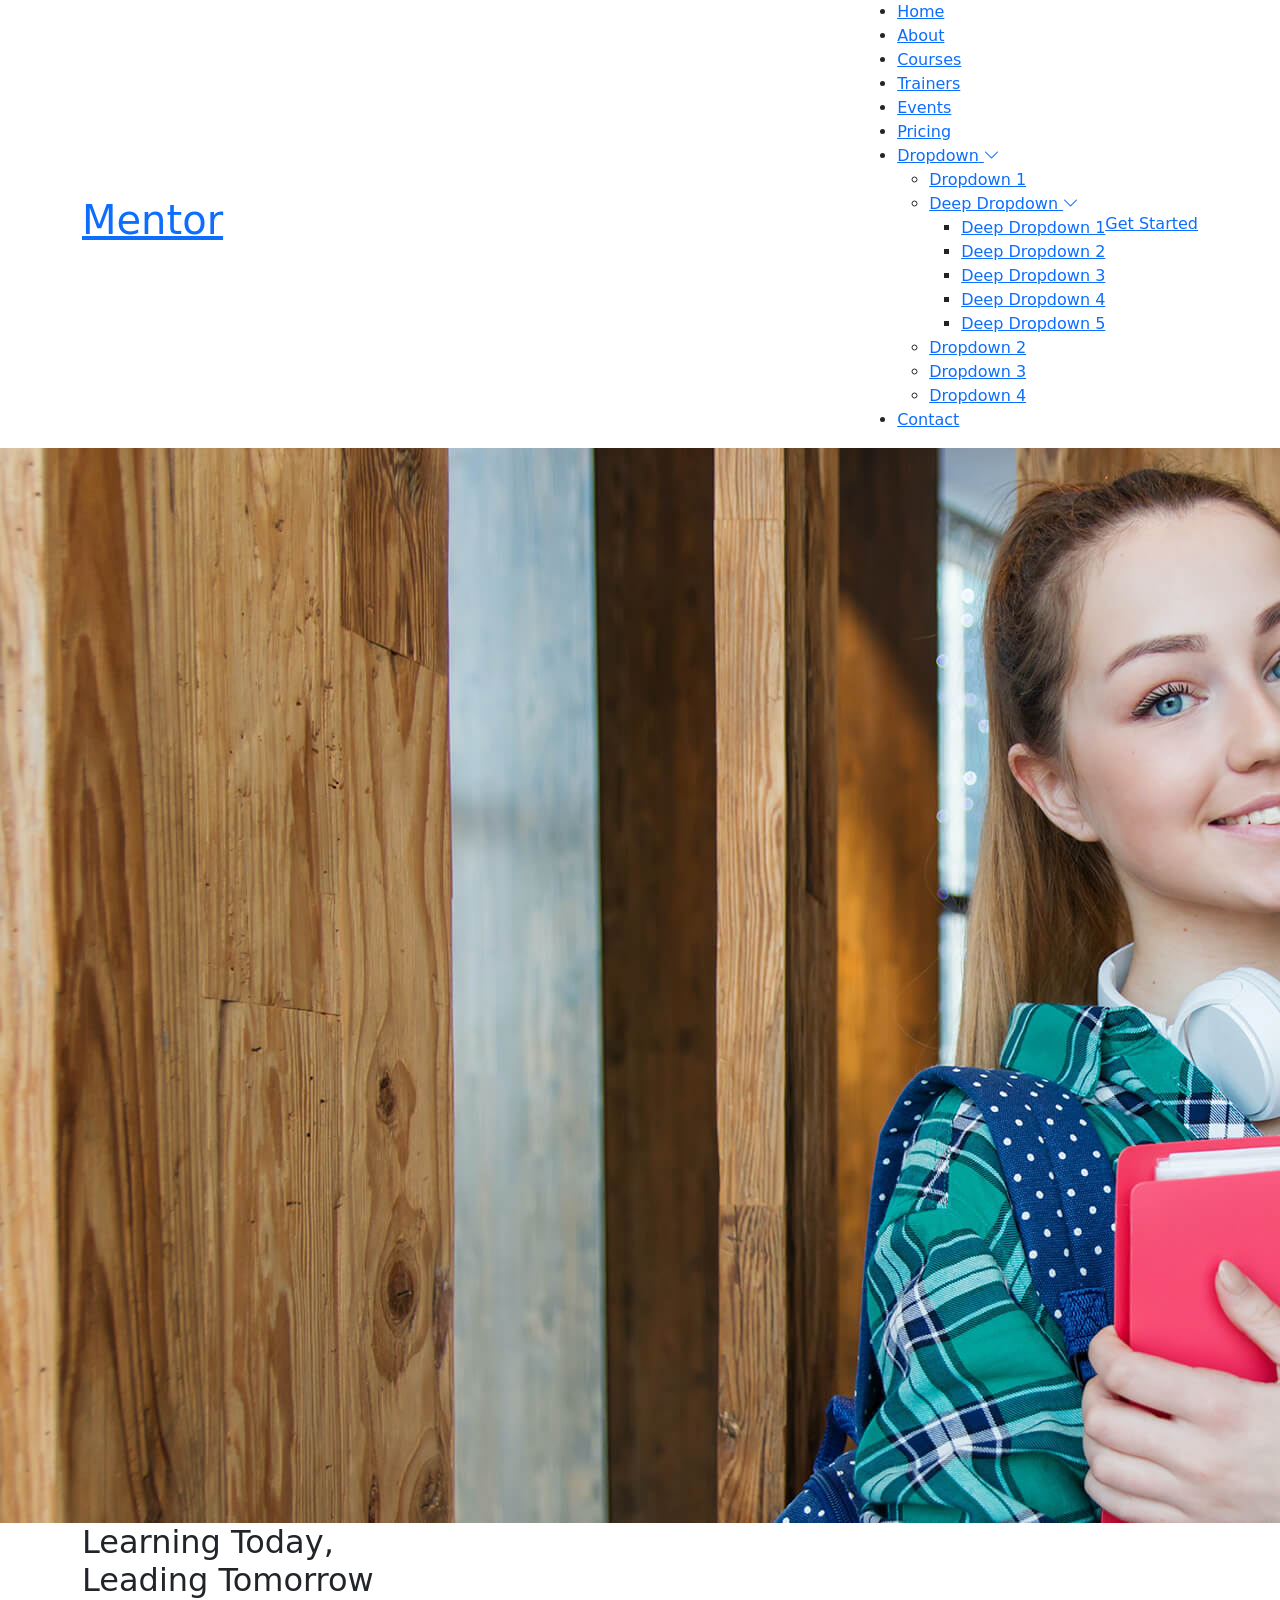
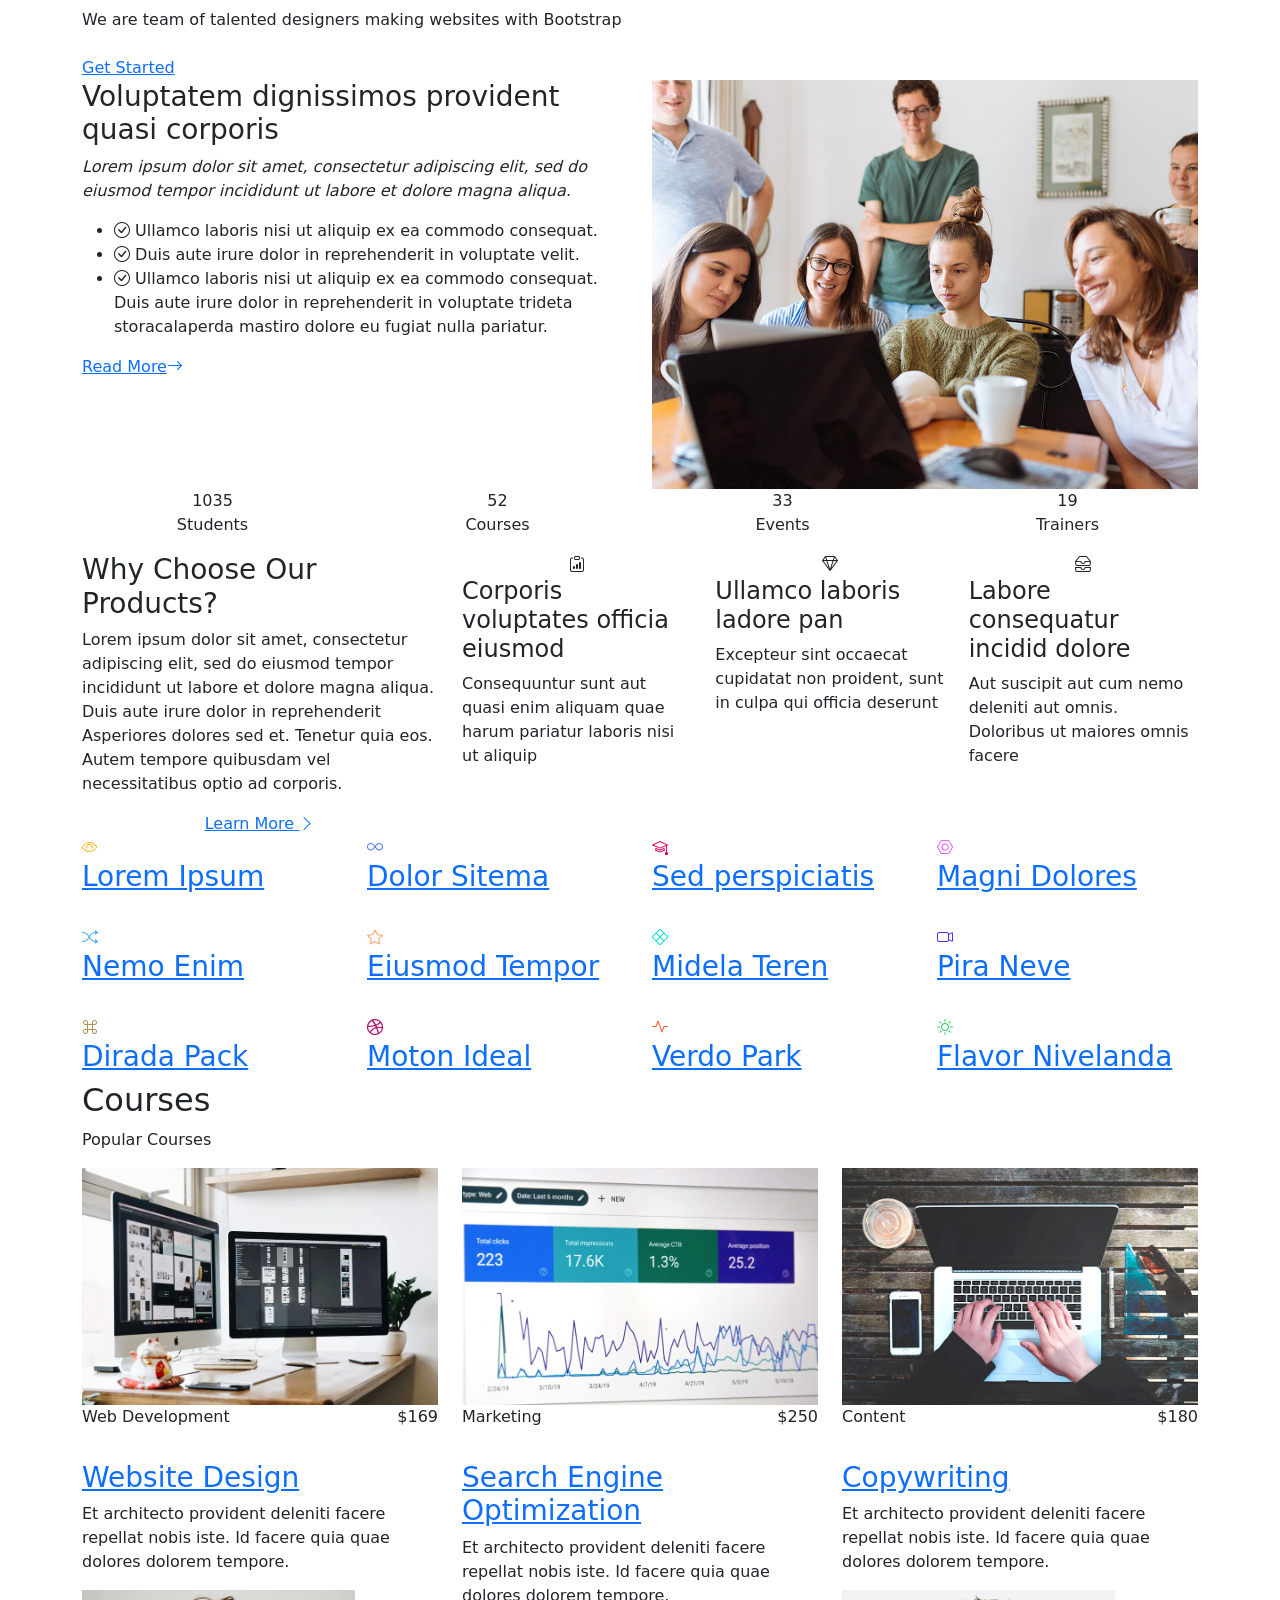
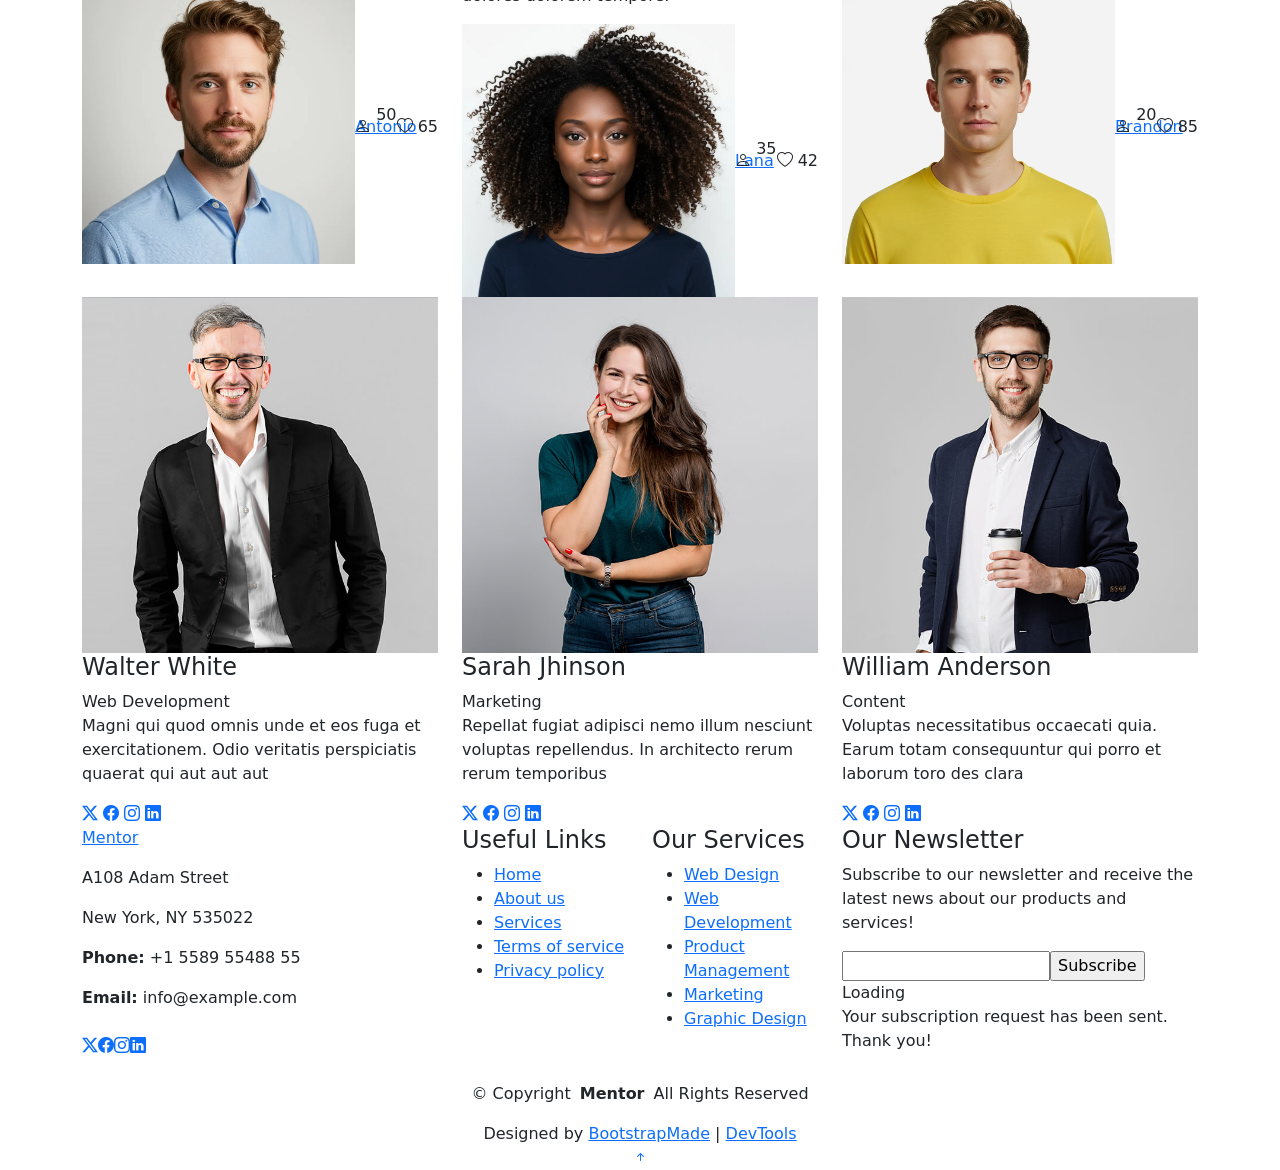
==== index.html @ 552d03ad "push" ====
<!DOCTYPE html>
<html lang="en">

<head>
  <meta charset="utf-8">
  <meta content="width=device-width, initial-scale=1.0" name="viewport">
  <title>Index - Mentor Bootstrap Template</title>
  <meta name="description" content="">
  <meta name="keywords" content="">

  <!-- Favicons -->
  <link href="assets/img/favicon.png" rel="icon">
  <link href="assets/img/apple-touch-icon.png" rel="apple-touch-icon">

  <!-- Fonts -->
  <link href="https://fonts.googleapis.com" rel="preconnect">
  <link href="https://fonts.gstatic.com" rel="preconnect" crossorigin>
  <link href="https://fonts.googleapis.com/css2?family=Open+Sans:ital,wght@0,300;0,400;0,500;0,600;0,700;0,800;1,300;1,400;1,500;1,600;1,700;1,800&family=Poppins:ital,wght@0,100;0,200;0,300;0,400;0,500;0,600;0,700;0,800;0,900;1,100;1,200;1,300;1,400;1,500;1,600;1,700;1,800;1,900&family=Raleway:ital,wght@0,100;0,200;0,300;0,400;0,500;0,600;0,700;0,800;0,900;1,100;1,200;1,300;1,400;1,500;1,600;1,700;1,800;1,900&display=swap" rel="stylesheet">

  <!-- Vendor CSS Files -->
  <link href="assets/vendor/bootstrap/css/bootstrap.min.css" rel="stylesheet">
  <link href="assets/vendor/bootstrap-icons/bootstrap-icons.css" rel="stylesheet">
  <link href="assets/vendor/aos/aos.css" rel="stylesheet">
  <link href="assets/vendor/glightbox/css/glightbox.min.css" rel="stylesheet">
  <link href="assets/vendor/swiper/swiper-bundle.min.css" rel="stylesheet">

  <!-- Main CSS File -->
  <link href="assets/css/main.css" rel="stylesheet">

  <!-- =======================================================
  * Template Name: Mentor
  * Template URL: https://bootstrapmade.com/mentor-free-education-bootstrap-theme/
  * Updated: Jul 07 2025 with Bootstrap v5.3.7
  * Author: BootstrapMade.com
  * License: https://bootstrapmade.com/license/
  ======================================================== -->
</head>

<body class="index-page">

  <header id="header" class="header d-flex align-items-center sticky-top">
    <div class="container-fluid container-xl position-relative d-flex align-items-center">

      <a href="index.html" class="logo d-flex align-items-center me-auto">
        <!-- Uncomment the line below if you also wish to use an image logo -->
        <!-- <img src="assets/img/logo.webp" alt=""> -->
        <h1 class="sitename">Mentor</h1>
      </a>

      <nav id="navmenu" class="navmenu">
        <ul>
          <li><a href="index.html" class="active">Home<br></a></li>
          <li><a href="about.html">About</a></li>
          <li><a href="courses.html">Courses</a></li>
          <li><a href="trainers.html">Trainers</a></li>
          <li><a href="events.html">Events</a></li>
          <li><a href="pricing.html">Pricing</a></li>
          <li class="dropdown"><a href="#"><span>Dropdown</span> <i class="bi bi-chevron-down toggle-dropdown"></i></a>
            <ul>
              <li><a href="#">Dropdown 1</a></li>
              <li class="dropdown"><a href="#"><span>Deep Dropdown</span> <i class="bi bi-chevron-down toggle-dropdown"></i></a>
                <ul>
                  <li><a href="#">Deep Dropdown 1</a></li>
                  <li><a href="#">Deep Dropdown 2</a></li>
                  <li><a href="#">Deep Dropdown 3</a></li>
                  <li><a href="#">Deep Dropdown 4</a></li>
                  <li><a href="#">Deep Dropdown 5</a></li>
                </ul>
              </li>
              <li><a href="#">Dropdown 2</a></li>
              <li><a href="#">Dropdown 3</a></li>
              <li><a href="#">Dropdown 4</a></li>
            </ul>
          </li>
          <li><a href="contact.html">Contact</a></li>
        </ul>
        <i class="mobile-nav-toggle d-xl-none bi bi-list"></i>
      </nav>

      <a class="btn-getstarted" href="courses.html">Get Started</a>

    </div>
  </header>

  <main class="main">

    <!-- Hero Section -->
    <section id="hero" class="hero section dark-background">

      <img src="assets/img/hero-bg.jpg" alt="" data-aos="fade-in">

      <div class="container">
        <h2 data-aos="fade-up" data-aos-delay="100">Learning Today,<br>Leading Tomorrow</h2>
        <p data-aos="fade-up" data-aos-delay="200">We are team of talented designers making websites with Bootstrap</p>
        <div class="d-flex mt-4" data-aos="fade-up" data-aos-delay="300">
          <a href="courses.html" class="btn-get-started">Get Started</a>
        </div>
      </div>

    </section><!-- /Hero Section -->

    <!-- About Section -->
    <section id="about" class="about section">

      <div class="container">

        <div class="row gy-4">

          <div class="col-lg-6 order-1 order-lg-2" data-aos="fade-up" data-aos-delay="100">
            <img src="assets/img/about.jpg" class="img-fluid" alt="">
          </div>

          <div class="col-lg-6 order-2 order-lg-1 content" data-aos="fade-up" data-aos-delay="200">
            <h3>Voluptatem dignissimos provident quasi corporis</h3>
            <p class="fst-italic">
              Lorem ipsum dolor sit amet, consectetur adipiscing elit, sed do eiusmod tempor incididunt ut labore et dolore
              magna aliqua.
            </p>
            <ul>
              <li><i class="bi bi-check-circle"></i> <span>Ullamco laboris nisi ut aliquip ex ea commodo consequat.</span></li>
              <li><i class="bi bi-check-circle"></i> <span>Duis aute irure dolor in reprehenderit in voluptate velit.</span></li>
              <li><i class="bi bi-check-circle"></i> <span>Ullamco laboris nisi ut aliquip ex ea commodo consequat. Duis aute irure dolor in reprehenderit in voluptate trideta storacalaperda mastiro dolore eu fugiat nulla pariatur.</span></li>
            </ul>
            <a href="#" class="read-more"><span>Read More</span><i class="bi bi-arrow-right"></i></a>
          </div>

        </div>

      </div>

    </section><!-- /About Section -->

    <!-- Counts Section -->
    <section id="counts" class="section counts light-background">

      <div class="container" data-aos="fade-up" data-aos-delay="100">

        <div class="row gy-4">

          <div class="col-lg-3 col-md-6">
            <div class="stats-item text-center w-100 h-100">
              <span data-purecounter-start="0" data-purecounter-end="1232" data-purecounter-duration="1" class="purecounter"></span>
              <p>Students</p>
            </div>
          </div><!-- End Stats Item -->

          <div class="col-lg-3 col-md-6">
            <div class="stats-item text-center w-100 h-100">
              <span data-purecounter-start="0" data-purecounter-end="64" data-purecounter-duration="1" class="purecounter"></span>
              <p>Courses</p>
            </div>
          </div><!-- End Stats Item -->

          <div class="col-lg-3 col-md-6">
            <div class="stats-item text-center w-100 h-100">
              <span data-purecounter-start="0" data-purecounter-end="42" data-purecounter-duration="1" class="purecounter"></span>
              <p>Events</p>
            </div>
          </div><!-- End Stats Item -->

          <div class="col-lg-3 col-md-6">
            <div class="stats-item text-center w-100 h-100">
              <span data-purecounter-start="0" data-purecounter-end="24" data-purecounter-duration="1" class="purecounter"></span>
              <p>Trainers</p>
            </div>
          </div><!-- End Stats Item -->

        </div>

      </div>

    </section><!-- /Counts Section -->

    <!-- Why Us Section -->
    <section id="why-us" class="section why-us">

      <div class="container">

        <div class="row gy-4">

          <div class="col-lg-4" data-aos="fade-up" data-aos-delay="100">
            <div class="why-box">
              <h3>Why Choose Our Products?</h3>
              <p>
                Lorem ipsum dolor sit amet, consectetur adipiscing elit, sed do eiusmod tempor incididunt ut labore et dolore magna aliqua. Duis aute irure dolor in reprehenderit
                Asperiores dolores sed et. Tenetur quia eos. Autem tempore quibusdam vel necessitatibus optio ad corporis.
              </p>
              <div class="text-center">
                <a href="#" class="more-btn"><span>Learn More</span> <i class="bi bi-chevron-right"></i></a>
              </div>
            </div>
          </div><!-- End Why Box -->

          <div class="col-lg-8 d-flex align-items-stretch">
            <div class="row gy-4" data-aos="fade-up" data-aos-delay="200">

              <div class="col-xl-4">
                <div class="icon-box d-flex flex-column justify-content-center align-items-center">
                  <i class="bi bi-clipboard-data"></i>
                  <h4>Corporis voluptates officia eiusmod</h4>
                  <p>Consequuntur sunt aut quasi enim aliquam quae harum pariatur laboris nisi ut aliquip</p>
                </div>
              </div><!-- End Icon Box -->

              <div class="col-xl-4" data-aos="fade-up" data-aos-delay="300">
                <div class="icon-box d-flex flex-column justify-content-center align-items-center">
                  <i class="bi bi-gem"></i>
                  <h4>Ullamco laboris ladore pan</h4>
                  <p>Excepteur sint occaecat cupidatat non proident, sunt in culpa qui officia deserunt</p>
                </div>
              </div><!-- End Icon Box -->

              <div class="col-xl-4" data-aos="fade-up" data-aos-delay="400">
                <div class="icon-box d-flex flex-column justify-content-center align-items-center">
                  <i class="bi bi-inboxes"></i>
                  <h4>Labore consequatur incidid dolore</h4>
                  <p>Aut suscipit aut cum nemo deleniti aut omnis. Doloribus ut maiores omnis facere</p>
                </div>
              </div><!-- End Icon Box -->

            </div>
          </div>

        </div>

      </div>

    </section><!-- /Why Us Section -->

    <!-- Features Section -->
    <section id="features" class="features section">

      <div class="container">

        <div class="row gy-4">

          <div class="col-lg-3 col-md-4" data-aos="fade-up" data-aos-delay="100">
            <div class="features-item">
              <i class="bi bi-eye" style="color: #ffbb2c;"></i>
              <h3><a href="" class="stretched-link">Lorem Ipsum</a></h3>
            </div>
          </div><!-- End Feature Item -->

          <div class="col-lg-3 col-md-4" data-aos="fade-up" data-aos-delay="200">
            <div class="features-item">
              <i class="bi bi-infinity" style="color: #5578ff;"></i>
              <h3><a href="" class="stretched-link">Dolor Sitema</a></h3>
            </div>
          </div><!-- End Feature Item -->

          <div class="col-lg-3 col-md-4" data-aos="fade-up" data-aos-delay="300">
            <div class="features-item">
              <i class="bi bi-mortarboard" style="color: #e80368;"></i>
              <h3><a href="" class="stretched-link">Sed perspiciatis</a></h3>
            </div>
          </div><!-- End Feature Item -->

          <div class="col-lg-3 col-md-4" data-aos="fade-up" data-aos-delay="400">
            <div class="features-item">
              <i class="bi bi-nut" style="color: #e361ff;"></i>
              <h3><a href="" class="stretched-link">Magni Dolores</a></h3>
            </div>
          </div><!-- End Feature Item -->

          <div class="col-lg-3 col-md-4" data-aos="fade-up" data-aos-delay="500">
            <div class="features-item">
              <i class="bi bi-shuffle" style="color: #47aeff;"></i>
              <h3><a href="" class="stretched-link">Nemo Enim</a></h3>
            </div>
          </div><!-- End Feature Item -->

          <div class="col-lg-3 col-md-4" data-aos="fade-up" data-aos-delay="600">
            <div class="features-item">
              <i class="bi bi-star" style="color: #ffa76e;"></i>
              <h3><a href="" class="stretched-link">Eiusmod Tempor</a></h3>
            </div>
          </div><!-- End Feature Item -->

          <div class="col-lg-3 col-md-4" data-aos="fade-up" data-aos-delay="700">
            <div class="features-item">
              <i class="bi bi-x-diamond" style="color: #11dbcf;"></i>
              <h3><a href="" class="stretched-link">Midela Teren</a></h3>
            </div>
          </div><!-- End Feature Item -->

          <div class="col-lg-3 col-md-4" data-aos="fade-up" data-aos-delay="800">
            <div class="features-item">
              <i class="bi bi-camera-video" style="color: #4233ff;"></i>
              <h3><a href="" class="stretched-link">Pira Neve</a></h3>
            </div>
          </div><!-- End Feature Item -->

          <div class="col-lg-3 col-md-4" data-aos="fade-up" data-aos-delay="900">
            <div class="features-item">
              <i class="bi bi-command" style="color: #b2904f;"></i>
              <h3><a href="" class="stretched-link">Dirada Pack</a></h3>
            </div>
          </div><!-- End Feature Item -->

          <div class="col-lg-3 col-md-4" data-aos="fade-up" data-aos-delay="1000">
            <div class="features-item">
              <i class="bi bi-dribbble" style="color: #b20969;"></i>
              <h3><a href="" class="stretched-link">Moton Ideal</a></h3>
            </div>
          </div><!-- End Feature Item -->

          <div class="col-lg-3 col-md-4" data-aos="fade-up" data-aos-delay="1100">
            <div class="features-item">
              <i class="bi bi-activity" style="color: #ff5828;"></i>
              <h3><a href="" class="stretched-link">Verdo Park</a></h3>
            </div>
          </div><!-- End Feature Item -->

          <div class="col-lg-3 col-md-4" data-aos="fade-up" data-aos-delay="1200">
            <div class="features-item">
              <i class="bi bi-brightness-high" style="color: #29cc61;"></i>
              <h3><a href="" class="stretched-link">Flavor Nivelanda</a></h3>
            </div>
          </div><!-- End Feature Item -->

        </div>

      </div>

    </section><!-- /Features Section -->

    <!-- Courses Section -->
    <section id="courses" class="courses section">

      <!-- Section Title -->
      <div class="container section-title" data-aos="fade-up">
        <h2>Courses</h2>
        <p>Popular Courses</p>
      </div><!-- End Section Title -->

      <div class="container">

        <div class="row">

          <div class="col-lg-4 col-md-6 d-flex align-items-stretch" data-aos="zoom-in" data-aos-delay="100">
            <div class="course-item">
              <img src="assets/img/course/course-1.webp" class="img-fluid" alt="...">
              <div class="course-content">
                <div class="d-flex justify-content-between align-items-center mb-3">
                  <p class="category">Web Development</p>
                  <p class="price">$169</p>
                </div>

                <h3><a href="course-details.html">Website Design</a></h3>
                <p class="description">Et architecto provident deleniti facere repellat nobis iste. Id facere quia quae dolores dolorem tempore.</p>
                <div class="trainer d-flex justify-content-between align-items-center">
                  <div class="trainer-profile d-flex align-items-center">
                    <img src="assets/img/person/person-m-7.webp" class="img-fluid" alt="">
                    <a href="" class="trainer-link">Antonio</a>
                  </div>
                  <div class="trainer-rank d-flex align-items-center">
                    <i class="bi bi-person user-icon"></i>&nbsp;50
                    &nbsp;&nbsp;
                    <i class="bi bi-heart heart-icon"></i>&nbsp;65
                  </div>
                </div>
              </div>
            </div>
          </div> <!-- End Course Item-->

          <div class="col-lg-4 col-md-6 d-flex align-items-stretch mt-4 mt-md-0" data-aos="zoom-in" data-aos-delay="200">
            <div class="course-item">
              <img src="assets/img/course/course-2.webp" class="img-fluid" alt="...">
              <div class="course-content">
                <div class="d-flex justify-content-between align-items-center mb-3">
                  <p class="category">Marketing</p>
                  <p class="price">$250</p>
                </div>

                <h3><a href="course-details.html">Search Engine Optimization</a></h3>
                <p class="description">Et architecto provident deleniti facere repellat nobis iste. Id facere quia quae dolores dolorem tempore.</p>
                <div class="trainer d-flex justify-content-between align-items-center">
                  <div class="trainer-profile d-flex align-items-center">
                    <img src="assets/img/person/person-f-14.webp" class="img-fluid" alt="">
                    <a href="" class="trainer-link">Lana</a>
                  </div>
                  <div class="trainer-rank d-flex align-items-center">
                    <i class="bi bi-person user-icon"></i>&nbsp;35
                    &nbsp;&nbsp;
                    <i class="bi bi-heart heart-icon"></i>&nbsp;42
                  </div>
                </div>
              </div>
            </div>
          </div> <!-- End Course Item-->

          <div class="col-lg-4 col-md-6 d-flex align-items-stretch mt-4 mt-lg-0" data-aos="zoom-in" data-aos-delay="300">
            <div class="course-item">
              <img src="assets/img/course/course-3.webp" class="img-fluid" alt="...">
              <div class="course-content">
                <div class="d-flex justify-content-between align-items-center mb-3">
                  <p class="category">Content</p>
                  <p class="price">$180</p>
                </div>

                <h3><a href="course-details.html">Copywriting</a></h3>
                <p class="description">Et architecto provident deleniti facere repellat nobis iste. Id facere quia quae dolores dolorem tempore.</p>
                <div class="trainer d-flex justify-content-between align-items-center">
                  <div class="trainer-profile d-flex align-items-center">
                    <img src="assets/img/person/person-m-12.webp" class="img-fluid" alt="">
                    <a href="" class="trainer-link">Brandon</a>
                  </div>
                  <div class="trainer-rank d-flex align-items-center">
                    <i class="bi bi-person user-icon"></i>&nbsp;20
                    &nbsp;&nbsp;
                    <i class="bi bi-heart heart-icon"></i>&nbsp;85
                  </div>
                </div>
              </div>
            </div>
          </div> <!-- End Course Item-->

        </div>

      </div>

    </section><!-- /Courses Section -->

    <!-- Trainers Index Section -->
    <section id="trainers-index" class="section trainers-index">

      <div class="container">

        <div class="row">

          <div class="col-lg-4 col-md-6 d-flex" data-aos="fade-up" data-aos-delay="100">
            <div class="member">
              <img src="assets/img/trainers/trainer-1.jpg" class="img-fluid" alt="">
              <div class="member-content">
                <h4>Walter White</h4>
                <span>Web Development</span>
                <p>
                  Magni qui quod omnis unde et eos fuga et exercitationem. Odio veritatis perspiciatis quaerat qui aut aut aut
                </p>
                <div class="social">
                  <a href=""><i class="bi bi-twitter-x"></i></a>
                  <a href=""><i class="bi bi-facebook"></i></a>
                  <a href=""><i class="bi bi-instagram"></i></a>
                  <a href=""><i class="bi bi-linkedin"></i></a>
                </div>
              </div>
            </div>
          </div><!-- End Team Member -->

          <div class="col-lg-4 col-md-6 d-flex" data-aos="fade-up" data-aos-delay="200">
            <div class="member">
              <img src="assets/img/trainers/trainer-2.jpg" class="img-fluid" alt="">
              <div class="member-content">
                <h4>Sarah Jhinson</h4>
                <span>Marketing</span>
                <p>
                  Repellat fugiat adipisci nemo illum nesciunt voluptas repellendus. In architecto rerum rerum temporibus
                </p>
                <div class="social">
                  <a href=""><i class="bi bi-twitter-x"></i></a>
                  <a href=""><i class="bi bi-facebook"></i></a>
                  <a href=""><i class="bi bi-instagram"></i></a>
                  <a href=""><i class="bi bi-linkedin"></i></a>
                </div>
              </div>
            </div>
          </div><!-- End Team Member -->

          <div class="col-lg-4 col-md-6 d-flex" data-aos="fade-up" data-aos-delay="300">
            <div class="member">
              <img src="assets/img/trainers/trainer-3.jpg" class="img-fluid" alt="">
              <div class="member-content">
                <h4>William Anderson</h4>
                <span>Content</span>
                <p>
                  Voluptas necessitatibus occaecati quia. Earum totam consequuntur qui porro et laborum toro des clara
                </p>
                <div class="social">
                  <a href=""><i class="bi bi-twitter-x"></i></a>
                  <a href=""><i class="bi bi-facebook"></i></a>
                  <a href=""><i class="bi bi-instagram"></i></a>
                  <a href=""><i class="bi bi-linkedin"></i></a>
                </div>
              </div>
            </div>
          </div><!-- End Team Member -->

        </div>

      </div>

    </section><!-- /Trainers Index Section -->

  </main>

  <footer id="footer" class="footer position-relative light-background">

    <div class="container footer-top">
      <div class="row gy-4">
        <div class="col-lg-4 col-md-6 footer-about">
          <a href="index.html" class="logo d-flex align-items-center">
            <span class="sitename">Mentor</span>
          </a>
          <div class="footer-contact pt-3">
            <p>A108 Adam Street</p>
            <p>New York, NY 535022</p>
            <p class="mt-3"><strong>Phone:</strong> <span>+1 5589 55488 55</span></p>
            <p><strong>Email:</strong> <span>info@example.com</span></p>
          </div>
          <div class="social-links d-flex mt-4">
            <a href=""><i class="bi bi-twitter-x"></i></a>
            <a href=""><i class="bi bi-facebook"></i></a>
            <a href=""><i class="bi bi-instagram"></i></a>
            <a href=""><i class="bi bi-linkedin"></i></a>
          </div>
        </div>

        <div class="col-lg-2 col-md-3 footer-links">
          <h4>Useful Links</h4>
          <ul>
            <li><a href="#">Home</a></li>
            <li><a href="#">About us</a></li>
            <li><a href="#">Services</a></li>
            <li><a href="#">Terms of service</a></li>
            <li><a href="#">Privacy policy</a></li>
          </ul>
        </div>

        <div class="col-lg-2 col-md-3 footer-links">
          <h4>Our Services</h4>
          <ul>
            <li><a href="#">Web Design</a></li>
            <li><a href="#">Web Development</a></li>
            <li><a href="#">Product Management</a></li>
            <li><a href="#">Marketing</a></li>
            <li><a href="#">Graphic Design</a></li>
          </ul>
        </div>

        <div class="col-lg-4 col-md-12 footer-newsletter">
          <h4>Our Newsletter</h4>
          <p>Subscribe to our newsletter and receive the latest news about our products and services!</p>
          <form action="#" method="post" class="email-form">
            <div class="newsletter-form"><input type="email" name="email"><input type="submit" value="Subscribe"></div>
            <div class="loading">Loading</div>
            <div class="error-message"></div>
            <div class="sent-message">Your subscription request has been sent. Thank you!</div>
          </form>
        </div>

      </div>
    </div>

    <div class="container copyright text-center mt-4">
      <p>© <span>Copyright</span> <strong class="px-1 sitename">Mentor</strong> <span>All Rights Reserved</span></p>
      <div class="credits">
        <!-- All the links in the footer should remain intact. -->
        <!-- You can delete the links only if you've purchased the pro version. -->
        <!-- Licensing information: https://bootstrapmade.com/license/ -->
        Designed by <a href="https://bootstrapmade.com/">BootstrapMade</a> | <a href="https://bootstrapmade.com/tools/">DevTools</a>
      </div>
    </div>

  </footer>

  <!-- Scroll Top -->
  <a href="#" id="scroll-top" class="scroll-top d-flex align-items-center justify-content-center"><i class="bi bi-arrow-up-short"></i></a>

  <!-- Preloader -->
  <div id="preloader"></div>

  <!-- Vendor JS Files -->
  <script src="assets/vendor/bootstrap/js/bootstrap.bundle.min.js"></script>
  <script src="assets/vendor/aos/aos.js"></script>
  <script src="assets/vendor/glightbox/js/glightbox.min.js"></script>
  <script src="assets/vendor/purecounter/purecounter_vanilla.js"></script>
  <script src="assets/vendor/swiper/swiper-bundle.min.js"></script>

  <!-- Main JS File -->
  <script src="assets/js/main.js"></script>

</body>

</html>
---- assets/css/main.css ----
/**
* Template Name: Mentor
* Template URL: https://bootstrapmade.com/mentor-free-education-bootstrap-theme/
* Updated: Jul 07 2025 with Bootstrap v5.3.7
* Author: BootstrapMade.com
* License: https://bootstrapmade.com/license/
*/

/*--------------------------------------------------------------
# Font & Color Variables
# Help: https://bootstrapmade.com/color-system/
--------------------------------------------------------------*/
/* Fonts */
:root {
  --default-font: "Open Sans",  system-ui, -apple-system, "Segoe UI", Roboto, "Helvetica Neue", Arial, "Noto Sans", "Liberation Sans", sans-serif, "Apple Color Emoji", "Segoe UI Emoji", "Segoe UI Symbol", "Noto Color Emoji";
  --heading-font: "Raleway",  sans-serif;
  --nav-font: "Poppins",  sans-serif;
}

/* Global Colors - The following color variables are used throughout the website. Updating them here will change the color scheme of the entire website */
:root { 
  --background-color: #ffffff; /* Background color for the entire website, including individual sections */
  --default-color: #444444; /* Default color used for the majority of the text content across the entire website */
  --heading-color: #37423b; /* Color for headings, subheadings and title throughout the website */
  --accent-color: #5fcf80; /* Accent color that represents your brand on the website. It's used for buttons, links, and other elements that need to stand out */
  --surface-color: #ffffff; /* The surface color is used as a background of boxed elements within sections, such as cards, icon boxes, or other elements that require a visual separation from the global background. */
  --contrast-color: #ffffff; /* Contrast color for text, ensuring readability against backgrounds of accent, heading, or default colors. */
}

/* Nav Menu Colors - The following color variables are used specifically for the navigation menu. They are separate from the global colors to allow for more customization options */
:root {
  --nav-color: #272828;  /* The default color of the main navmenu links */
  --nav-hover-color: #5fcf80; /* Applied to main navmenu links when they are hovered over or active */
  --nav-mobile-background-color: #ffffff; /* Used as the background color for mobile navigation menu */
  --nav-dropdown-background-color: #ffffff; /* Used as the background color for dropdown items that appear when hovering over primary navigation items */
  --nav-dropdown-color: #272828; /* Used for navigation links of the dropdown items in the navigation menu. */
  --nav-dropdown-hover-color: #5fcf80; /* Similar to --nav-hover-color, this color is applied to dropdown navigation links when they are hovered over. */
}

/* Color Presets - These classes override global colors when applied to any section or element, providing reuse of the sam color scheme. */

.light-background {
  --background-color: #f9f9f9;
  --surface-color: #ffffff;
}

.dark-background {
  --background-color: #060606;
  --default-color: #ffffff;
  --heading-color: #ffffff;
  --surface-color: #252525;
  --contrast-color: #ffffff;
}

/* Smooth scroll */
:root {
  scroll-behavior: smooth;
}

/*--------------------------------------------------------------
# General Styling & Shared Classes
--------------------------------------------------------------*/
body {
  color: var(--default-color);
  background-color: var(--background-color);
  font-family: var(--default-font);
}

a {
  color: var(--accent-color);
  text-decoration: none;
  transition: 0.3s;
}

a:hover {
  color: color-mix(in srgb, var(--accent-color), transparent 25%);
  text-decoration: none;
}

h1,
h2,
h3,
h4,
h5,
h6 {
  color: var(--heading-color);
  font-family: var(--heading-font);
}

/* Email Form Messages
------------------------------*/
.email-form .error-message {
  display: none;
  background: #df1529;
  color: #ffffff;
  text-align: left;
  padding: 15px;
  margin-bottom: 24px;
  font-weight: 600;
}

.email-form .sent-message {
  display: none;
  color: #ffffff;
  background: #059652;
  text-align: center;
  padding: 15px;
  margin-bottom: 24px;
  font-weight: 600;
}

.email-form .loading {
  display: none;
  background: var(--surface-color);
  text-align: center;
  padding: 15px;
  margin-bottom: 24px;
}

.email-form .loading:before {
  content: "";
  display: inline-block;
  border-radius: 50%;
  width: 24px;
  height: 24px;
  margin: 0 10px -6px 0;
  border: 3px solid var(--accent-color);
  border-top-color: var(--surface-color);
  animation: email-form-loading 1s linear infinite;
}

@keyframes email-form-loading {
  0% {
    transform: rotate(0deg);
  }

  100% {
    transform: rotate(360deg);
  }
}

/* Pulsating Play Button
------------------------------*/
.pulsating-play-btn {
  width: 94px;
  height: 94px;
  background: radial-gradient(var(--accent-color) 50%, color-mix(in srgb, var(--accent-color), transparent 75%) 52%);
  border-radius: 50%;
  display: block;
  position: relative;
  overflow: hidden;
}

.pulsating-play-btn:before {
  content: "";
  position: absolute;
  width: 120px;
  height: 120px;
  animation-delay: 0s;
  animation: pulsate-play-btn 2s;
  animation-direction: forwards;
  animation-iteration-count: infinite;
  animation-timing-function: steps;
  opacity: 1;
  border-radius: 50%;
  border: 5px solid color-mix(in srgb, var(--accent-color), transparent 30%);
  top: -15%;
  left: -15%;
  background: rgba(198, 16, 0, 0);
}

.pulsating-play-btn:after {
  content: "";
  position: absolute;
  left: 50%;
  top: 50%;
  transform: translateX(-40%) translateY(-50%);
  width: 0;
  height: 0;
  border-top: 10px solid transparent;
  border-bottom: 10px solid transparent;
  border-left: 15px solid #fff;
  z-index: 100;
  transition: all 400ms cubic-bezier(0.55, 0.055, 0.675, 0.19);
}

.pulsating-play-btn:hover:before {
  content: "";
  position: absolute;
  left: 50%;
  top: 50%;
  transform: translateX(-40%) translateY(-50%);
  width: 0;
  height: 0;
  border: none;
  border-top: 10px solid transparent;
  border-bottom: 10px solid transparent;
  border-left: 15px solid #fff;
  z-index: 200;
  animation: none;
  border-radius: 0;
}

.pulsating-play-btn:hover:after {
  border-left: 15px solid var(--accent-color);
  transform: scale(20);
}

@keyframes pulsate-play-btn {
  0% {
    transform: scale(0.6, 0.6);
    opacity: 1;
  }

  100% {
    transform: scale(1, 1);
    opacity: 0;
  }
}

/*--------------------------------------------------------------
# Global Header
--------------------------------------------------------------*/
.header {
  color: var(--default-color);
  background-color: var(--background-color);
  padding: 15px 0;
  transition: all 0.5s;
  z-index: 997;
}

.header .logo {
  line-height: 1;
}

.header .logo img {
  max-height: 36px;
  margin-right: 8px;
}

.header .logo h1 {
  font-weight: 700;
  font-size: 30px;
  margin: 0;
  letter-spacing: 1px;
  text-transform: uppercase;
  color: var(--accent-color);
}

.header .btn-getstarted,
.header .btn-getstarted:focus {
  color: var(--contrast-color);
  background: var(--accent-color);
  font-size: 14px;
  padding: 8px 25px;
  margin: 0 0 0 30px;
  border-radius: 50px;
  transition: 0.3s;
}

.header .btn-getstarted:hover,
.header .btn-getstarted:focus:hover {
  color: var(--contrast-color);
  background: color-mix(in srgb, var(--accent-color), transparent 15%);
}

@media (max-width: 1200px) {
  .header .logo {
    order: 1;
  }

  .header .btn-getstarted {
    order: 2;
    margin: 0 15px 0 0;
    padding: 6px 15px;
  }

  .header .navmenu {
    order: 3;
  }
}

.scrolled .header {
  box-shadow: 0px 0 18px rgba(0, 0, 0, 0.1);
}

/*--------------------------------------------------------------
# Navigation Menu
--------------------------------------------------------------*/
/* Navmenu - Desktop */
@media (min-width: 1200px) {
  .navmenu {
    padding: 0;
  }

  .navmenu ul {
    margin: 0;
    padding: 0;
    display: flex;
    list-style: none;
    align-items: center;
  }

  .navmenu li {
    position: relative;
  }

  .navmenu a,
  .navmenu a:focus {
    color: var(--nav-color);
    padding: 18px 15px;
    font-size: 16px;
    font-family: var(--nav-font);
    font-weight: 400;
    display: flex;
    align-items: center;
    justify-content: space-between;
    white-space: nowrap;
    transition: 0.3s;
  }

  .navmenu a i,
  .navmenu a:focus i {
    font-size: 12px;
    line-height: 0;
    margin-left: 5px;
    transition: 0.3s;
  }

  .navmenu li:last-child a {
    padding-right: 0;
  }

  .navmenu li:hover>a,
  .navmenu .active,
  .navmenu .active:focus {
    color: var(--nav-hover-color);
  }

  .navmenu .dropdown ul {
    margin: 0;
    padding: 10px 0;
    background: var(--nav-dropdown-background-color);
    display: block;
    position: absolute;
    visibility: hidden;
    left: 14px;
    top: 130%;
    opacity: 0;
    transition: 0.3s;
    border-radius: 4px;
    z-index: 99;
    box-shadow: 0px 0px 30px rgba(0, 0, 0, 0.1);
  }

  .navmenu .dropdown ul li {
    min-width: 200px;
  }

  .navmenu .dropdown ul a {
    padding: 10px 20px;
    font-size: 15px;
    text-transform: none;
    color: var(--nav-dropdown-color);
  }

  .navmenu .dropdown ul a i {
    font-size: 12px;
  }

  .navmenu .dropdown ul a:hover,
  .navmenu .dropdown ul .active:hover,
  .navmenu .dropdown ul li:hover>a {
    color: var(--nav-dropdown-hover-color);
  }

  .navmenu .dropdown:hover>ul {
    opacity: 1;
    top: 100%;
    visibility: visible;
  }

  .navmenu .dropdown .dropdown ul {
    top: 0;
    left: -90%;
    visibility: hidden;
  }

  .navmenu .dropdown .dropdown:hover>ul {
    opacity: 1;
    top: 0;
    left: -100%;
    visibility: visible;
  }
}

/* Navmenu - Mobile */
@media (max-width: 1199px) {
  .mobile-nav-toggle {
    color: var(--nav-color);
    font-size: 28px;
    line-height: 0;
    margin-right: 10px;
    cursor: pointer;
    transition: color 0.3s;
  }

  .navmenu {
    padding: 0;
    z-index: 9997;
  }

  .navmenu ul {
    display: none;
    list-style: none;
    position: absolute;
    inset: 60px 20px 20px 20px;
    padding: 10px 0;
    margin: 0;
    border-radius: 6px;
    background-color: var(--nav-mobile-background-color);
    border: 1px solid color-mix(in srgb, var(--default-color), transparent 90%);
    box-shadow: none;
    overflow-y: auto;
    transition: 0.3s;
    z-index: 9998;
  }

  .navmenu a,
  .navmenu a:focus {
    color: var(--nav-dropdown-color);
    padding: 10px 20px;
    font-family: var(--nav-font);
    font-size: 17px;
    font-weight: 500;
    display: flex;
    align-items: center;
    justify-content: space-between;
    white-space: nowrap;
    transition: 0.3s;
  }

  .navmenu a i,
  .navmenu a:focus i {
    font-size: 12px;
    line-height: 0;
    margin-left: 5px;
    width: 30px;
    height: 30px;
    display: flex;
    align-items: center;
    justify-content: center;
    border-radius: 50%;
    transition: 0.3s;
    background-color: color-mix(in srgb, var(--accent-color), transparent 90%);
  }

  .navmenu a i:hover,
  .navmenu a:focus i:hover {
    background-color: var(--accent-color);
    color: var(--contrast-color);
  }

  .navmenu a:hover,
  .navmenu .active,
  .navmenu .active:focus {
    color: var(--nav-dropdown-hover-color);
  }

  .navmenu .active i,
  .navmenu .active:focus i {
    background-color: var(--accent-color);
    color: var(--contrast-color);
    transform: rotate(180deg);
  }

  .navmenu .dropdown ul {
    position: static;
    display: none;
    z-index: 99;
    padding: 10px 0;
    margin: 10px 20px;
    background-color: var(--nav-dropdown-background-color);
    transition: all 0.5s ease-in-out;
  }

  .navmenu .dropdown ul ul {
    background-color: rgba(33, 37, 41, 0.1);
  }

  .navmenu .dropdown>.dropdown-active {
    display: block;
    background-color: rgba(33, 37, 41, 0.03);
  }

  .mobile-nav-active {
    overflow: hidden;
  }

  .mobile-nav-active .mobile-nav-toggle {
    color: #fff;
    position: absolute;
    font-size: 32px;
    top: 15px;
    right: 15px;
    margin-right: 0;
    z-index: 9999;
  }

  .mobile-nav-active .navmenu {
    position: fixed;
    overflow: hidden;
    inset: 0;
    background: rgba(33, 37, 41, 0.8);
    transition: 0.3s;
  }

  .mobile-nav-active .navmenu>ul {
    display: block;
  }
}

/*--------------------------------------------------------------
# Global Footer
--------------------------------------------------------------*/
.footer {
  color: var(--default-color);
  background-color: var(--background-color);
  font-size: 14px;
  padding-bottom: 50px;
  position: relative;
}

.footer .footer-top {
  padding-top: 50px;
}

.footer .footer-about .logo {
  margin-bottom: 0;
}

.footer .footer-about .logo img {
  max-height: 40px;
  margin-right: 6px;
}

.footer .footer-about .logo span {
  font-size: 26px;
  font-weight: 700;
  letter-spacing: 1px;
  font-family: var(--heading-font);
  color: var(--heading-color);
}

.footer .footer-about p {
  font-size: 14px;
  font-family: var(--heading-font);
}

.footer .social-links a {
  display: flex;
  align-items: center;
  justify-content: center;
  width: 40px;
  height: 40px;
  border-radius: 50%;
  border: 1px solid color-mix(in srgb, var(--default-color), transparent 50%);
  font-size: 16px;
  color: color-mix(in srgb, var(--default-color), transparent 30%);
  margin-right: 10px;
  transition: 0.3s;
}

.footer .social-links a:hover {
  color: var(--accent-color);
  border-color: var(--accent-color);
}

.footer h4 {
  font-size: 16px;
  font-weight: bold;
  position: relative;
  padding-bottom: 12px;
}

.footer .footer-links {
  margin-bottom: 30px;
}

.footer .footer-links ul {
  list-style: none;
  padding: 0;
  margin: 0;
}

.footer .footer-links ul i {
  padding-right: 2px;
  font-size: 12px;
  line-height: 0;
}

.footer .footer-links ul li {
  padding: 10px 0;
  display: flex;
  align-items: center;
}

.footer .footer-links ul li:first-child {
  padding-top: 0;
}

.footer .footer-links ul a {
  color: color-mix(in srgb, var(--default-color), transparent 30%);
  display: inline-block;
  line-height: 1;
}

.footer .footer-links ul a:hover {
  color: var(--accent-color);
}

.footer .footer-contact p {
  margin-bottom: 5px;
}

.footer .footer-newsletter .newsletter-form {
  margin-top: 30px;
  margin-bottom: 15px;
  padding: 6px 8px;
  position: relative;
  border-radius: 50px;
  border: 1px solid color-mix(in srgb, var(--default-color), transparent 80%);
  display: flex;
  background-color: var(--surface-color);
  transition: 0.3s;
}

.footer .footer-newsletter .newsletter-form:focus-within {
  border-color: var(--accent-color);
}

.footer .footer-newsletter .newsletter-form input[type=email] {
  border: 0;
  padding: 4px 8px;
  width: 100%;
  background-color: var(--surface-color);
  color: var(--default-color);
}

.footer .footer-newsletter .newsletter-form input[type=email]:focus-visible {
  outline: none;
}

.footer .footer-newsletter .newsletter-form input[type=submit] {
  border: 0;
  font-size: 16px;
  padding: 0 20px 2px 20px;
  margin: -7px -8px -7px 0;
  background: var(--accent-color);
  color: var(--contrast-color);
  transition: 0.3s;
  border-radius: 50px;
}

.footer .footer-newsletter .newsletter-form input[type=submit]:hover {
  background: color-mix(in srgb, var(--accent-color), transparent 20%);
}

.footer .copyright {
  padding-top: 25px;
  padding-bottom: 25px;
  background-color: color-mix(in srgb, var(--default-color), transparent 95%);
}

.footer .copyright p {
  margin-bottom: 0;
}

.footer .credits {
  margin-top: 6px;
  font-size: 13px;
}

/*--------------------------------------------------------------
# Preloader
--------------------------------------------------------------*/
#preloader {
  position: fixed;
  inset: 0;
  z-index: 999999;
  overflow: hidden;
  background: var(--background-color);
  transition: all 0.6s ease-out;
}

#preloader:before {
  content: "";
  position: fixed;
  top: calc(50% - 30px);
  left: calc(50% - 30px);
  border: 6px solid #ffffff;
  border-color: var(--accent-color) transparent var(--accent-color) transparent;
  border-radius: 50%;
  width: 60px;
  height: 60px;
  animation: animate-preloader 1.5s linear infinite;
}

@keyframes animate-preloader {
  0% {
    transform: rotate(0deg);
  }

  100% {
    transform: rotate(360deg);
  }
}

/*--------------------------------------------------------------
# Scroll Top Button
--------------------------------------------------------------*/
.scroll-top {
  position: fixed;
  visibility: hidden;
  opacity: 0;
  right: 15px;
  bottom: -15px;
  z-index: 99999;
  background-color: var(--accent-color);
  width: 44px;
  height: 44px;
  border-radius: 50px;
  transition: all 0.4s;
}

.scroll-top i {
  font-size: 24px;
  color: var(--contrast-color);
  line-height: 0;
}

.scroll-top:hover {
  background-color: color-mix(in srgb, var(--accent-color), transparent 20%);
  color: var(--contrast-color);
}

.scroll-top.active {
  visibility: visible;
  opacity: 1;
  bottom: 15px;
}

/*--------------------------------------------------------------
# Disable aos animation delay on mobile devices
--------------------------------------------------------------*/
@media screen and (max-width: 768px) {
  [data-aos-delay] {
    transition-delay: 0 !important;
  }
}

/*--------------------------------------------------------------
# Global Page Titles & Breadcrumbs
--------------------------------------------------------------*/
.page-title {
  --default-color: var(--contrast-color);
  --background-color: var(--accent-color);
  --heading-color: var(--contrast-color);
  color: var(--default-color);
  background-color: var(--background-color);
  position: relative;
}

.page-title .heading {
  padding: 80px 0;
  border-top: 1px solid color-mix(in srgb, var(--default-color), transparent 90%);
}

.page-title .heading h1 {
  font-size: 38px;
  font-weight: 700;
}

.page-title nav {
  background-color: color-mix(in srgb, var(--accent-color) 90%, black 5%);
  padding: 20px 0;
}

.page-title nav a {
  color: var(--default-color);
}

.page-title nav ol {
  display: flex;
  flex-wrap: wrap;
  list-style: none;
  margin: 0;
  font-size: 16px;
  font-weight: 600;
}

.page-title nav ol li+li {
  padding-left: 10px;
}

.page-title nav ol li+li::before {
  content: "/";
  display: inline-block;
  padding-right: 10px;
  color: color-mix(in srgb, var(--default-color), transparent 70%);
}

/*--------------------------------------------------------------
# Global Sections
--------------------------------------------------------------*/
section,
.section {
  color: var(--default-color);
  background-color: var(--background-color);
  padding: 60px 0;
  scroll-margin-top: 900px;
  overflow: clip;
}

@media (max-width: 1199px) {

  section,
  .section {
    scroll-margin-top: 66px;
  }
}

/*--------------------------------------------------------------
# Global Section Titles
--------------------------------------------------------------*/
.section-title {
  padding-bottom: 60px;
  position: relative;
}

.section-title h2 {
  font-size: 14px;
  font-weight: 500;
  padding: 0;
  line-height: 1px;
  margin: 0;
  letter-spacing: 1.5px;
  text-transform: uppercase;
  color: color-mix(in srgb, var(--default-color), transparent 50%);
  position: relative;
}

.section-title h2::after {
  content: "";
  width: 120px;
  height: 1px;
  display: inline-block;
  background: var(--accent-color);
  margin: 4px 10px;
}

.section-title p {
  color: var(--heading-color);
  margin: 0;
  font-size: 36px;
  font-weight: 700;
  font-family: var(--nav-font);
  text-transform: uppercase;
}

/*--------------------------------------------------------------
# Hero Section
--------------------------------------------------------------*/
.hero {
  width: 100%;
  min-height: 80vh;
  position: relative;
  padding: 80px 0;
  display: flex;
  align-items: center;
  justify-content: center;
  color: var(--default-color);
}

.hero img {
  position: absolute;
  inset: 0;
  display: block;
  width: 100%;
  height: 100%;
  object-fit: cover;
  z-index: 1;
}

.hero:before {
  content: "";
  background: color-mix(in srgb, var(--background-color), transparent 60%);
  position: absolute;
  inset: 0;
  z-index: 2;
}

.hero .container {
  position: relative;
  z-index: 3;
}

.hero h2 {
  margin: 0;
  font-size: 48px;
  font-weight: 700;
}

.hero p {
  color: color-mix(in srgb, var(--default-color), transparent 20%);
  margin: 10px 0 0 0;
  font-size: 24px;
}

.hero .btn-get-started {
  font-weight: 500;
  font-size: 15px;
  letter-spacing: 1px;
  display: inline-block;
  padding: 8px 35px 10px 35px;
  border-radius: 50px;
  transition: 0.4s;
  margin-top: 30px;
  border: 2px solid var(--default-color);
  color: var(--default-color);
}

.hero .btn-get-started:hover {
  background: var(--accent-color);
  border: 2px solid var(--accent-color);
}

@media (max-width: 768px) {
  .hero h2 {
    font-size: 32px;
  }

  .hero p {
    font-size: 18px;
  }
}

/*--------------------------------------------------------------
# About Section
--------------------------------------------------------------*/
.about .content h3 {
  font-size: 2rem;
  font-weight: 700;
}

.about .content ul {
  list-style: none;
  padding: 0;
}

.about .content ul li {
  padding-bottom: 10px;
}

.about .content ul i {
  font-size: 1.25rem;
  margin-right: 4px;
  color: var(--accent-color);
}

.about .content p:last-child {
  margin-bottom: 0;
}

.about .content .read-more {
  background: var(--accent-color);
  color: var(--contrast-color);
  font-family: var(--heading-font);
  font-weight: 500;
  font-size: 15px;
  letter-spacing: 1px;
  padding: 10px 24px 12px 24px;
  border-radius: 50px;
  transition: 0.3s;
  display: inline-flex;
  align-items: center;
  justify-content: center;
}

.about .content .read-more i {
  font-size: 18px;
  margin-left: 5px;
  line-height: 0;
  transition: 0.3s;
}

.about .content .read-more:hover {
  background: color-mix(in srgb, var(--accent-color), transparent 20%);
  padding-right: 19px;
}

.about .content .read-more:hover i {
  margin-left: 10px;
}

/*--------------------------------------------------------------
# Counts Section
--------------------------------------------------------------*/
.counts {
  padding: 25px 0;
}

.counts .stats-item {
  padding: 30px;
  width: 100%;
}

.counts .stats-item span {
  font-size: 48px;
  display: block;
  color: var(--accent-color);
  font-weight: 700;
}

.counts .stats-item p {
  color: color-mix(in srgb, var(--default-color), transparent 40%);
  padding: 0;
  margin: 0;
  font-family: var(--heading-font);
  font-size: 15px;
  font-weight: 600;
}

/*--------------------------------------------------------------
# Why Us Section
--------------------------------------------------------------*/
.why-us .why-box {
  color: var(--contrast-color);
  background: var(--accent-color);
  padding: 30px;
}

.why-us .why-box h3 {
  color: var(--contrast-color);
  font-weight: 700;
  font-size: 34px;
  margin-bottom: 30px;
}

.why-us .why-box p {
  margin-bottom: 30px;
}

.why-us .why-box .more-btn {
  display: inline-block;
  background: color-mix(in srgb, var(--contrast-color), transparent 85%);
  padding: 8px 40px 10px 40px;
  color: var(--contrast-color);
  transition: all ease-in-out 0.4s;
  border-radius: 50px;
}

.why-us .why-box .more-btn i {
  font-size: 14px;
}

.why-us .why-box .more-btn:hover {
  color: var(--accent-color);
  background: var(--surface-color);
}

.why-us .icon-box {
  background-color: var(--surface-color);
  text-align: center;
  padding: 40px 30px;
  width: 100%;
  height: 100%;
  border: 1px solid color-mix(in srgb, var(--default-color), transparent 90%);
}

.why-us .icon-box i {
  color: var(--accent-color);
  font-size: 32px;
  margin-bottom: 30px;
  background: color-mix(in srgb, var(--accent-color), transparent 95%);
  border-radius: 50px;
  display: flex;
  align-items: center;
  justify-content: center;
  width: 72px;
  height: 72px;
  transition: 0.3s;
}

.why-us .icon-box h4 {
  font-size: 20px;
  font-weight: 700;
  margin: 0 0 30px 0;
}

.why-us .icon-box p {
  font-size: 15px;
  color: color-mix(in srgb, var(--default-color), transparent 30%);
}

.why-us .icon-box:hover i {
  color: var(--contrast-color);
  background: var(--accent-color);
}

/*--------------------------------------------------------------
# Features Section
--------------------------------------------------------------*/
.features {
  padding: 10px 0;
}

.features .features-item {
  background-color: var(--surface-color);
  display: flex;
  align-items: center;
  padding: 20px;
  transition: 0.3s;
  border: 1px solid color-mix(in srgb, var(--default-color), transparent 90%);
  position: relative;
}

.features .features-item i {
  font-size: 32px;
  padding-right: 10px;
  line-height: 0;
}

.features .features-item h3 {
  font-weight: 700;
  margin: 0;
  padding: 0;
  line-height: 1;
  font-size: 16px;
}

.features .features-item h3 a {
  color: var(--heading-color);
  transition: 0.3s;
}

.features .features-item:hover {
  border-color: var(--accent-color);
}

.features .features-item:hover h3 a {
  color: var(--accent-color);
}

/*--------------------------------------------------------------
# Courses Section
--------------------------------------------------------------*/
.courses .course-item {
  background-color: var(--surface-color);
  border: 1px solid color-mix(in srgb, var(--default-color), transparent 90%);
  border-radius: 5px;
}

.courses .course-content {
  padding: 15px;
}

.courses .course-content h3 {
  font-weight: 700;
  font-size: 20px;
}

.courses .course-content h3 a {
  color: var(--heading-color);
  transition: 0.3s;
}

.courses .course-content h3 a:hover {
  color: var(--accent-color);
}

.courses .course-content .category {
  background: var(--accent-color);
  color: var(--contrast-color);
  font-size: 14px;
  padding: 6px 14px;
  margin: 0;
  border-radius: 5px;
}

.courses .course-content .price {
  margin: 0;
  font-weight: 700;
  font-size: 18px;
  color: color-mix(in srgb, var(--default-color), transparent 20%);
}

.courses .course-content .description {
  font-size: 14px;
  color: color-mix(in srgb, var(--default-color), transparent 20%);
}

.courses .trainer {
  padding-top: 15px;
  border-top: 1px solid color-mix(in srgb, var(--default-color), transparent 90%);
}

.courses .trainer .trainer-profile img {
  max-width: 50px;
  border-radius: 50px;
}

.courses .trainer .trainer-profile .trainer-link {
  padding-left: 10px;
  font-weight: 600;
  font-size: 16px;
  color: color-mix(in srgb, var(--default-color), transparent 20%);
  transition: 0.3s;
}

.courses .trainer .trainer-profile .trainer-link:hover {
  color: var(--accent-color);
}

.courses .trainer .trainer-rank {
  font-size: 18px;
  color: color-mix(in srgb, var(--default-color), transparent 60%);
}

.courses .trainer .trainer-rank .user-icon {
  font-size: 22px;
}

/*--------------------------------------------------------------
# Trainers Index Section
--------------------------------------------------------------*/
.trainers-index .member {
  background-color: var(--surface-color);
  border: 1px solid color-mix(in srgb, var(--default-color), transparent 90%);
  text-align: center;
  margin-bottom: 20px;
}

.trainers-index .member img {
  margin: -1px -1px 30px -1px;
}

.trainers-index .member .member-content {
  padding: 0 20px 30px 20px;
}

.trainers-index .member h4 {
  font-weight: 700;
  margin-bottom: 2px;
  font-size: 18px;
}

.trainers-index .member span {
  font-style: italic;
  display: block;
  font-size: 13px;
  color: color-mix(in srgb, var(--default-color), transparent 20%);
}

.trainers-index .member p {
  padding-top: 10px;
  font-size: 14px;
  font-style: italic;
  color: color-mix(in srgb, var(--default-color), transparent 40%);
}

.trainers-index .member .social {
  margin-top: 15px;
}

.trainers-index .member .social a {
  color: color-mix(in srgb, var(--default-color), transparent 60%);
  transition: 0.3s;
}

.trainers-index .member .social a:hover {
  color: var(--accent-color);
}

.trainers-index .member .social i {
  font-size: 18px;
  margin: 0 2px;
}

/*--------------------------------------------------------------
# About Us Section
--------------------------------------------------------------*/
.about-us .content h3 {
  font-size: 2rem;
  font-weight: 700;
}

.about-us .content ul {
  list-style: none;
  padding: 0;
}

.about-us .content ul li {
  padding-bottom: 10px;
}

.about-us .content ul i {
  font-size: 1.25rem;
  margin-right: 4px;
  color: var(--accent-color);
}

.about-us .content p:last-child {
  margin-bottom: 0;
}

/*--------------------------------------------------------------
# Testimonials Section
--------------------------------------------------------------*/
.testimonials .testimonial-wrap {
  padding-left: 50px;
}

.testimonials .testimonials-carousel,
.testimonials .testimonials-slider {
  overflow: hidden;
}

.testimonials .testimonial-item {
  background-color: var(--surface-color);
  border: 1px solid color-mix(in srgb, var(--default-color), transparent 90%);
  box-sizing: content-box;
  padding: 30px 30px 30px 60px;
  margin: 30px 15px;
  min-height: 200px;
  position: relative;
}

.testimonials .testimonial-item .testimonial-img {
  width: 90px;
  border-radius: 10px;
  border: 6px solid var(--background-color);
  position: absolute;
  left: -45px;
}

.testimonials .testimonial-item h3 {
  font-size: 18px;
  font-weight: bold;
  margin: 10px 0 5px 0;
}

.testimonials .testimonial-item h4 {
  color: color-mix(in srgb, var(--default-color), transparent 50%);
  font-size: 14px;
  margin: 0;
}

.testimonials .testimonial-item .stars {
  margin: 10px 0;
}

.testimonials .testimonial-item .stars i {
  color: #ffc107;
  margin: 0 1px;
}

.testimonials .testimonial-item .quote-icon-left,
.testimonials .testimonial-item .quote-icon-right {
  color: color-mix(in srgb, var(--accent-color), transparent 60%);
  font-size: 26px;
  line-height: 0;
}

.testimonials .testimonial-item .quote-icon-left {
  display: inline-block;
  left: -5px;
  position: relative;
}

.testimonials .testimonial-item .quote-icon-right {
  display: inline-block;
  right: -5px;
  position: relative;
  top: 10px;
  transform: scale(-1, -1);
}

.testimonials .testimonial-item p {
  font-style: italic;
  margin: 15px auto 15px auto;
}

.testimonials .swiper-wrapper {
  height: auto;
}

.testimonials .swiper-pagination {
  margin-top: 20px;
  position: relative;
}

.testimonials .swiper-pagination .swiper-pagination-bullet {
  width: 12px;
  height: 12px;
  background-color: var(--background-color);
  opacity: 1;
  border: 1px solid var(--accent-color);
}

.testimonials .swiper-pagination .swiper-pagination-bullet-active {
  background-color: var(--accent-color);
}

@media (max-width: 767px) {
  .testimonials .testimonial-wrap {
    padding-left: 0;
  }

  .testimonials .testimonials-carousel,
  .testimonials .testimonials-slider {
    overflow: hidden;
  }

  .testimonials .testimonial-item {
    padding: 30px;
    margin: 15px;
  }

  .testimonials .testimonial-item .testimonial-img {
    position: static;
    left: auto;
  }
}

/*--------------------------------------------------------------
# Course Details Section
--------------------------------------------------------------*/
.course-details .course-header {
  margin-bottom: 40px;
}

.course-details .course-header .course-image {
  margin-bottom: 20px;
  border-radius: 12px;
  overflow: hidden;
}

.course-details .course-header .course-image img {
  width: 100%;
  height: 400px;
  object-fit: cover;
}

.course-details .course-header .course-meta {
  display: flex;
  justify-content: space-between;
  align-items: center;
  flex-wrap: wrap;
  gap: 20px;
}

@media (max-width: 768px) {
  .course-details .course-header .course-meta {
    flex-direction: column;
    align-items: flex-start;
  }
}

.course-details .course-header .instructor {
  display: flex;
  align-items: center;
  gap: 15px;
}

.course-details .course-header .instructor .instructor-avatar {
  width: 60px;
  height: 60px;
  border-radius: 50%;
  object-fit: cover;
}

.course-details .course-header .instructor .instructor-info h6 {
  margin: 0;
  font-size: 16px;
  font-weight: 600;
  color: var(--heading-color);
}

.course-details .course-header .instructor .instructor-info span {
  font-size: 14px;
  color: color-mix(in srgb, var(--default-color), transparent 30%);
}

.course-details .course-header .course-stats {
  display: flex;
  gap: 25px;
}

@media (max-width: 576px) {
  .course-details .course-header .course-stats {
    flex-wrap: wrap;
    gap: 15px;
  }
}

.course-details .course-header .course-stats .stat-item {
  display: flex;
  align-items: center;
  gap: 8px;
  font-size: 14px;
  color: var(--default-color);
}

.course-details .course-header .course-stats .stat-item i {
  color: var(--accent-color);
}

.course-details .course-content {
  margin-bottom: 50px;
}

.course-details .course-content h2 {
  font-size: 32px;
  margin-bottom: 25px;
  color: var(--heading-color);
}

@media (max-width: 768px) {
  .course-details .course-content h2 {
    font-size: 26px;
  }
}

.course-details .course-content .course-description {
  margin-bottom: 40px;
}

.course-details .course-content .course-description p {
  font-size: 16px;
  line-height: 1.7;
  margin-bottom: 15px;
  color: var(--default-color);
}

.course-details .course-content .what-you-learn {
  background-color: var(--surface-color);
  padding: 30px;
  border-radius: 12px;
  border: 1px solid color-mix(in srgb, var(--default-color), transparent 90%);
}

.course-details .course-content .what-you-learn h3 {
  font-size: 24px;
  margin-bottom: 25px;
  color: var(--heading-color);
}

.course-details .course-content .what-you-learn .learn-list {
  list-style: none;
  padding: 0;
  margin: 0;
}

.course-details .course-content .what-you-learn .learn-list li {
  display: flex;
  align-items: flex-start;
  gap: 12px;
  margin-bottom: 15px;
  font-size: 15px;
  line-height: 1.6;
  color: var(--default-color);
}

.course-details .course-content .what-you-learn .learn-list li i {
  color: var(--accent-color);
  font-size: 18px;
  margin-top: 2px;
  flex-shrink: 0;
}

.course-details .course-curriculum {
  margin-bottom: 50px;
}

.course-details .course-curriculum h3 {
  font-size: 24px;
  margin-bottom: 30px;
  color: var(--heading-color);
}

.course-details .course-curriculum .curriculum-section {
  margin-bottom: 25px;
  border: 1px solid color-mix(in srgb, var(--default-color), transparent 90%);
  border-radius: 8px;
  overflow: hidden;
}

.course-details .course-curriculum .curriculum-section .section-header {
  background-color: var(--surface-color);
  padding: 20px;
  display: flex;
  justify-content: space-between;
  align-items: center;
  border-bottom: 1px solid color-mix(in srgb, var(--default-color), transparent 90%);
}

@media (max-width: 576px) {
  .course-details .course-curriculum .curriculum-section .section-header {
    flex-direction: column;
    align-items: flex-start;
    gap: 10px;
  }
}

.course-details .course-curriculum .curriculum-section .section-header h4 {
  font-size: 18px;
  margin: 0;
  color: var(--heading-color);
}

.course-details .course-curriculum .curriculum-section .section-header .lessons-count {
  font-size: 14px;
  color: color-mix(in srgb, var(--default-color), transparent 30%);
}

.course-details .course-curriculum .curriculum-section .lessons {
  padding: 0;
}

.course-details .course-curriculum .curriculum-section .lessons .lesson-item {
  padding: 15px 20px;
  display: flex;
  justify-content: space-between;
  align-items: center;
  border-bottom: 1px solid color-mix(in srgb, var(--default-color), transparent 95%);
  transition: background-color 0.3s;
}

.course-details .course-curriculum .curriculum-section .lessons .lesson-item:hover {
  background-color: color-mix(in srgb, var(--accent-color), transparent 95%);
}

.course-details .course-curriculum .curriculum-section .lessons .lesson-item:last-child {
  border-bottom: none;
}

.course-details .course-curriculum .curriculum-section .lessons .lesson-item .lesson-info {
  display: flex;
  align-items: center;
  gap: 12px;
}

.course-details .course-curriculum .curriculum-section .lessons .lesson-item .lesson-info i {
  color: var(--accent-color);
  font-size: 18px;
}

.course-details .course-curriculum .curriculum-section .lessons .lesson-item .lesson-info span {
  font-size: 15px;
  color: var(--default-color);
}

.course-details .course-curriculum .curriculum-section .lessons .lesson-item .lesson-duration {
  font-size: 14px;
  color: color-mix(in srgb, var(--default-color), transparent 40%);
  font-weight: 500;
}

.course-details .course-sidebar {
  position: sticky;
  top: 100px;
}

.course-details .course-sidebar .pricing-card {
  background-color: var(--surface-color);
  border: 1px solid color-mix(in srgb, var(--default-color), transparent 90%);
  border-radius: 12px;
  padding: 30px;
  text-align: center;
  margin-bottom: 30px;
  box-shadow: 0 5px 20px color-mix(in srgb, var(--default-color), transparent 90%);
}

.course-details .course-sidebar .pricing-card .price {
  margin-bottom: 10px;
}

.course-details .course-sidebar .pricing-card .price .currency {
  font-size: 24px;
  font-weight: 600;
  color: var(--accent-color);
  vertical-align: top;
}

.course-details .course-sidebar .pricing-card .price .amount {
  font-size: 48px;
  font-weight: 700;
  color: var(--accent-color);
}

.course-details .course-sidebar .pricing-card .price .period {
  font-size: 16px;
  color: color-mix(in srgb, var(--default-color), transparent 40%);
}

.course-details .course-sidebar .pricing-card .original-price {
  font-size: 18px;
  color: color-mix(in srgb, var(--default-color), transparent 50%);
  text-decoration: line-through;
  margin-bottom: 25px;
}

.course-details .course-sidebar .pricing-card .course-features {
  margin-bottom: 30px;
}

.course-details .course-sidebar .pricing-card .course-features .feature {
  display: flex;
  align-items: center;
  gap: 12px;
  margin-bottom: 12px;
  text-align: left;
}

.course-details .course-sidebar .pricing-card .course-features .feature i {
  color: var(--accent-color);
  font-size: 16px;
  width: 16px;
}

.course-details .course-sidebar .pricing-card .course-features .feature span {
  font-size: 14px;
  color: var(--default-color);
}

.course-details .course-sidebar .pricing-card .btn-enroll {
  width: 100%;
  padding: 15px;
  background-color: var(--accent-color);
  color: var(--contrast-color);
  border: none;
  border-radius: 8px;
  font-size: 16px;
  font-weight: 600;
  margin-bottom: 15px;
  transition: all 0.3s;
}

.course-details .course-sidebar .pricing-card .btn-enroll:hover {
  background-color: color-mix(in srgb, var(--accent-color), black 10%);
  transform: translateY(-2px);
}

.course-details .course-sidebar .pricing-card .btn-preview {
  width: 100%;
  padding: 15px;
  background-color: transparent;
  color: var(--accent-color);
  border: 2px solid var(--accent-color);
  border-radius: 8px;
  font-size: 16px;
  font-weight: 600;
  transition: all 0.3s;
}

.course-details .course-sidebar .pricing-card .btn-preview:hover {
  background-color: var(--accent-color);
  color: var(--contrast-color);
}

.course-details .course-sidebar .course-info-card {
  background-color: var(--surface-color);
  border: 1px solid color-mix(in srgb, var(--default-color), transparent 90%);
  border-radius: 12px;
  padding: 25px;
  margin-bottom: 30px;
}

.course-details .course-sidebar .course-info-card h4 {
  font-size: 18px;
  margin-bottom: 20px;
  color: var(--heading-color);
}

.course-details .course-sidebar .course-info-card .info-item {
  display: flex;
  justify-content: space-between;
  margin-bottom: 12px;
  padding-bottom: 12px;
  border-bottom: 1px solid color-mix(in srgb, var(--default-color), transparent 95%);
}

.course-details .course-sidebar .course-info-card .info-item:last-child {
  margin-bottom: 0;
  padding-bottom: 0;
  border-bottom: none;
}

.course-details .course-sidebar .course-info-card .info-item .label {
  font-size: 14px;
  font-weight: 600;
  color: var(--default-color);
}

.course-details .course-sidebar .course-info-card .info-item .value {
  font-size: 14px;
  color: color-mix(in srgb, var(--default-color), transparent 20%);
}

.course-details .course-sidebar .course-tags {
  background-color: var(--surface-color);
  border: 1px solid color-mix(in srgb, var(--default-color), transparent 90%);
  border-radius: 12px;
  padding: 25px;
}

.course-details .course-sidebar .course-tags h4 {
  font-size: 18px;
  margin-bottom: 20px;
  color: var(--heading-color);
}

.course-details .course-sidebar .course-tags .tags-list {
  display: flex;
  flex-wrap: wrap;
  gap: 10px;
}

.course-details .course-sidebar .course-tags .tags-list .tag {
  padding: 6px 12px;
  background-color: color-mix(in srgb, var(--accent-color), transparent 90%);
  color: var(--accent-color);
  border-radius: 20px;
  font-size: 12px;
  font-weight: 500;
  transition: all 0.3s;
}

.course-details .course-sidebar .course-tags .tags-list .tag:hover {
  background-color: var(--accent-color);
  color: var(--contrast-color);
}

@media (max-width: 768px) {
  .course-details .course-sidebar {
    position: static;
    margin-top: 40px;
  }
}

/*--------------------------------------------------------------
# Tabs Section
--------------------------------------------------------------*/
.tabs {
  padding-top: 30;
}

.tabs .nav-tabs {
  border: 0;
}

.tabs .nav-link {
  background-color: var(--background-color);
  border: 0;
  padding: 12px 15px;
  transition: 0.3s;
  color: var(--default-color);
  border-radius: 0;
  border-right: 2px solid color-mix(in srgb, var(--default-color), transparent 90%);
  font-weight: 600;
  font-size: 15px;
}

.tabs .nav-link:hover {
  color: var(--accent-color);
}

.tabs .nav-link.active {
  background-color: var(--surface-color);
  color: var(--accent-color);
  border-color: var(--accent-color);
}

.tabs .tab-pane.active {
  animation: fadeIn 0.5s ease-out;
}

.tabs .details h3 {
  font-size: 26px;
  font-weight: 600;
  margin-bottom: 20px;
}

.tabs .details p {
  color: color-mix(in srgb, var(--default-color), transparent 20%);
}

.tabs .details p:last-child {
  margin-bottom: 0;
}

@media (max-width: 992px) {
  .tabs .nav-link {
    border: 0;
    padding: 15px;
  }

  .tabs .nav-link.active {
    color: var(--accent-color);
    background: var(--accent-color);
  }
}

/*--------------------------------------------------------------
# Trainers Section
--------------------------------------------------------------*/
.trainers .member {
  position: relative;
}

.trainers .member .member-img {
  margin: 0 80px;
  border-radius: 50%;
  overflow: hidden;
  position: relative;
}

@media (max-width: 1024px) {
  .trainers .member .member-img {
    margin: 0 60px;
  }
}

.trainers .member .member-img img {
  position: relative;
  z-index: 1;
}

.trainers .member .member-img .social {
  position: absolute;
  inset: 0;
  background-color: rgba(0, 0, 0, 0.6);
  display: flex;
  justify-content: center;
  align-items: center;
  z-index: 2;
  padding-bottom: 20px;
  transition: 0.3s;
  visibility: hidden;
  opacity: 0;
}

.trainers .member .member-img .social a {
  transition: 0.3s;
  color: var(--contrast-color);
  font-size: 20px;
  margin: 0 8px;
}

.trainers .member .member-img .social a:hover {
  color: var(--accent-color);
}

.trainers .member .member-info {
  margin-top: 30px;
}

.trainers .member .member-info h4 {
  font-weight: 700;
  margin-bottom: 6px;
  font-size: 18px;
}

.trainers .member .member-info span {
  font-style: italic;
  display: block;
  font-size: 15px;
  color: color-mix(in srgb, var(--default-color), transparent 40%);
  margin-bottom: 10px;
}

.trainers .member .member-info p {
  margin-bottom: 0;
  font-size: 14px;
}

.trainers .member:hover .member-img .social {
  padding-bottom: 0;
  visibility: visible;
  opacity: 1;
}

/*--------------------------------------------------------------
# Events Section
--------------------------------------------------------------*/
.events .card {
  background-color: var(--background-color);
  border: 0;
  padding: 0 30px;
  margin-bottom: 60px;
  position: relative;
}

.events .card-img {
  width: calc(100% + 60px);
  margin-left: -30px;
  overflow: hidden;
  z-index: 9;
  border-radius: 0;
}

.events .card-img img {
  max-width: 100%;
  transition: all 0.3s ease-in-out;
}

.events .card-body {
  z-index: 10;
  background: var(--surface-color);
  border-top: 4px solid var(--surface-color);
  padding: 30px;
  box-shadow: 0px 2px 15px rgba(0, 0, 0, 0.1);
  margin-top: -60px;
  transition: 0.3s;
}

.events .card-title {
  font-weight: 700;
  text-align: center;
  margin-bottom: 20px;
}

.events .card-title a {
  color: var(--default-color);
  transition: 0.3s;
}

.events .card-text {
  color: color-mix(in srgb, var(--default-color), transparent 30%);
}

.events .card:hover img {
  transform: scale(1.1);
}

.events .card:hover .card-body {
  border-color: var(--accent-color);
}

.events .card:hover .card-body .card-title a {
  color: var(--accent-color);
}

/*--------------------------------------------------------------
# Pricing Section
--------------------------------------------------------------*/
.pricing .pricing-item {
  background-color: var(--surface-color);
  box-shadow: 0px 0px 4px rgba(0, 0, 0, 0.1);
  padding: 20px;
  text-align: center;
  border-radius: 5px;
  position: relative;
  overflow: hidden;
}

.pricing .pricing-item h3 {
  margin: -20px -20px 20px -20px;
  padding: 20px 15px;
  font-size: 16px;
  font-weight: 600;
  color: color-mix(in srgb, var(--default-color), transparent 20%);
  background: color-mix(in srgb, var(--default-color), transparent 95%);
}

.pricing .pricing-item h4 {
  font-size: 36px;
  font-weight: 600;
  font-family: var(--heading-font);
}

.pricing .pricing-item h4 sup {
  font-size: 20px;
  top: -15px;
  left: -3px;
}

.pricing .pricing-item h4 span {
  color: color-mix(in srgb, var(--default-color), transparent 40%);
  font-size: 16px;
  font-weight: 300;
}

.pricing .pricing-item ul {
  padding: 15px 0;
  list-style: none;
  text-align: center;
  line-height: 20px;
  font-size: 14px;
}

.pricing .pricing-item ul li {
  padding-bottom: 16px;
}

.pricing .pricing-item ul i {
  color: var(--accent-color);
  font-size: 18px;
  padding-right: 4px;
}

.pricing .pricing-item ul .na {
  color: color-mix(in srgb, var(--default-color), transparent 40%);
  text-decoration: line-through;
}

.pricing .btn-wrap {
  background: color-mix(in srgb, var(--default-color), transparent 95%);
  margin: 0 -20px -20px -20px;
  padding: 20px 15px;
  text-align: center;
}

.pricing .btn-buy {
  background: var(--accent-color);
  color: var(--contrast-color);
  display: inline-block;
  padding: 8px 35px 10px 35px;
  border-radius: 4px;
  transition: none;
  font-size: 14px;
  font-weight: 400;
  font-family: var(--heading-font);
  font-weight: 600;
  transition: 0.3s;
}

.pricing .btn-buy:hover {
  background: color-mix(in srgb, var(--accent-color), transparent 20%);
}

.pricing .featured h3 {
  background: var(--accent-color);
  color: var(--contrast-color);
}

.pricing .advanced {
  background: var(--accent-color);
  color: var(--contrast-color);
  width: 200px;
  position: absolute;
  top: 18px;
  right: -68px;
  transform: rotate(45deg);
  z-index: 1;
  font-size: 14px;
  padding: 1px 0 3px 0;
}

/*--------------------------------------------------------------
# Contact Section
--------------------------------------------------------------*/
.contact {
  padding-top: 8px;
  padding-bottom: 40px;
}

.contact .info-item+.info-item {
  margin-top: 40px;
}

.contact .info-item i {
  color: var(--contrast-color);
  background: var(--accent-color);
  font-size: 20px;
  width: 48px;
  height: 48px;
  display: flex;
  justify-content: center;
  align-items: center;
  border-radius: 50px;
  transition: all 0.3s ease-in-out;
  margin-right: 15px;
}

.contact .info-item h3 {
  padding: 0;
  font-size: 18px;
  font-weight: 700;
  margin-bottom: 5px;
}

.contact .info-item p {
  padding: 0;
  margin-bottom: 0;
  font-size: 14px;
}

.contact .email-form {
  height: 100%;
}

.contact .email-form input[type=text],
.contact .email-form input[type=email],
.contact .email-form textarea {
  font-size: 14px;
  padding: 10px 15px;
  box-shadow: none;
  border-radius: 0;
  color: var(--default-color);
  background-color: color-mix(in srgb, var(--background-color), transparent 50%);
  border-color: color-mix(in srgb, var(--default-color), transparent 80%);
}

.contact .email-form input[type=text]:focus,
.contact .email-form input[type=email]:focus,
.contact .email-form textarea:focus {
  border-color: var(--accent-color);
}

.contact .email-form input[type=text]::placeholder,
.contact .email-form input[type=email]::placeholder,
.contact .email-form textarea::placeholder {
  color: color-mix(in srgb, var(--default-color), transparent 70%);
}

.contact .email-form button[type=submit] {
  color: var(--contrast-color);
  background: var(--accent-color);
  border: 0;
  padding: 10px 30px 12px 30px;
  transition: 0.4s;
  border-radius: 50px;
}

.contact .email-form button[type=submit]:hover {
  background: color-mix(in srgb, var(--accent-color), transparent 20%);
}

/*--------------------------------------------------------------
# Starter Section Section
--------------------------------------------------------------*/
.starter-section {
  /* Add your styles here */
}
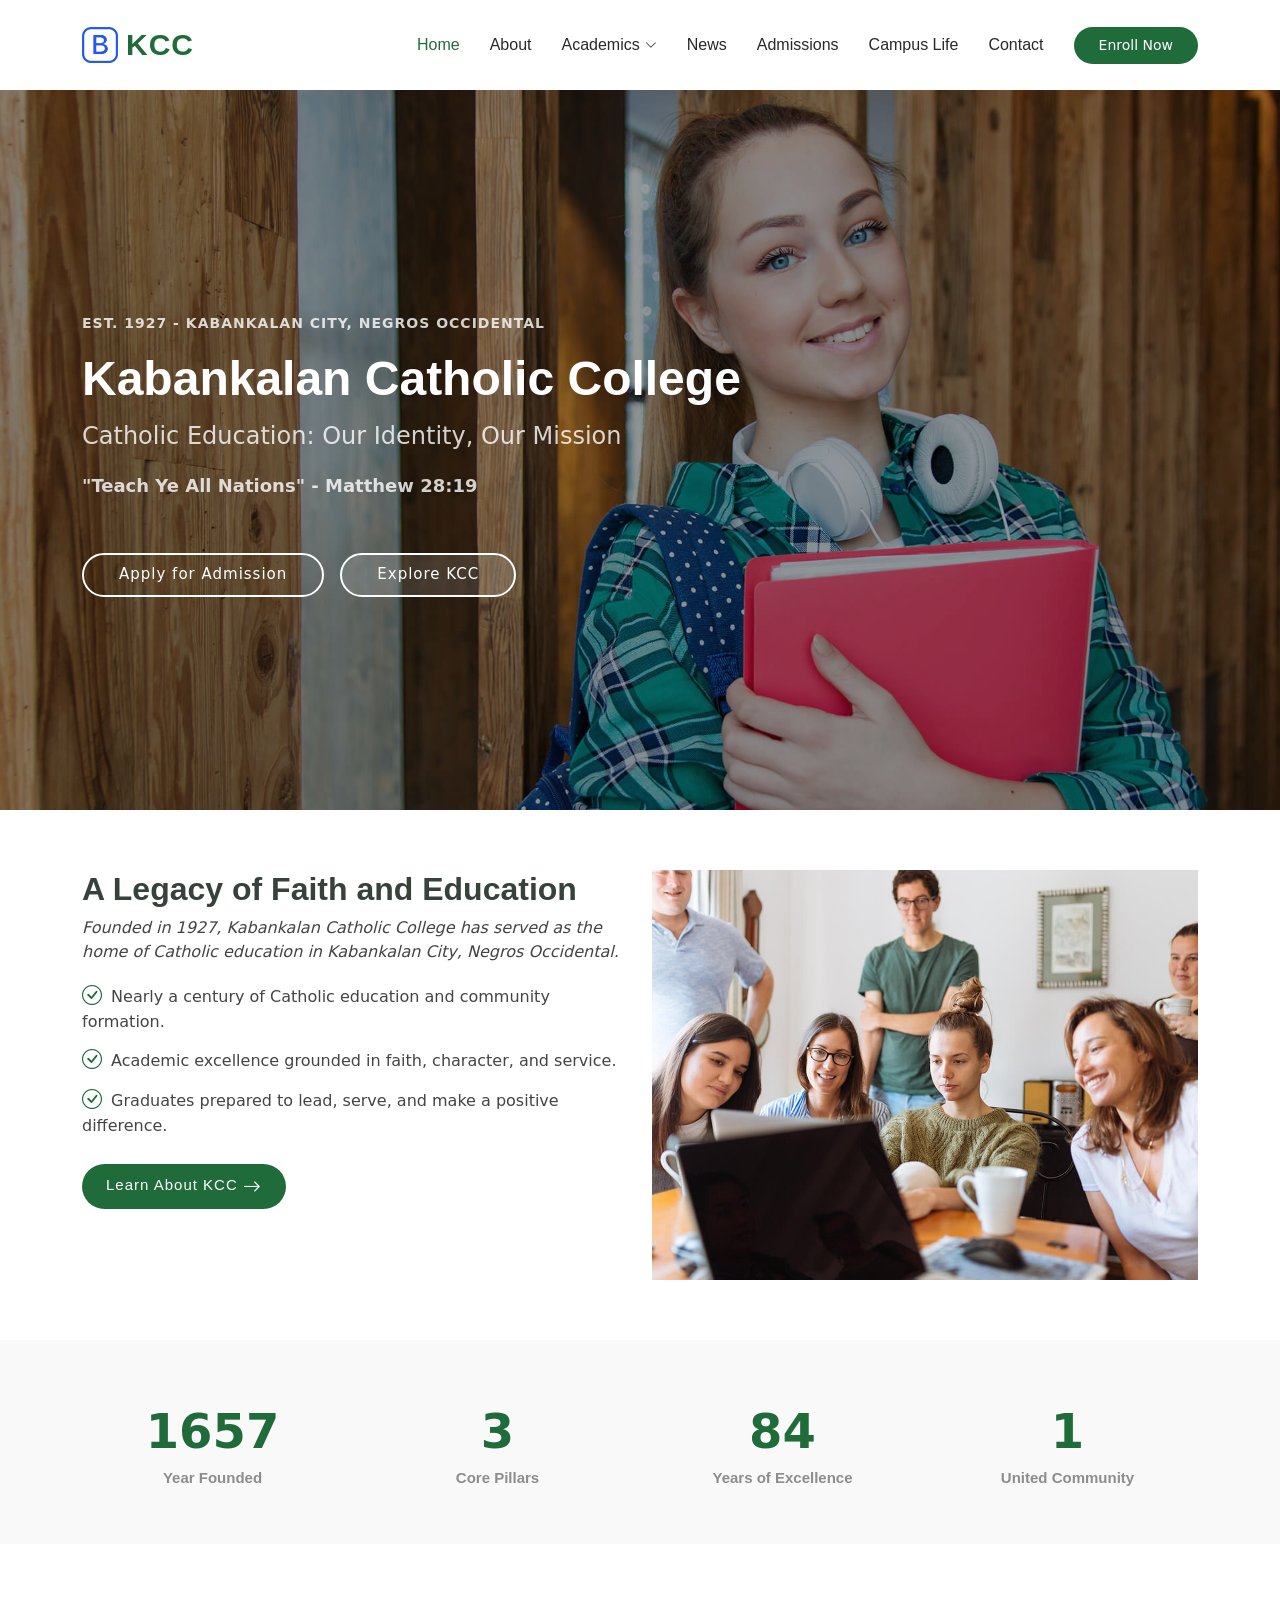
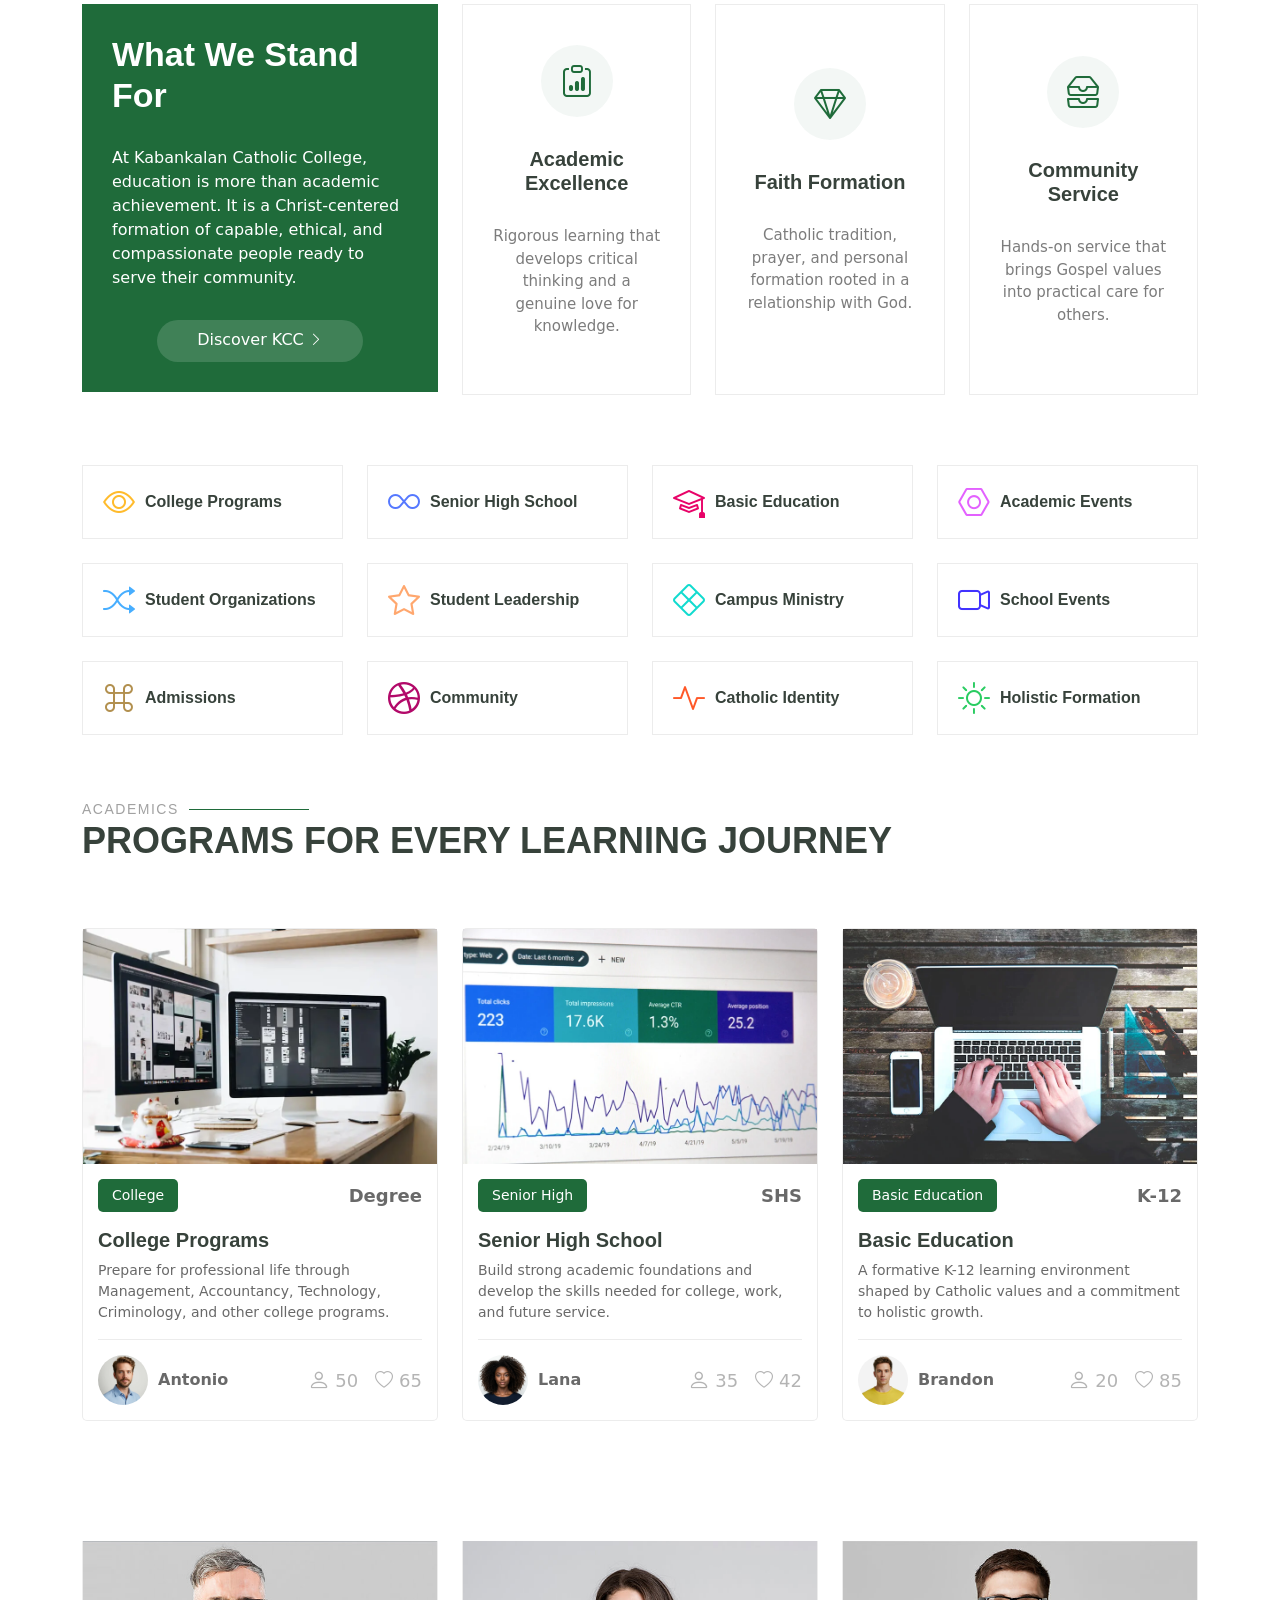
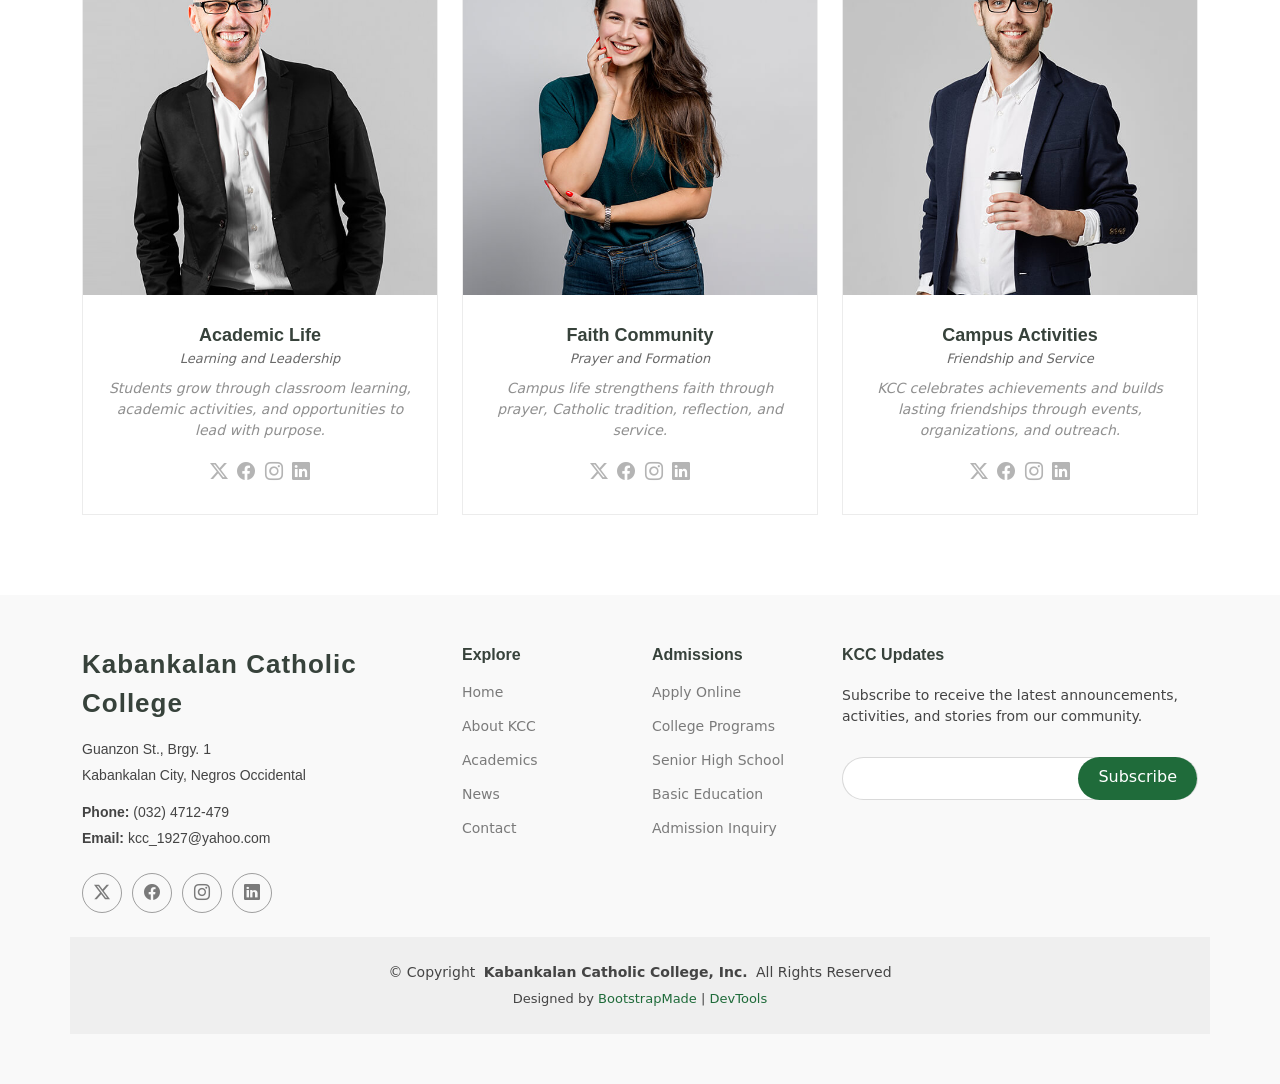
==== commit 3e5e070f: "changing info in index.html" ====
--- a/index.html
+++ b/index.html
@@ -4,9 +4,9 @@
 <head>
   <meta charset="utf-8">
   <meta content="width=device-width, initial-scale=1.0" name="viewport">
-  <title>Index - Mentor Bootstrap Template</title>
-  <meta name="description" content="">
-  <meta name="keywords" content="">
+  <title>Kabankalan Catholic College, Inc. | Kabankalan City</title>
+  <meta name="description" content="Kabankalan Catholic College, Inc. - Catholic education grounded in faith, academic excellence, and service.">
+  <meta name="keywords" content="Kabankalan Catholic College, KCC, Catholic education, Kabankalan City, Negros Occidental">
 
   <!-- Favicons -->
   <link href="assets/img/favicon.png" rel="icon">
@@ -42,42 +42,30 @@
     <div class="container-fluid container-xl position-relative d-flex align-items-center">
 
       <a href="index.html" class="logo d-flex align-items-center me-auto">
-        <!-- Uncomment the line below if you also wish to use an image logo -->
-        <!-- <img src="assets/img/logo.webp" alt=""> -->
-        <h1 class="sitename">Mentor</h1>
+        <img src="assets/img/logo.webp" alt="Kabankalan Catholic College logo">
+        <h1 class="sitename">KCC</h1>
       </a>
 
       <nav id="navmenu" class="navmenu">
         <ul>
-          <li><a href="index.html" class="active">Home<br></a></li>
+          <li><a href="index.html" class="active">Home</a></li>
           <li><a href="about.html">About</a></li>
-          <li><a href="courses.html">Courses</a></li>
-          <li><a href="trainers.html">Trainers</a></li>
-          <li><a href="events.html">Events</a></li>
-          <li><a href="pricing.html">Pricing</a></li>
-          <li class="dropdown"><a href="#"><span>Dropdown</span> <i class="bi bi-chevron-down toggle-dropdown"></i></a>
+          <li class="dropdown"><a href="#"><span>Academics</span> <i class="bi bi-chevron-down toggle-dropdown"></i></a>
             <ul>
-              <li><a href="#">Dropdown 1</a></li>
-              <li class="dropdown"><a href="#"><span>Deep Dropdown</span> <i class="bi bi-chevron-down toggle-dropdown"></i></a>
-                <ul>
-                  <li><a href="#">Deep Dropdown 1</a></li>
-                  <li><a href="#">Deep Dropdown 2</a></li>
-                  <li><a href="#">Deep Dropdown 3</a></li>
-                  <li><a href="#">Deep Dropdown 4</a></li>
-                  <li><a href="#">Deep Dropdown 5</a></li>
-                </ul>
-              </li>
-              <li><a href="#">Dropdown 2</a></li>
-              <li><a href="#">Dropdown 3</a></li>
-              <li><a href="#">Dropdown 4</a></li>
+              <li><a href="courses.html">College Programs</a></li>
+              <li><a href="courses.html">Senior High School</a></li>
+              <li><a href="courses.html">Basic Education</a></li>
             </ul>
           </li>
+          <li><a href="events.html">News</a></li>
+          <li><a href="pricing.html">Admissions</a></li>
+          <li><a href="trainers.html">Campus Life</a></li>
           <li><a href="contact.html">Contact</a></li>
         </ul>
         <i class="mobile-nav-toggle d-xl-none bi bi-list"></i>
       </nav>
 
-      <a class="btn-getstarted" href="courses.html">Get Started</a>
+      <a class="btn-getstarted" href="https://kcc.wela.ph" target="_blank" rel="noopener">Enroll Now</a>
 
     </div>
   </header>
@@ -90,10 +78,13 @@
       <img src="assets/img/hero-bg.jpg" alt="" data-aos="fade-in">
 
       <div class="container">
-        <h2 data-aos="fade-up" data-aos-delay="100">Learning Today,<br>Leading Tomorrow</h2>
-        <p data-aos="fade-up" data-aos-delay="200">We are team of talented designers making websites with Bootstrap</p>
-        <div class="d-flex mt-4" data-aos="fade-up" data-aos-delay="300">
-          <a href="courses.html" class="btn-get-started">Get Started</a>
+        <p class="hero-eyebrow" data-aos="fade-up" data-aos-delay="50">Est. 1927 - Kabankalan City, Negros Occidental</p>
+        <h2 data-aos="fade-up" data-aos-delay="100">Kabankalan Catholic College</h2>
+        <p data-aos="fade-up" data-aos-delay="200">Catholic Education: Our Identity, Our Mission</p>
+        <p class="hero-scripture" data-aos="fade-up" data-aos-delay="250">"Teach Ye All Nations" - Matthew 28:19</p>
+        <div class="d-flex gap-3 mt-4" data-aos="fade-up" data-aos-delay="300">
+          <a href="https://kcc.wela.ph" target="_blank" rel="noopener" class="btn-get-started">Apply for Admission</a>
+          <a href="#about" class="btn-get-started btn-outline-light">Explore KCC</a>
         </div>
       </div>
 
@@ -111,17 +102,16 @@
           </div>
 
           <div class="col-lg-6 order-2 order-lg-1 content" data-aos="fade-up" data-aos-delay="200">
-            <h3>Voluptatem dignissimos provident quasi corporis</h3>
+            <h3>A Legacy of Faith and Education</h3>
             <p class="fst-italic">
-              Lorem ipsum dolor sit amet, consectetur adipiscing elit, sed do eiusmod tempor incididunt ut labore et dolore
-              magna aliqua.
+              Founded in 1927, Kabankalan Catholic College has served as the home of Catholic education in Kabankalan City, Negros Occidental.
             </p>
             <ul>
-              <li><i class="bi bi-check-circle"></i> <span>Ullamco laboris nisi ut aliquip ex ea commodo consequat.</span></li>
-              <li><i class="bi bi-check-circle"></i> <span>Duis aute irure dolor in reprehenderit in voluptate velit.</span></li>
-              <li><i class="bi bi-check-circle"></i> <span>Ullamco laboris nisi ut aliquip ex ea commodo consequat. Duis aute irure dolor in reprehenderit in voluptate trideta storacalaperda mastiro dolore eu fugiat nulla pariatur.</span></li>
+              <li><i class="bi bi-check-circle"></i> <span>Nearly a century of Catholic education and community formation.</span></li>
+              <li><i class="bi bi-check-circle"></i> <span>Academic excellence grounded in faith, character, and service.</span></li>
+              <li><i class="bi bi-check-circle"></i> <span>Graduates prepared to lead, serve, and make a positive difference.</span></li>
             </ul>
-            <a href="#" class="read-more"><span>Read More</span><i class="bi bi-arrow-right"></i></a>
+            <a href="about.html" class="read-more"><span>Learn About KCC</span><i class="bi bi-arrow-right"></i></a>
           </div>
 
         </div>
@@ -139,29 +129,29 @@
 
           <div class="col-lg-3 col-md-6">
             <div class="stats-item text-center w-100 h-100">
-              <span data-purecounter-start="0" data-purecounter-end="1232" data-purecounter-duration="1" class="purecounter"></span>
-              <p>Students</p>
+              <span data-purecounter-start="0" data-purecounter-end="1927" data-purecounter-duration="1" class="purecounter"></span>
+              <p>Year Founded</p>
             </div>
           </div><!-- End Stats Item -->
 
           <div class="col-lg-3 col-md-6">
             <div class="stats-item text-center w-100 h-100">
-              <span data-purecounter-start="0" data-purecounter-end="64" data-purecounter-duration="1" class="purecounter"></span>
-              <p>Courses</p>
+              <span data-purecounter-start="0" data-purecounter-end="4" data-purecounter-duration="1" class="purecounter"></span>
+              <p>Core Pillars</p>
             </div>
           </div><!-- End Stats Item -->
 
           <div class="col-lg-3 col-md-6">
             <div class="stats-item text-center w-100 h-100">
-              <span data-purecounter-start="0" data-purecounter-end="42" data-purecounter-duration="1" class="purecounter"></span>
-              <p>Events</p>
+              <span data-purecounter-start="0" data-purecounter-end="99" data-purecounter-duration="1" class="purecounter"></span>
+              <p>Years of Excellence</p>
             </div>
           </div><!-- End Stats Item -->
 
           <div class="col-lg-3 col-md-6">
             <div class="stats-item text-center w-100 h-100">
-              <span data-purecounter-start="0" data-purecounter-end="24" data-purecounter-duration="1" class="purecounter"></span>
-              <p>Trainers</p>
+              <span data-purecounter-start="0" data-purecounter-end="1" data-purecounter-duration="1" class="purecounter"></span>
+              <p>United Community</p>
             </div>
           </div><!-- End Stats Item -->
 
@@ -180,13 +170,12 @@
 
           <div class="col-lg-4" data-aos="fade-up" data-aos-delay="100">
             <div class="why-box">
-              <h3>Why Choose Our Products?</h3>
+              <h3>What We Stand For</h3>
               <p>
-                Lorem ipsum dolor sit amet, consectetur adipiscing elit, sed do eiusmod tempor incididunt ut labore et dolore magna aliqua. Duis aute irure dolor in reprehenderit
-                Asperiores dolores sed et. Tenetur quia eos. Autem tempore quibusdam vel necessitatibus optio ad corporis.
+                At Kabankalan Catholic College, education is more than academic achievement. It is a Christ-centered formation of capable, ethical, and compassionate people ready to serve their community.
               </p>
               <div class="text-center">
-                <a href="#" class="more-btn"><span>Learn More</span> <i class="bi bi-chevron-right"></i></a>
+                <a href="about.html" class="more-btn"><span>Discover KCC</span> <i class="bi bi-chevron-right"></i></a>
               </div>
             </div>
           </div><!-- End Why Box -->
@@ -197,24 +186,24 @@
               <div class="col-xl-4">
                 <div class="icon-box d-flex flex-column justify-content-center align-items-center">
                   <i class="bi bi-clipboard-data"></i>
-                  <h4>Corporis voluptates officia eiusmod</h4>
-                  <p>Consequuntur sunt aut quasi enim aliquam quae harum pariatur laboris nisi ut aliquip</p>
+                  <h4>Academic Excellence</h4>
+                  <p>Rigorous learning that develops critical thinking and a genuine love for knowledge.</p>
                 </div>
               </div><!-- End Icon Box -->
 
               <div class="col-xl-4" data-aos="fade-up" data-aos-delay="300">
                 <div class="icon-box d-flex flex-column justify-content-center align-items-center">
                   <i class="bi bi-gem"></i>
-                  <h4>Ullamco laboris ladore pan</h4>
-                  <p>Excepteur sint occaecat cupidatat non proident, sunt in culpa qui officia deserunt</p>
+                  <h4>Faith Formation</h4>
+                  <p>Catholic tradition, prayer, and personal formation rooted in a relationship with God.</p>
                 </div>
               </div><!-- End Icon Box -->
 
               <div class="col-xl-4" data-aos="fade-up" data-aos-delay="400">
                 <div class="icon-box d-flex flex-column justify-content-center align-items-center">
                   <i class="bi bi-inboxes"></i>
-                  <h4>Labore consequatur incidid dolore</h4>
-                  <p>Aut suscipit aut cum nemo deleniti aut omnis. Doloribus ut maiores omnis facere</p>
+                  <h4>Community Service</h4>
+                  <p>Hands-on service that brings Gospel values into practical care for others.</p>
                 </div>
               </div><!-- End Icon Box -->
 
@@ -237,84 +226,84 @@
           <div class="col-lg-3 col-md-4" data-aos="fade-up" data-aos-delay="100">
             <div class="features-item">
               <i class="bi bi-eye" style="color: #ffbb2c;"></i>
-              <h3><a href="" class="stretched-link">Lorem Ipsum</a></h3>
+              <h3><a href="courses.html" class="stretched-link">College Programs</a></h3>
             </div>
           </div><!-- End Feature Item -->
 
           <div class="col-lg-3 col-md-4" data-aos="fade-up" data-aos-delay="200">
             <div class="features-item">
               <i class="bi bi-infinity" style="color: #5578ff;"></i>
-              <h3><a href="" class="stretched-link">Dolor Sitema</a></h3>
+              <h3><a href="courses.html" class="stretched-link">Senior High School</a></h3>
             </div>
           </div><!-- End Feature Item -->
 
           <div class="col-lg-3 col-md-4" data-aos="fade-up" data-aos-delay="300">
             <div class="features-item">
               <i class="bi bi-mortarboard" style="color: #e80368;"></i>
-              <h3><a href="" class="stretched-link">Sed perspiciatis</a></h3>
+              <h3><a href="courses.html" class="stretched-link">Basic Education</a></h3>
             </div>
           </div><!-- End Feature Item -->
 
           <div class="col-lg-3 col-md-4" data-aos="fade-up" data-aos-delay="400">
             <div class="features-item">
               <i class="bi bi-nut" style="color: #e361ff;"></i>
-              <h3><a href="" class="stretched-link">Magni Dolores</a></h3>
+              <h3><a href="events.html" class="stretched-link">Academic Events</a></h3>
             </div>
           </div><!-- End Feature Item -->
 
           <div class="col-lg-3 col-md-4" data-aos="fade-up" data-aos-delay="500">
             <div class="features-item">
               <i class="bi bi-shuffle" style="color: #47aeff;"></i>
-              <h3><a href="" class="stretched-link">Nemo Enim</a></h3>
+              <h3><a href="trainers.html" class="stretched-link">Student Organizations</a></h3>
             </div>
           </div><!-- End Feature Item -->
 
           <div class="col-lg-3 col-md-4" data-aos="fade-up" data-aos-delay="600">
             <div class="features-item">
               <i class="bi bi-star" style="color: #ffa76e;"></i>
-              <h3><a href="" class="stretched-link">Eiusmod Tempor</a></h3>
+              <h3><a href="trainers.html" class="stretched-link">Student Leadership</a></h3>
             </div>
           </div><!-- End Feature Item -->
 
           <div class="col-lg-3 col-md-4" data-aos="fade-up" data-aos-delay="700">
             <div class="features-item">
               <i class="bi bi-x-diamond" style="color: #11dbcf;"></i>
-              <h3><a href="" class="stretched-link">Midela Teren</a></h3>
+              <h3><a href="trainers.html" class="stretched-link">Campus Ministry</a></h3>
             </div>
           </div><!-- End Feature Item -->
 
           <div class="col-lg-3 col-md-4" data-aos="fade-up" data-aos-delay="800">
             <div class="features-item">
               <i class="bi bi-camera-video" style="color: #4233ff;"></i>
-              <h3><a href="" class="stretched-link">Pira Neve</a></h3>
+              <h3><a href="events.html" class="stretched-link">School Events</a></h3>
             </div>
           </div><!-- End Feature Item -->
 
           <div class="col-lg-3 col-md-4" data-aos="fade-up" data-aos-delay="900">
             <div class="features-item">
               <i class="bi bi-command" style="color: #b2904f;"></i>
-              <h3><a href="" class="stretched-link">Dirada Pack</a></h3>
+              <h3><a href="contact.html" class="stretched-link">Admissions</a></h3>
             </div>
           </div><!-- End Feature Item -->
 
           <div class="col-lg-3 col-md-4" data-aos="fade-up" data-aos-delay="1000">
             <div class="features-item">
               <i class="bi bi-dribbble" style="color: #b20969;"></i>
-              <h3><a href="" class="stretched-link">Moton Ideal</a></h3>
+              <h3><a href="contact.html" class="stretched-link">Community</a></h3>
             </div>
           </div><!-- End Feature Item -->
 
           <div class="col-lg-3 col-md-4" data-aos="fade-up" data-aos-delay="1100">
             <div class="features-item">
               <i class="bi bi-activity" style="color: #ff5828;"></i>
-              <h3><a href="" class="stretched-link">Verdo Park</a></h3>
+              <h3><a href="about.html" class="stretched-link">Catholic Identity</a></h3>
             </div>
           </div><!-- End Feature Item -->
 
           <div class="col-lg-3 col-md-4" data-aos="fade-up" data-aos-delay="1200">
             <div class="features-item">
               <i class="bi bi-brightness-high" style="color: #29cc61;"></i>
-              <h3><a href="" class="stretched-link">Flavor Nivelanda</a></h3>
+              <h3><a href="about.html" class="stretched-link">Holistic Formation</a></h3>
             </div>
           </div><!-- End Feature Item -->
 
@@ -329,8 +318,8 @@
 
       <!-- Section Title -->
       <div class="container section-title" data-aos="fade-up">
-        <h2>Courses</h2>
-        <p>Popular Courses</p>
+        <h2>Academics</h2>
+        <p>Programs for Every Learning Journey</p>
       </div><!-- End Section Title -->
 
       <div class="container">
@@ -342,12 +331,12 @@
               <img src="assets/img/course/course-1.webp" class="img-fluid" alt="...">
               <div class="course-content">
                 <div class="d-flex justify-content-between align-items-center mb-3">
-                  <p class="category">Web Development</p>
-                  <p class="price">$169</p>
-                </div>
-
-                <h3><a href="course-details.html">Website Design</a></h3>
-                <p class="description">Et architecto provident deleniti facere repellat nobis iste. Id facere quia quae dolores dolorem tempore.</p>
+                  <p class="category">College</p>
+                  <p class="price">Degree</p>
+                </div>
+
+                <h3><a href="course-details.html">College Programs</a></h3>
+                <p class="description">Prepare for professional life through Management, Accountancy, Technology, Criminology, and other college programs.</p>
                 <div class="trainer d-flex justify-content-between align-items-center">
                   <div class="trainer-profile d-flex align-items-center">
                     <img src="assets/img/person/person-m-7.webp" class="img-fluid" alt="">
@@ -368,12 +357,12 @@
               <img src="assets/img/course/course-2.webp" class="img-fluid" alt="...">
               <div class="course-content">
                 <div class="d-flex justify-content-between align-items-center mb-3">
-                  <p class="category">Marketing</p>
-                  <p class="price">$250</p>
-                </div>
-
-                <h3><a href="course-details.html">Search Engine Optimization</a></h3>
-                <p class="description">Et architecto provident deleniti facere repellat nobis iste. Id facere quia quae dolores dolorem tempore.</p>
+                  <p class="category">Senior High</p>
+                  <p class="price">SHS</p>
+                </div>
+
+                <h3><a href="course-details.html">Senior High School</a></h3>
+                <p class="description">Build strong academic foundations and develop the skills needed for college, work, and future service.</p>
                 <div class="trainer d-flex justify-content-between align-items-center">
                   <div class="trainer-profile d-flex align-items-center">
                     <img src="assets/img/person/person-f-14.webp" class="img-fluid" alt="">
@@ -394,12 +383,12 @@
               <img src="assets/img/course/course-3.webp" class="img-fluid" alt="...">
               <div class="course-content">
                 <div class="d-flex justify-content-between align-items-center mb-3">
-                  <p class="category">Content</p>
-                  <p class="price">$180</p>
-                </div>
-
-                <h3><a href="course-details.html">Copywriting</a></h3>
-                <p class="description">Et architecto provident deleniti facere repellat nobis iste. Id facere quia quae dolores dolorem tempore.</p>
+                  <p class="category">Basic Education</p>
+                  <p class="price">K-12</p>
+                </div>
+
+                <h3><a href="course-details.html">Basic Education</a></h3>
+                <p class="description">A formative K-12 learning environment shaped by Catholic values and a commitment to holistic growth.</p>
                 <div class="trainer d-flex justify-content-between align-items-center">
                   <div class="trainer-profile d-flex align-items-center">
                     <img src="assets/img/person/person-m-12.webp" class="img-fluid" alt="">
@@ -432,10 +421,10 @@
             <div class="member">
               <img src="assets/img/trainers/trainer-1.jpg" class="img-fluid" alt="">
               <div class="member-content">
-                <h4>Walter White</h4>
-                <span>Web Development</span>
+                <h4>Academic Life</h4>
+                <span>Learning and Leadership</span>
                 <p>
-                  Magni qui quod omnis unde et eos fuga et exercitationem. Odio veritatis perspiciatis quaerat qui aut aut aut
+                  Students grow through classroom learning, academic activities, and opportunities to lead with purpose.
                 </p>
                 <div class="social">
                   <a href=""><i class="bi bi-twitter-x"></i></a>
@@ -451,10 +440,10 @@
             <div class="member">
               <img src="assets/img/trainers/trainer-2.jpg" class="img-fluid" alt="">
               <div class="member-content">
-                <h4>Sarah Jhinson</h4>
-                <span>Marketing</span>
+                <h4>Faith Community</h4>
+                <span>Prayer and Formation</span>
                 <p>
-                  Repellat fugiat adipisci nemo illum nesciunt voluptas repellendus. In architecto rerum rerum temporibus
+                  Campus life strengthens faith through prayer, Catholic tradition, reflection, and service.
                 </p>
                 <div class="social">
                   <a href=""><i class="bi bi-twitter-x"></i></a>
@@ -470,10 +459,10 @@
             <div class="member">
               <img src="assets/img/trainers/trainer-3.jpg" class="img-fluid" alt="">
               <div class="member-content">
-                <h4>William Anderson</h4>
-                <span>Content</span>
+                <h4>Campus Activities</h4>
+                <span>Friendship and Service</span>
                 <p>
-                  Voluptas necessitatibus occaecati quia. Earum totam consequuntur qui porro et laborum toro des clara
+                  KCC celebrates achievements and builds lasting friendships through events, organizations, and outreach.
                 </p>
                 <div class="social">
                   <a href=""><i class="bi bi-twitter-x"></i></a>
@@ -499,13 +488,13 @@
       <div class="row gy-4">
         <div class="col-lg-4 col-md-6 footer-about">
           <a href="index.html" class="logo d-flex align-items-center">
-            <span class="sitename">Mentor</span>
+            <span class="sitename">Kabankalan Catholic College</span>
           </a>
           <div class="footer-contact pt-3">
-            <p>A108 Adam Street</p>
-            <p>New York, NY 535022</p>
-            <p class="mt-3"><strong>Phone:</strong> <span>+1 5589 55488 55</span></p>
-            <p><strong>Email:</strong> <span>info@example.com</span></p>
+            <p>Guanzon St., Brgy. 1</p>
+            <p>Kabankalan City, Negros Occidental</p>
+            <p class="mt-3"><strong>Phone:</strong> <span>(032) 4712-479</span></p>
+            <p><strong>Email:</strong> <span>kcc_1927@yahoo.com</span></p>
           </div>
           <div class="social-links d-flex mt-4">
             <a href=""><i class="bi bi-twitter-x"></i></a>
@@ -516,30 +505,30 @@
         </div>
 
         <div class="col-lg-2 col-md-3 footer-links">
-          <h4>Useful Links</h4>
+          <h4>Explore</h4>
           <ul>
-            <li><a href="#">Home</a></li>
-            <li><a href="#">About us</a></li>
-            <li><a href="#">Services</a></li>
-            <li><a href="#">Terms of service</a></li>
-            <li><a href="#">Privacy policy</a></li>
+            <li><a href="index.html">Home</a></li>
+            <li><a href="about.html">About KCC</a></li>
+            <li><a href="courses.html">Academics</a></li>
+            <li><a href="events.html">News</a></li>
+            <li><a href="contact.html">Contact</a></li>
           </ul>
         </div>
 
         <div class="col-lg-2 col-md-3 footer-links">
-          <h4>Our Services</h4>
+          <h4>Admissions</h4>
           <ul>
-            <li><a href="#">Web Design</a></li>
-            <li><a href="#">Web Development</a></li>
-            <li><a href="#">Product Management</a></li>
-            <li><a href="#">Marketing</a></li>
-            <li><a href="#">Graphic Design</a></li>
+            <li><a href="https://kcc.wela.ph" target="_blank" rel="noopener">Apply Online</a></li>
+            <li><a href="courses.html">College Programs</a></li>
+            <li><a href="courses.html">Senior High School</a></li>
+            <li><a href="courses.html">Basic Education</a></li>
+            <li><a href="contact.html">Admission Inquiry</a></li>
           </ul>
         </div>
 
         <div class="col-lg-4 col-md-12 footer-newsletter">
-          <h4>Our Newsletter</h4>
-          <p>Subscribe to our newsletter and receive the latest news about our products and services!</p>
+          <h4>KCC Updates</h4>
+          <p>Subscribe to receive the latest announcements, activities, and stories from our community.</p>
           <form action="#" method="post" class="email-form">
             <div class="newsletter-form"><input type="email" name="email"><input type="submit" value="Subscribe"></div>
             <div class="loading">Loading</div>
@@ -552,7 +541,7 @@
     </div>
 
     <div class="container copyright text-center mt-4">
-      <p>© <span>Copyright</span> <strong class="px-1 sitename">Mentor</strong> <span>All Rights Reserved</span></p>
+      <p>© <span>Copyright</span> <strong class="px-1 sitename">Kabankalan Catholic College, Inc.</strong> <span>All Rights Reserved</span></p>
       <div class="credits">
         <!-- All the links in the footer should remain intact. -->
         <!-- You can delete the links only if you've purchased the pro version. -->
--- a/assets/css/main.css
+++ b/assets/css/main.css
@@ -22,7 +22,7 @@
   --background-color: #ffffff; /* Background color for the entire website, including individual sections */
   --default-color: #444444; /* Default color used for the majority of the text content across the entire website */
   --heading-color: #37423b; /* Color for headings, subheadings and title throughout the website */
-  --accent-color: #5fcf80; /* Accent color that represents your brand on the website. It's used for buttons, links, and other elements that need to stand out */
+  --accent-color: #1f6b3a; /* KCC-inspired Catholic green */
   --surface-color: #ffffff; /* The surface color is used as a background of boxed elements within sections, such as cards, icon boxes, or other elements that require a visual separation from the global background. */
   --contrast-color: #ffffff; /* Contrast color for text, ensuring readability against backgrounds of accent, heading, or default colors. */
 }
@@ -30,11 +30,11 @@
 /* Nav Menu Colors - The following color variables are used specifically for the navigation menu. They are separate from the global colors to allow for more customization options */
 :root {
   --nav-color: #272828;  /* The default color of the main navmenu links */
-  --nav-hover-color: #5fcf80; /* Applied to main navmenu links when they are hovered over or active */
+  --nav-hover-color: #1f6b3a; /* Applied to main navmenu links when they are hovered over or active */
   --nav-mobile-background-color: #ffffff; /* Used as the background color for mobile navigation menu */
   --nav-dropdown-background-color: #ffffff; /* Used as the background color for dropdown items that appear when hovering over primary navigation items */
   --nav-dropdown-color: #272828; /* Used for navigation links of the dropdown items in the navigation menu. */
-  --nav-dropdown-hover-color: #5fcf80; /* Similar to --nav-hover-color, this color is applied to dropdown navigation links when they are hovered over. */
+  --nav-dropdown-hover-color: #1f6b3a; /* Similar to --nav-hover-color, this color is applied to dropdown navigation links when they are hovered over. */
 }
 
 /* Color Presets - These classes override global colors when applied to any section or element, providing reuse of the sam color scheme. */
@@ -273,6 +273,15 @@
     order: 2;
     margin: 0 15px 0 0;
     padding: 6px 15px;
+    white-space: nowrap;
+  }
+
+  .header .logo h1 {
+    font-size: 24px;
+  }
+
+  .header .logo img {
+    max-height: 32px;
   }
 
   .header .navmenu {
@@ -917,6 +926,24 @@
   font-size: 24px;
 }
 
+.hero .hero-eyebrow {
+  text-transform: uppercase;
+  font-size: 14px;
+  font-weight: 700;
+  letter-spacing: 1px;
+  margin-bottom: 16px;
+}
+
+.hero .hero-scripture {
+  font-size: 18px;
+  font-weight: 600;
+  margin-top: 18px;
+}
+
+.hero .btn-outline-light {
+  background: rgba(255, 255, 255, 0.12);
+}
+
 .hero .btn-get-started {
   font-weight: 500;
   font-size: 15px;
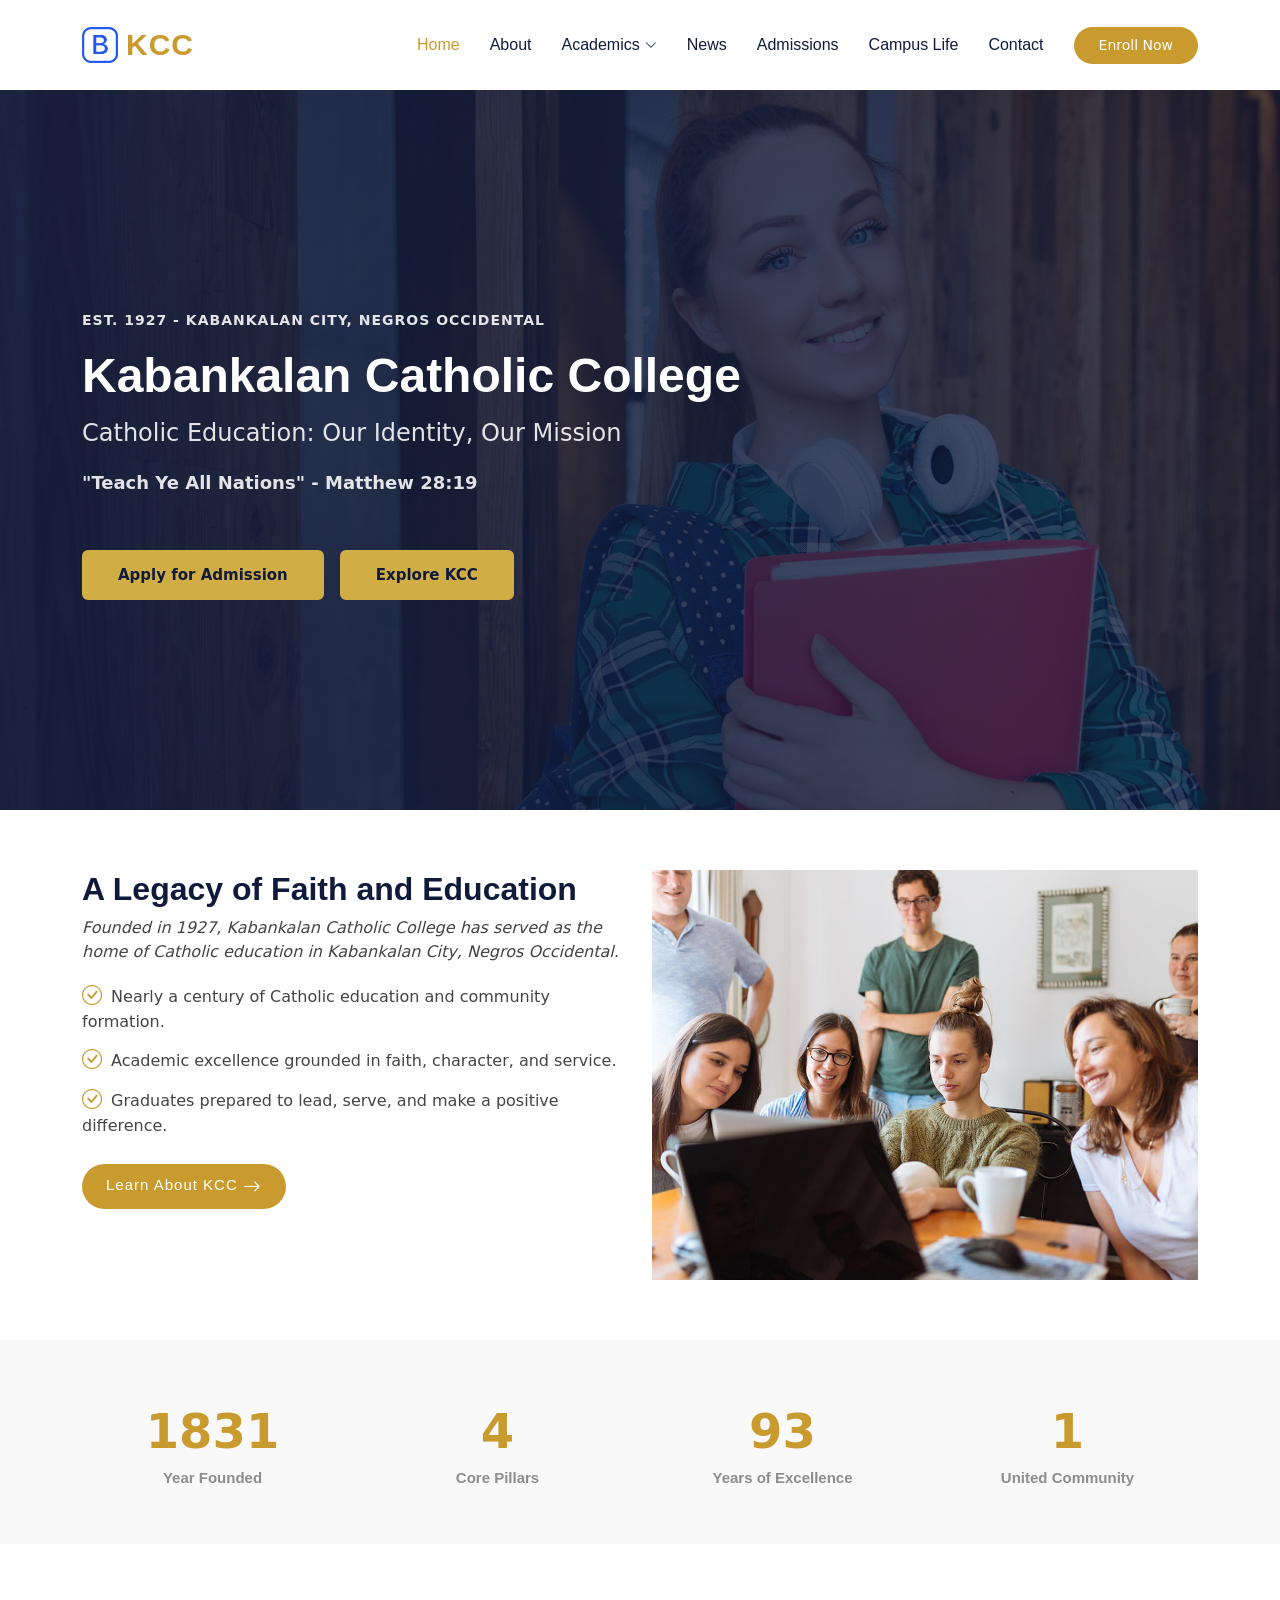
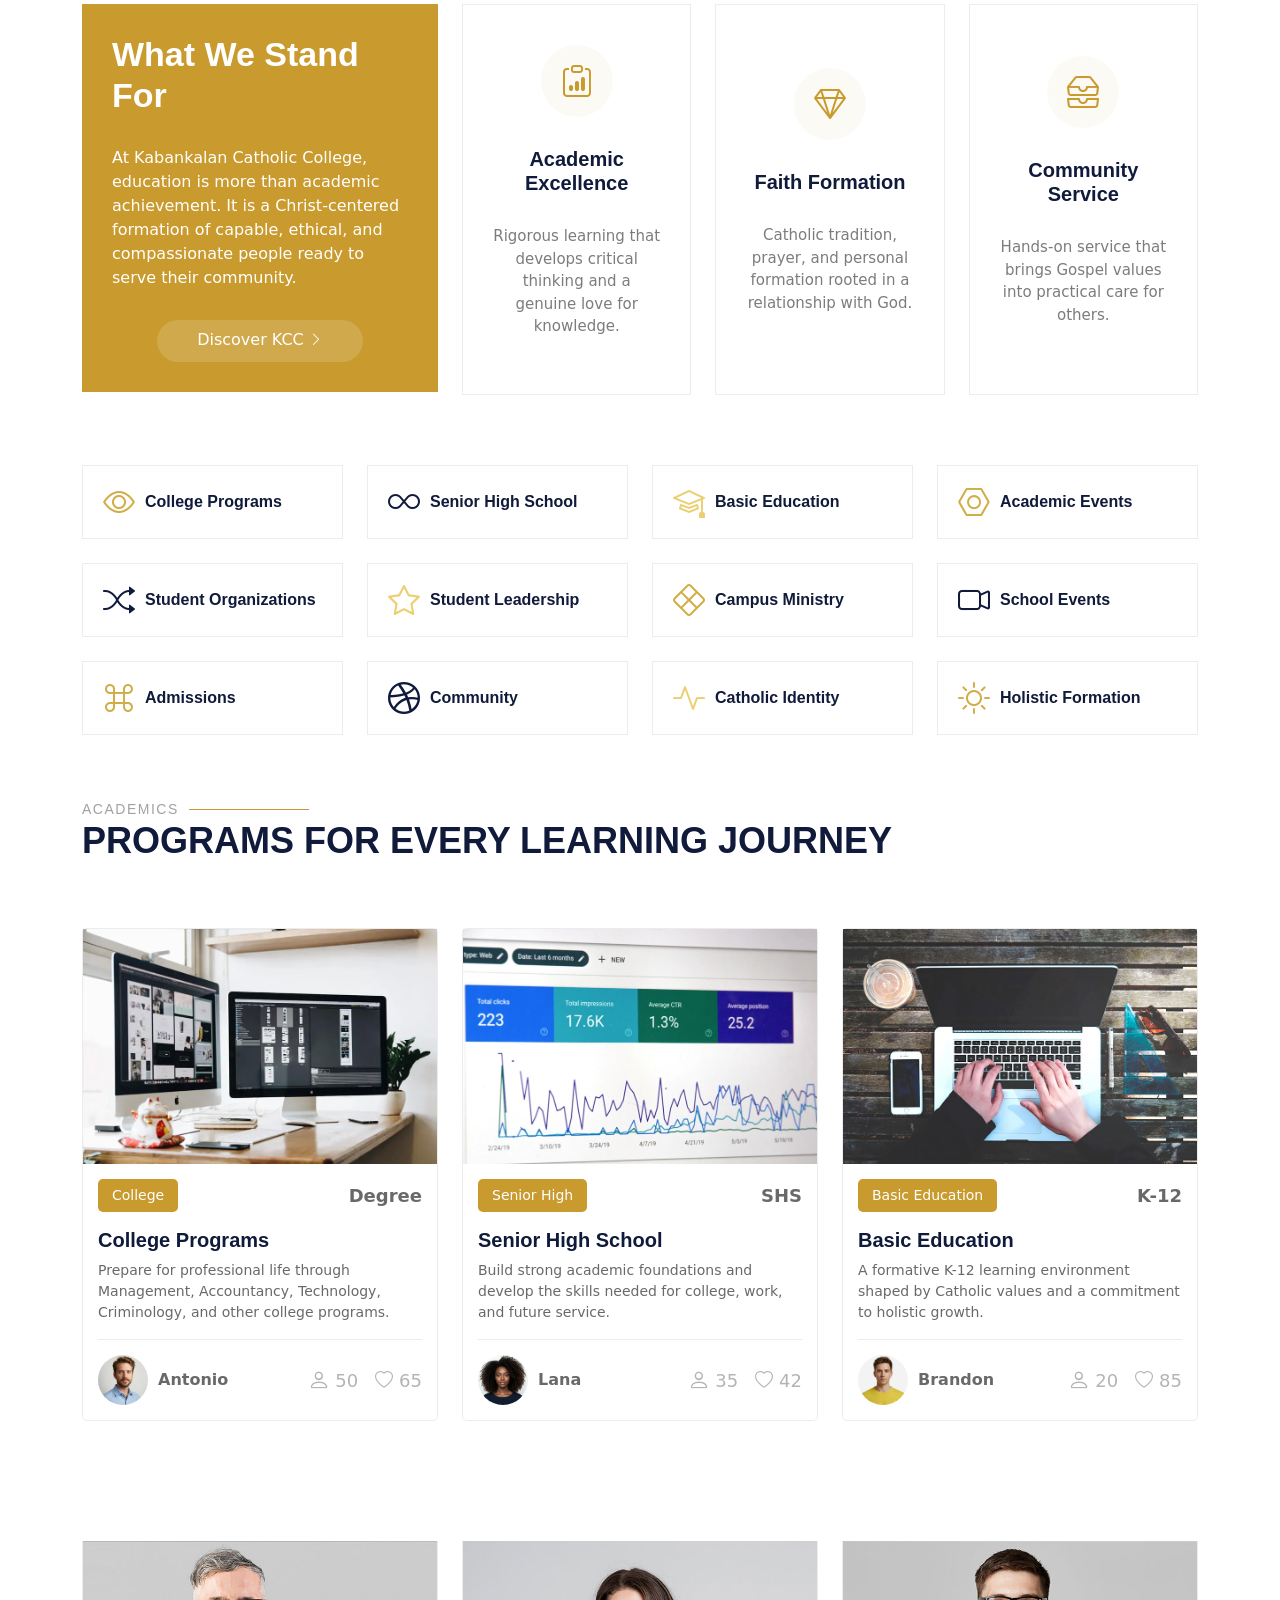
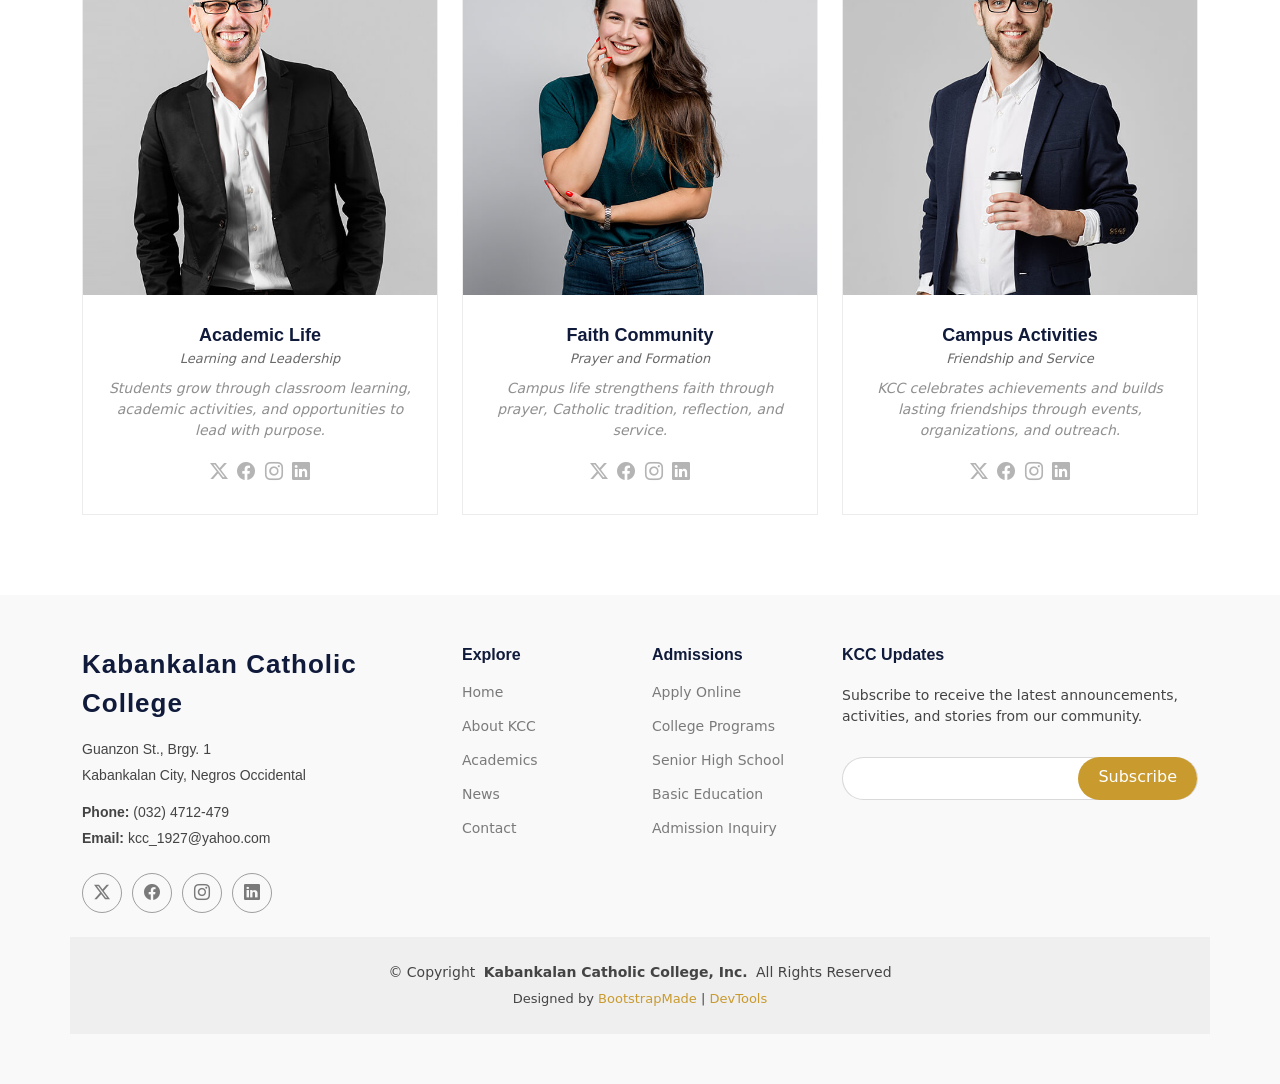
==== commit 08ffc470: "changing info in events and changing the color of the site" ====
--- a/index.html
+++ b/index.html
@@ -225,84 +225,84 @@
 
           <div class="col-lg-3 col-md-4" data-aos="fade-up" data-aos-delay="100">
             <div class="features-item">
-              <i class="bi bi-eye" style="color: #ffbb2c;"></i>
+              <i class="bi bi-eye" style="color: var(--kcc-gold);"></i>
               <h3><a href="courses.html" class="stretched-link">College Programs</a></h3>
             </div>
           </div><!-- End Feature Item -->
 
           <div class="col-lg-3 col-md-4" data-aos="fade-up" data-aos-delay="200">
             <div class="features-item">
-              <i class="bi bi-infinity" style="color: #5578ff;"></i>
+              <i class="bi bi-infinity" style="color: var(--kcc-navy);"></i>
               <h3><a href="courses.html" class="stretched-link">Senior High School</a></h3>
             </div>
           </div><!-- End Feature Item -->
 
           <div class="col-lg-3 col-md-4" data-aos="fade-up" data-aos-delay="300">
             <div class="features-item">
-              <i class="bi bi-mortarboard" style="color: #e80368;"></i>
+              <i class="bi bi-mortarboard" style="color: var(--kcc-gold-light);"></i>
               <h3><a href="courses.html" class="stretched-link">Basic Education</a></h3>
             </div>
           </div><!-- End Feature Item -->
 
           <div class="col-lg-3 col-md-4" data-aos="fade-up" data-aos-delay="400">
             <div class="features-item">
-              <i class="bi bi-nut" style="color: #e361ff;"></i>
+              <i class="bi bi-nut" style="color: var(--kcc-gold);"></i>
               <h3><a href="events.html" class="stretched-link">Academic Events</a></h3>
             </div>
           </div><!-- End Feature Item -->
 
           <div class="col-lg-3 col-md-4" data-aos="fade-up" data-aos-delay="500">
             <div class="features-item">
-              <i class="bi bi-shuffle" style="color: #47aeff;"></i>
+              <i class="bi bi-shuffle" style="color: var(--kcc-navy);"></i>
               <h3><a href="trainers.html" class="stretched-link">Student Organizations</a></h3>
             </div>
           </div><!-- End Feature Item -->
 
           <div class="col-lg-3 col-md-4" data-aos="fade-up" data-aos-delay="600">
             <div class="features-item">
-              <i class="bi bi-star" style="color: #ffa76e;"></i>
+              <i class="bi bi-star" style="color: var(--kcc-gold-light);"></i>
               <h3><a href="trainers.html" class="stretched-link">Student Leadership</a></h3>
             </div>
           </div><!-- End Feature Item -->
 
           <div class="col-lg-3 col-md-4" data-aos="fade-up" data-aos-delay="700">
             <div class="features-item">
-              <i class="bi bi-x-diamond" style="color: #11dbcf;"></i>
+              <i class="bi bi-x-diamond" style="color: var(--kcc-gold);"></i>
               <h3><a href="trainers.html" class="stretched-link">Campus Ministry</a></h3>
             </div>
           </div><!-- End Feature Item -->
 
           <div class="col-lg-3 col-md-4" data-aos="fade-up" data-aos-delay="800">
             <div class="features-item">
-              <i class="bi bi-camera-video" style="color: #4233ff;"></i>
+              <i class="bi bi-camera-video" style="color: var(--kcc-navy);"></i>
               <h3><a href="events.html" class="stretched-link">School Events</a></h3>
             </div>
           </div><!-- End Feature Item -->
 
           <div class="col-lg-3 col-md-4" data-aos="fade-up" data-aos-delay="900">
             <div class="features-item">
-              <i class="bi bi-command" style="color: #b2904f;"></i>
+              <i class="bi bi-command" style="color: var(--kcc-gold);"></i>
               <h3><a href="contact.html" class="stretched-link">Admissions</a></h3>
             </div>
           </div><!-- End Feature Item -->
 
           <div class="col-lg-3 col-md-4" data-aos="fade-up" data-aos-delay="1000">
             <div class="features-item">
-              <i class="bi bi-dribbble" style="color: #b20969;"></i>
+              <i class="bi bi-dribbble" style="color: var(--kcc-navy);"></i>
               <h3><a href="contact.html" class="stretched-link">Community</a></h3>
             </div>
           </div><!-- End Feature Item -->
 
           <div class="col-lg-3 col-md-4" data-aos="fade-up" data-aos-delay="1100">
             <div class="features-item">
-              <i class="bi bi-activity" style="color: #ff5828;"></i>
+              <i class="bi bi-activity" style="color: var(--kcc-gold-light);"></i>
               <h3><a href="about.html" class="stretched-link">Catholic Identity</a></h3>
             </div>
           </div><!-- End Feature Item -->
 
           <div class="col-lg-3 col-md-4" data-aos="fade-up" data-aos-delay="1200">
             <div class="features-item">
-              <i class="bi bi-brightness-high" style="color: #29cc61;"></i>
+              <i class="bi bi-brightness-high" style="color: var(--kcc-gold);"></i>
               <h3><a href="about.html" class="stretched-link">Holistic Formation</a></h3>
             </div>
           </div><!-- End Feature Item -->
--- a/assets/css/main.css
+++ b/assets/css/main.css
@@ -21,20 +21,23 @@
 :root { 
   --background-color: #ffffff; /* Background color for the entire website, including individual sections */
   --default-color: #444444; /* Default color used for the majority of the text content across the entire website */
-  --heading-color: #37423b; /* Color for headings, subheadings and title throughout the website */
-  --accent-color: #1f6b3a; /* KCC-inspired Catholic green */
+  --kcc-navy: #101a3a;
+  --kcc-gold: #d1ad45;
+  --kcc-gold-light: #eccf73;
+  --heading-color: #101a3a; /* KCC deep navy */
+  --accent-color: #c99a2e; /* KCC gold */
   --surface-color: #ffffff; /* The surface color is used as a background of boxed elements within sections, such as cards, icon boxes, or other elements that require a visual separation from the global background. */
   --contrast-color: #ffffff; /* Contrast color for text, ensuring readability against backgrounds of accent, heading, or default colors. */
 }
 
 /* Nav Menu Colors - The following color variables are used specifically for the navigation menu. They are separate from the global colors to allow for more customization options */
 :root {
-  --nav-color: #272828;  /* The default color of the main navmenu links */
-  --nav-hover-color: #1f6b3a; /* Applied to main navmenu links when they are hovered over or active */
+  --nav-color: #101a3a;  /* The default color of the main navmenu links */
+  --nav-hover-color: #c99a2e; /* Applied to main navmenu links when they are hovered over or active */
   --nav-mobile-background-color: #ffffff; /* Used as the background color for mobile navigation menu */
   --nav-dropdown-background-color: #ffffff; /* Used as the background color for dropdown items that appear when hovering over primary navigation items */
-  --nav-dropdown-color: #272828; /* Used for navigation links of the dropdown items in the navigation menu. */
-  --nav-dropdown-hover-color: #1f6b3a; /* Similar to --nav-hover-color, this color is applied to dropdown navigation links when they are hovered over. */
+  --nav-dropdown-color: #101a3a; /* Used for navigation links of the dropdown items in the navigation menu. */
+  --nav-dropdown-hover-color: #c99a2e; /* Similar to --nav-hover-color, this color is applied to dropdown navigation links when they are hovered over. */
 }
 
 /* Color Presets - These classes override global colors when applied to any section or element, providing reuse of the sam color scheme. */
@@ -45,10 +48,10 @@
 }
 
 .dark-background {
-  --background-color: #060606;
+  --background-color: #101a3a;
   --default-color: #ffffff;
   --heading-color: #ffffff;
-  --surface-color: #252525;
+  --surface-color: #17244d;
   --contrast-color: #ffffff;
 }
 
@@ -274,6 +277,8 @@
     margin: 0 15px 0 0;
     padding: 6px 15px;
     white-space: nowrap;
+    background: var(--kcc-gold);
+    color: var(--kcc-navy);
   }
 
   .header .logo h1 {
@@ -903,7 +908,7 @@
 
 .hero:before {
   content: "";
-  background: color-mix(in srgb, var(--background-color), transparent 60%);
+  background: linear-gradient(90deg, rgba(16, 26, 58, 0.94), rgba(16, 26, 58, 0.72));
   position: absolute;
   inset: 0;
   z-index: 2;
@@ -918,10 +923,11 @@
   margin: 0;
   font-size: 48px;
   font-weight: 700;
+  color: #ffffff;
 }
 
 .hero p {
-  color: color-mix(in srgb, var(--default-color), transparent 20%);
+  color: rgba(255, 255, 255, 0.88);
   margin: 10px 0 0 0;
   font-size: 24px;
 }
@@ -945,21 +951,23 @@
 }
 
 .hero .btn-get-started {
-  font-weight: 500;
+  font-weight: 700;
   font-size: 15px;
-  letter-spacing: 1px;
+  letter-spacing: 0;
   display: inline-block;
-  padding: 8px 35px 10px 35px;
-  border-radius: 50px;
+  padding: 12px 34px;
+  border-radius: 6px;
   transition: 0.4s;
   margin-top: 30px;
-  border: 2px solid var(--default-color);
-  color: var(--default-color);
+  border: 2px solid var(--kcc-gold);
+  color: var(--kcc-navy);
+  background: var(--kcc-gold);
 }
 
 .hero .btn-get-started:hover {
-  background: var(--accent-color);
-  border: 2px solid var(--accent-color);
+  background: var(--kcc-gold-light);
+  border: 2px solid var(--kcc-gold-light);
+  color: var(--kcc-navy);
 }
 
 @media (max-width: 768px) {
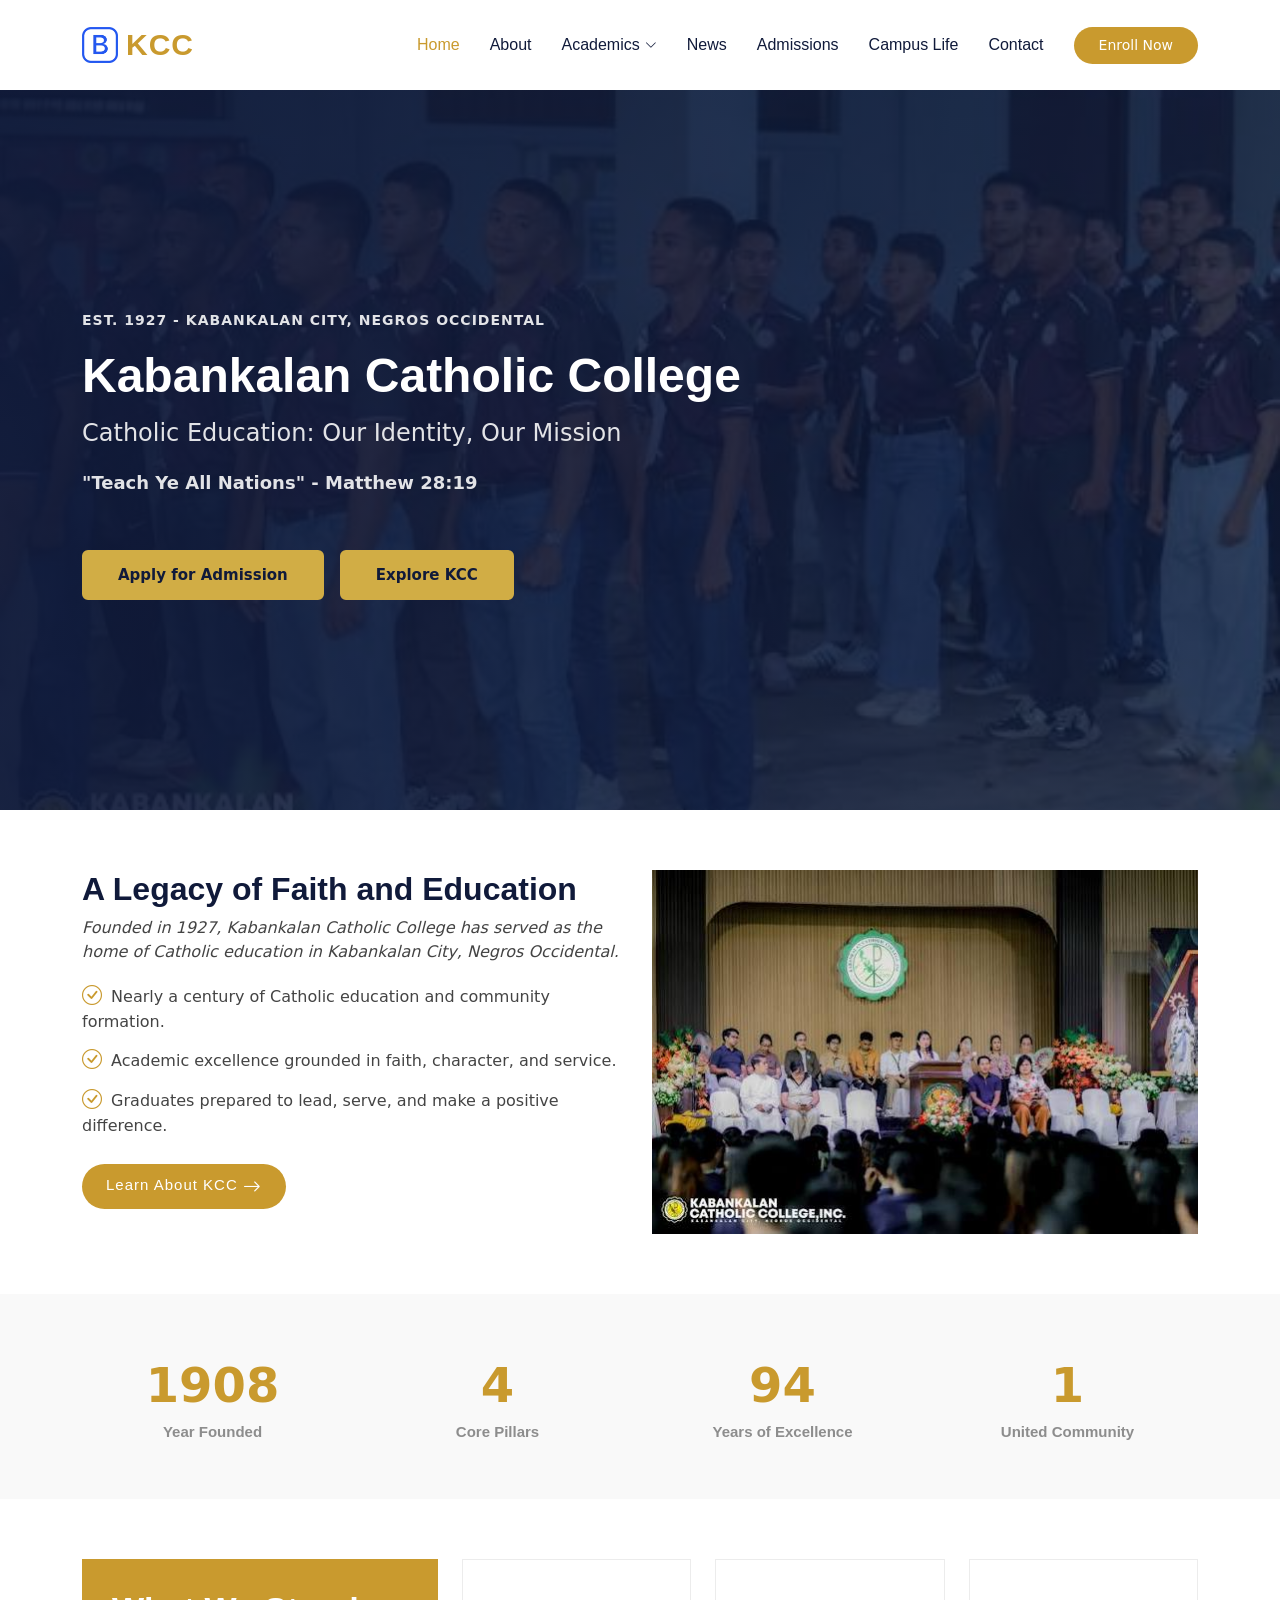
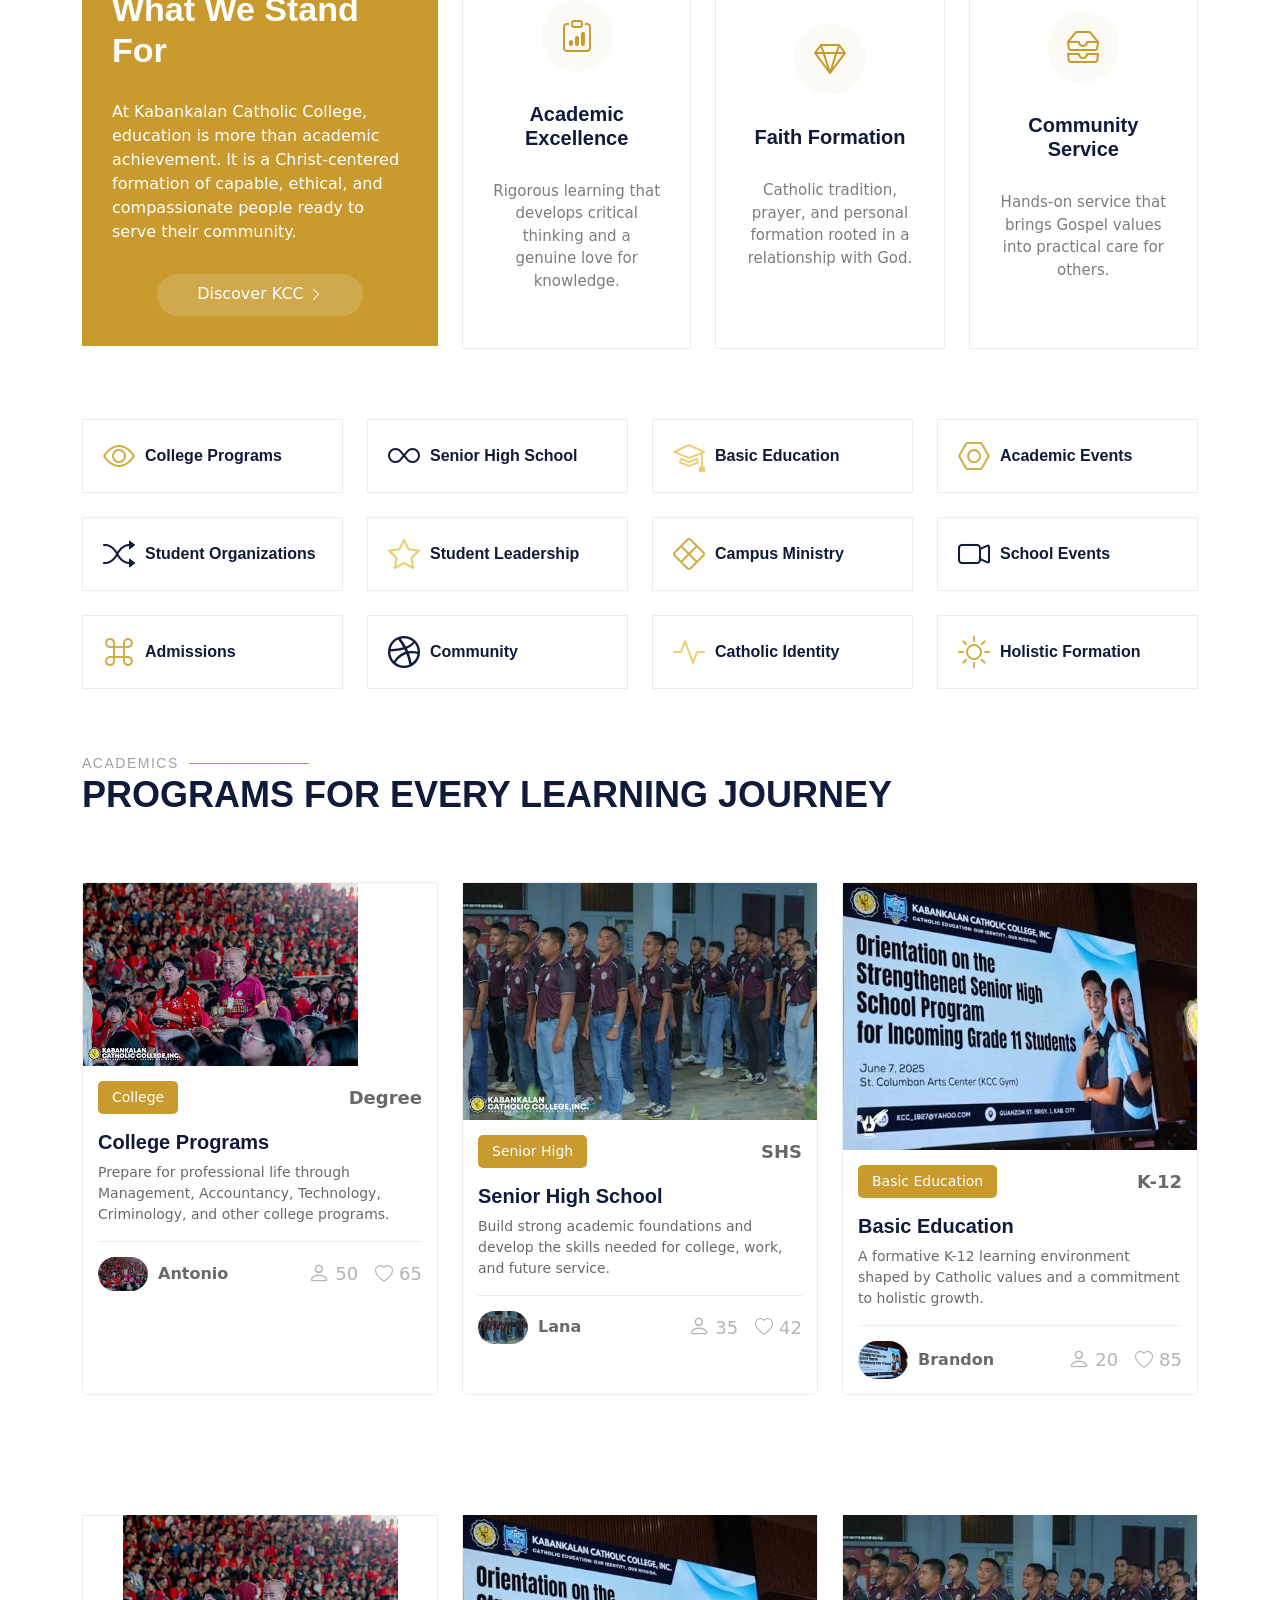
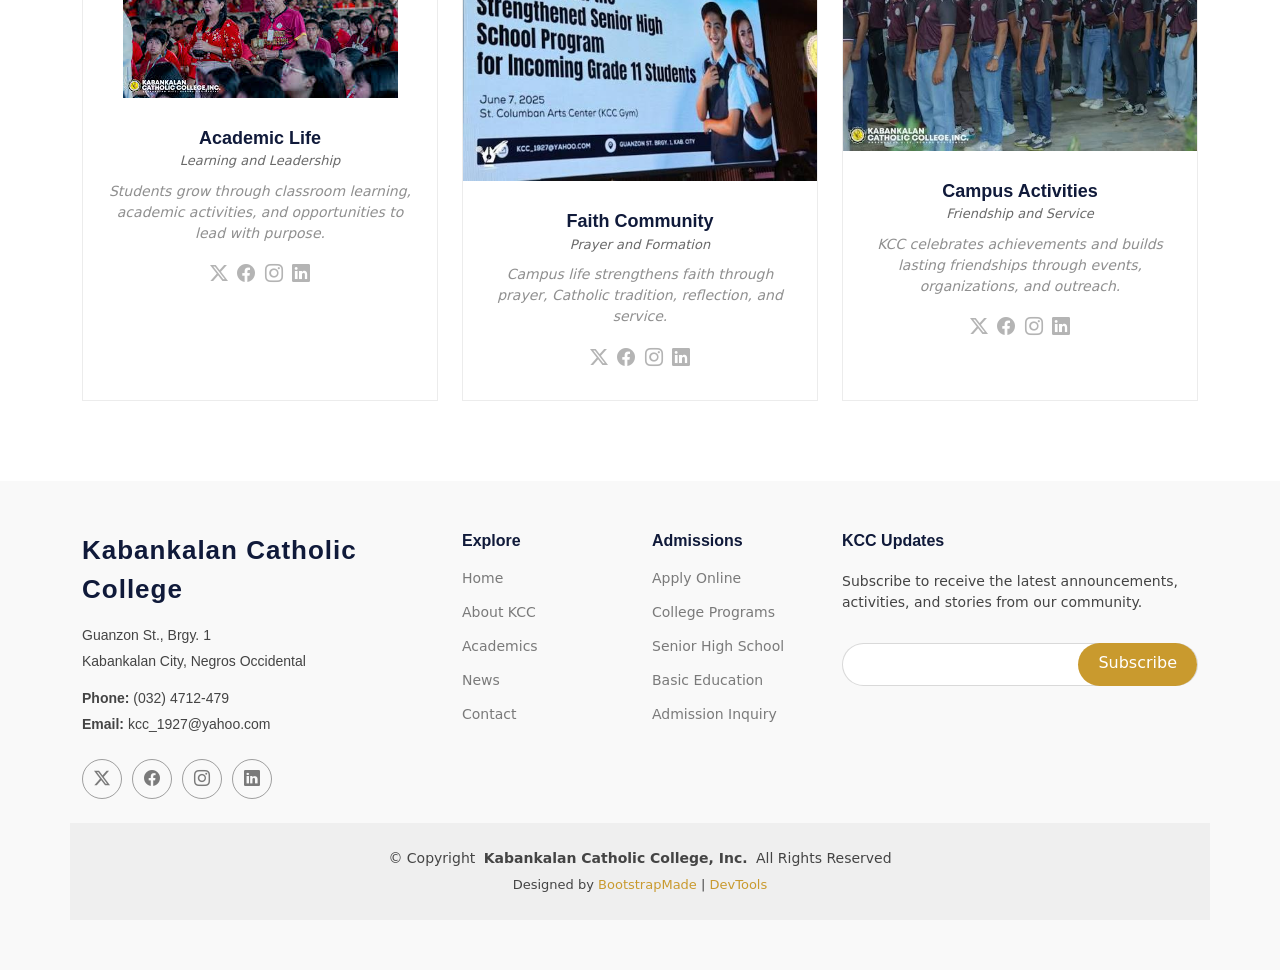
==== commit 46b24bb6: "changing old pic to new pic" ====
--- a/index.html
+++ b/index.html
@@ -75,7 +75,7 @@
     <!-- Hero Section -->
     <section id="hero" class="hero section dark-background">
 
-      <img src="assets/img/hero-bg.jpg" alt="" data-aos="fade-in">
+      <img src="assets/img/aset/images (84).jpeg" alt="Kabankalan Catholic College campus" data-aos="fade-in">
 
       <div class="container">
         <p class="hero-eyebrow" data-aos="fade-up" data-aos-delay="50">Est. 1927 - Kabankalan City, Negros Occidental</p>
@@ -98,7 +98,7 @@
         <div class="row gy-4">
 
           <div class="col-lg-6 order-1 order-lg-2" data-aos="fade-up" data-aos-delay="100">
-            <img src="assets/img/about.jpg" class="img-fluid" alt="">
+            <img src="assets/img/aset/images (65).jpeg" class="img-fluid" alt="KCC campus and community">
           </div>
 
           <div class="col-lg-6 order-2 order-lg-1 content" data-aos="fade-up" data-aos-delay="200">
@@ -328,7 +328,7 @@
 
           <div class="col-lg-4 col-md-6 d-flex align-items-stretch" data-aos="zoom-in" data-aos-delay="100">
             <div class="course-item">
-              <img src="assets/img/course/course-1.webp" class="img-fluid" alt="...">
+              <img src="assets/img/aset/images (64).jpeg" class="img-fluid" alt="KCC academic program">
               <div class="course-content">
                 <div class="d-flex justify-content-between align-items-center mb-3">
                   <p class="category">College</p>
@@ -339,7 +339,7 @@
                 <p class="description">Prepare for professional life through Management, Accountancy, Technology, Criminology, and other college programs.</p>
                 <div class="trainer d-flex justify-content-between align-items-center">
                   <div class="trainer-profile d-flex align-items-center">
-                    <img src="assets/img/person/person-m-7.webp" class="img-fluid" alt="">
+                    <img src="assets/img/aset/images (64).jpeg" class="img-fluid" alt="KCC student activity">
                     <a href="" class="trainer-link">Antonio</a>
                   </div>
                   <div class="trainer-rank d-flex align-items-center">
@@ -354,7 +354,7 @@
 
           <div class="col-lg-4 col-md-6 d-flex align-items-stretch mt-4 mt-md-0" data-aos="zoom-in" data-aos-delay="200">
             <div class="course-item">
-              <img src="assets/img/course/course-2.webp" class="img-fluid" alt="...">
+              <img src="assets/img/aset/images (84).jpeg" class="img-fluid" alt="KCC Senior High School">
               <div class="course-content">
                 <div class="d-flex justify-content-between align-items-center mb-3">
                   <p class="category">Senior High</p>
@@ -365,7 +365,7 @@
                 <p class="description">Build strong academic foundations and develop the skills needed for college, work, and future service.</p>
                 <div class="trainer d-flex justify-content-between align-items-center">
                   <div class="trainer-profile d-flex align-items-center">
-                    <img src="assets/img/person/person-f-14.webp" class="img-fluid" alt="">
+                    <img src="assets/img/aset/images (84).jpeg" class="img-fluid" alt="KCC campus activity">
                     <a href="" class="trainer-link">Lana</a>
                   </div>
                   <div class="trainer-rank d-flex align-items-center">
@@ -380,7 +380,7 @@
 
           <div class="col-lg-4 col-md-6 d-flex align-items-stretch mt-4 mt-lg-0" data-aos="zoom-in" data-aos-delay="300">
             <div class="course-item">
-              <img src="assets/img/course/course-3.webp" class="img-fluid" alt="...">
+              <img src="assets/img/aset/images (59).jpeg" class="img-fluid" alt="KCC Basic Education">
               <div class="course-content">
                 <div class="d-flex justify-content-between align-items-center mb-3">
                   <p class="category">Basic Education</p>
@@ -391,7 +391,7 @@
                 <p class="description">A formative K-12 learning environment shaped by Catholic values and a commitment to holistic growth.</p>
                 <div class="trainer d-flex justify-content-between align-items-center">
                   <div class="trainer-profile d-flex align-items-center">
-                    <img src="assets/img/person/person-m-12.webp" class="img-fluid" alt="">
+                    <img src="assets/img/aset/images (59).jpeg" class="img-fluid" alt="KCC student community">
                     <a href="" class="trainer-link">Brandon</a>
                   </div>
                   <div class="trainer-rank d-flex align-items-center">
@@ -419,7 +419,7 @@
 
           <div class="col-lg-4 col-md-6 d-flex" data-aos="fade-up" data-aos-delay="100">
             <div class="member">
-              <img src="assets/img/trainers/trainer-1.jpg" class="img-fluid" alt="">
+              <img src="assets/img/aset/images (64).jpeg" class="img-fluid" alt="">
               <div class="member-content">
                 <h4>Academic Life</h4>
                 <span>Learning and Leadership</span>
@@ -438,7 +438,7 @@
 
           <div class="col-lg-4 col-md-6 d-flex" data-aos="fade-up" data-aos-delay="200">
             <div class="member">
-              <img src="assets/img/trainers/trainer-2.jpg" class="img-fluid" alt="">
+              <img src="assets/img/aset/images (59).jpeg" class="img-fluid" alt="">
               <div class="member-content">
                 <h4>Faith Community</h4>
                 <span>Prayer and Formation</span>
@@ -457,7 +457,7 @@
 
           <div class="col-lg-4 col-md-6 d-flex" data-aos="fade-up" data-aos-delay="300">
             <div class="member">
-              <img src="assets/img/trainers/trainer-3.jpg" class="img-fluid" alt="">
+              <img src="assets/img/aset/images (84).jpeg" class="img-fluid" alt="">
               <div class="member-content">
                 <h4>Campus Activities</h4>
                 <span>Friendship and Service</span>
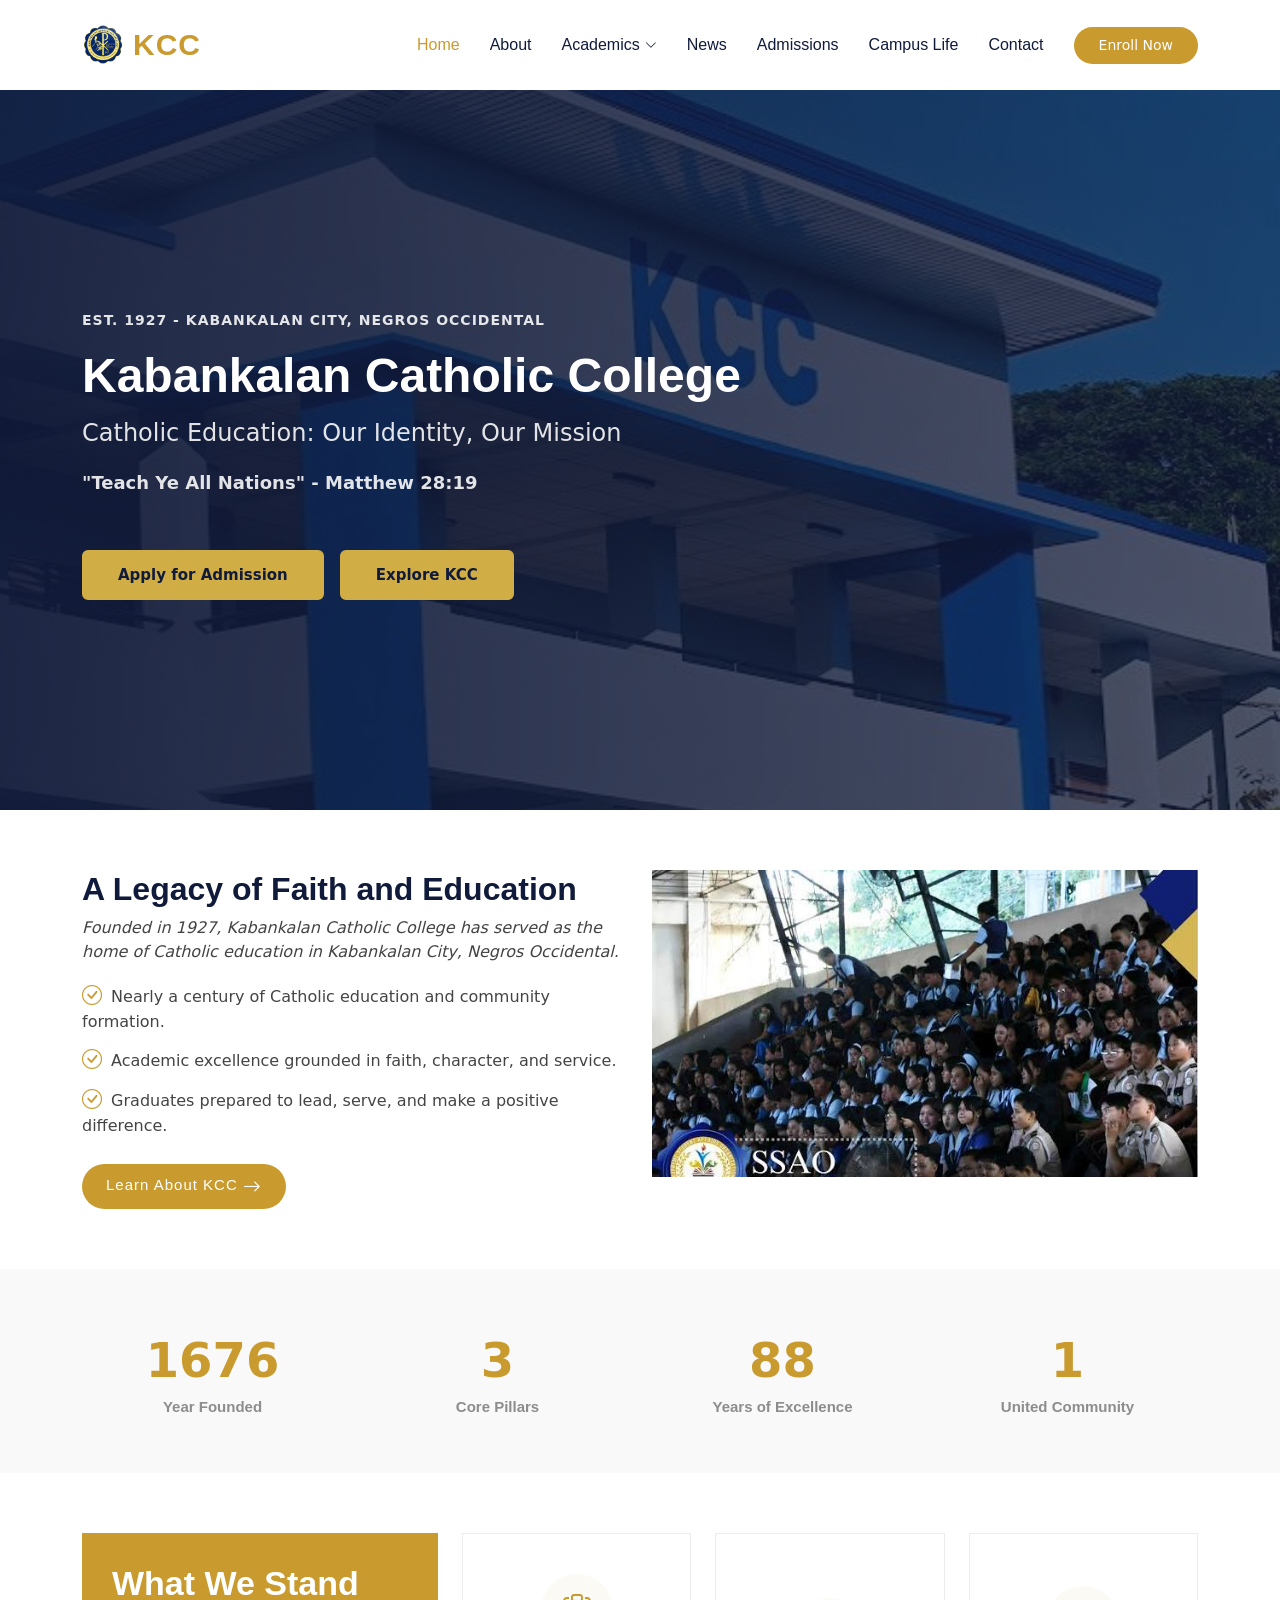
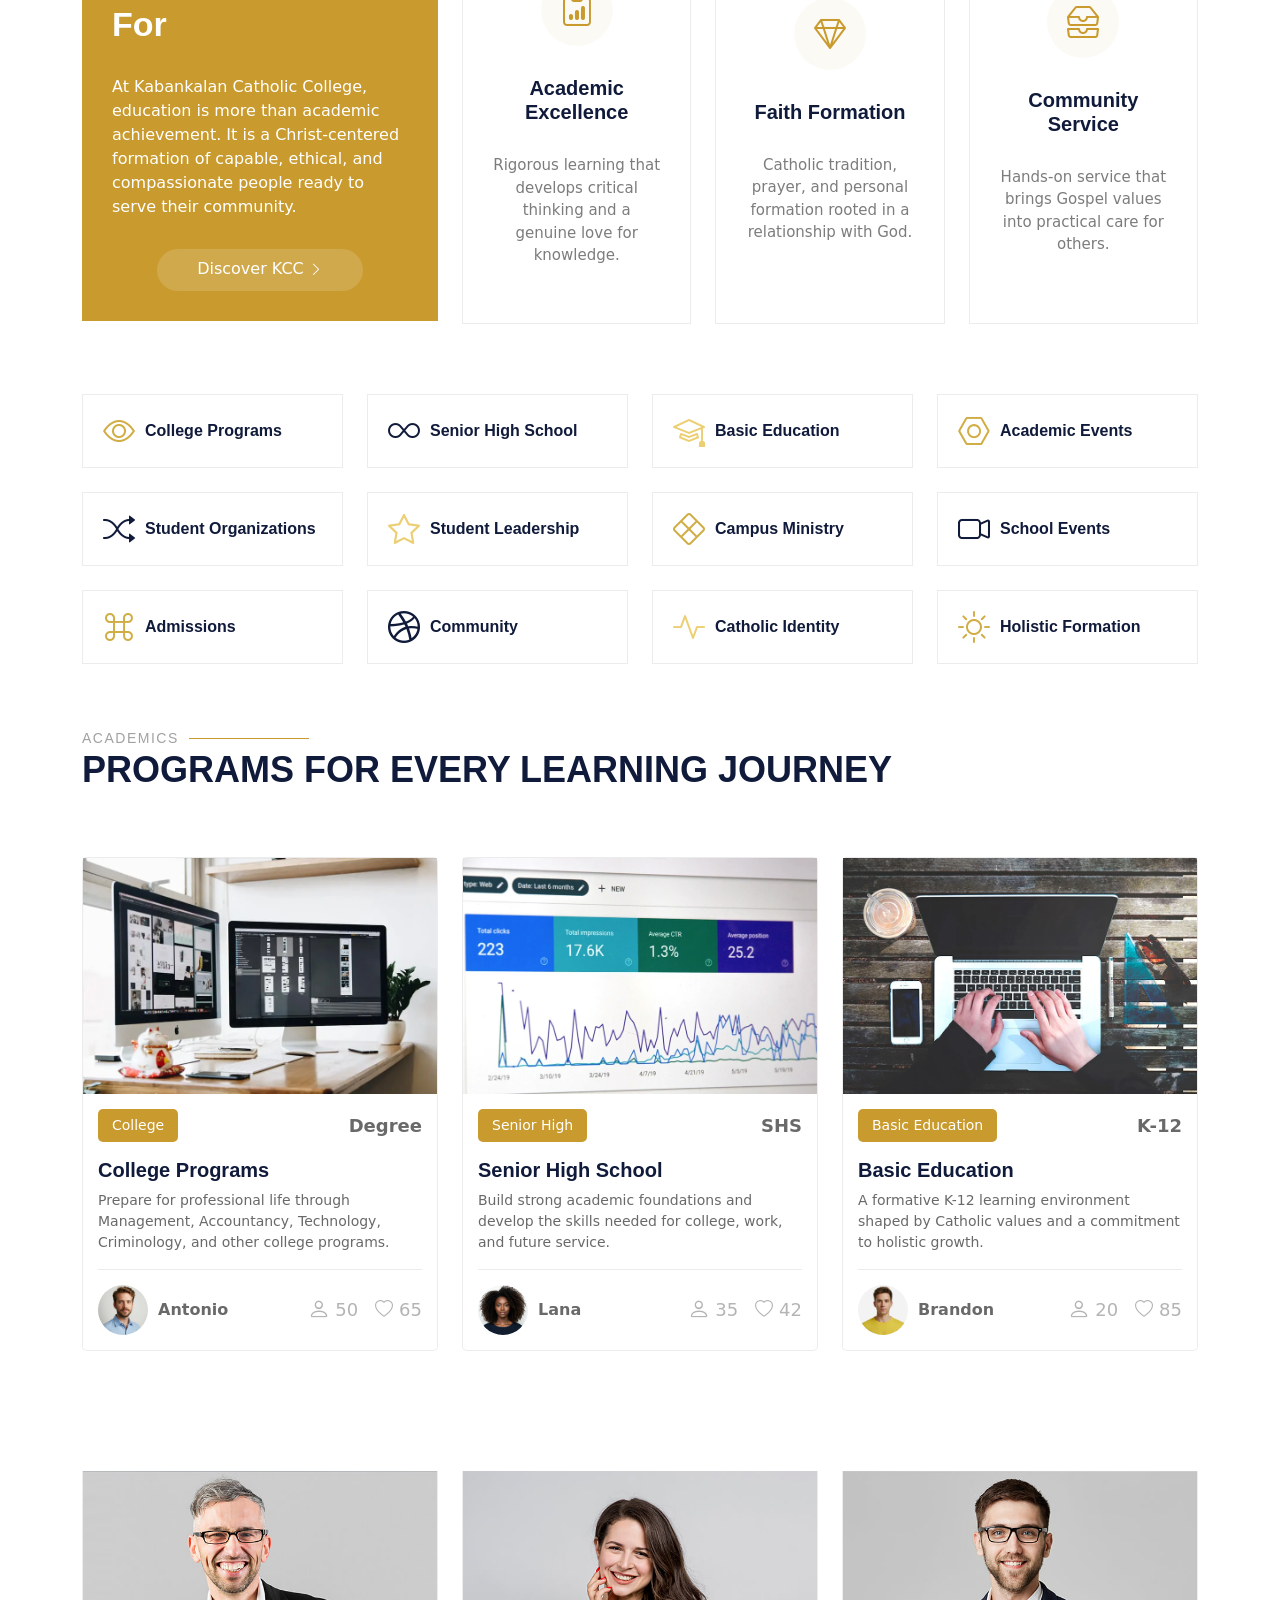
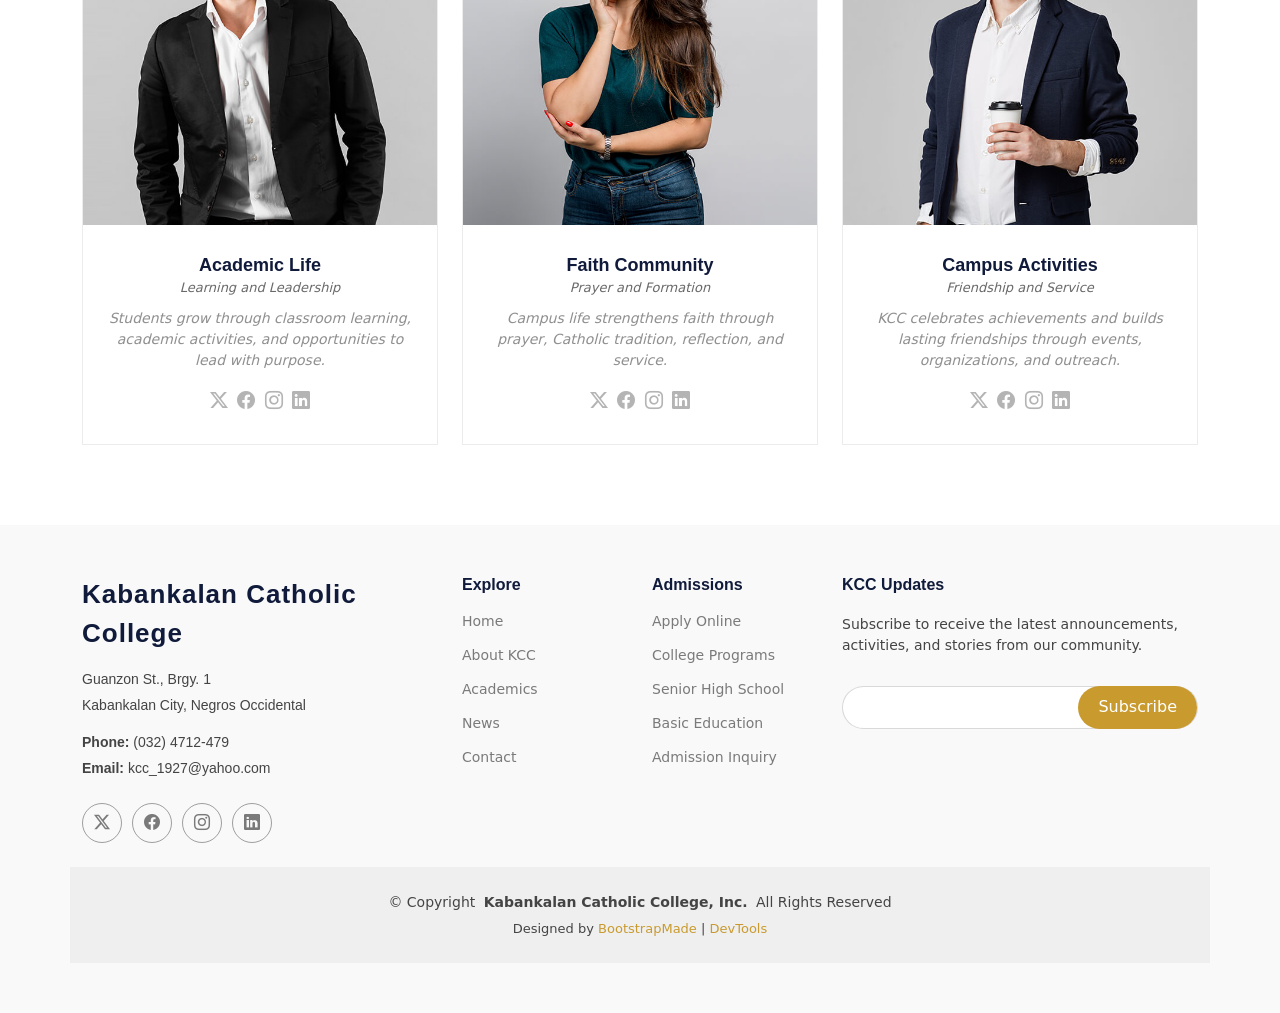
==== commit a781ae56: "changing old pic some page" ====
--- a/index.html
+++ b/index.html
@@ -42,7 +42,7 @@
     <div class="container-fluid container-xl position-relative d-flex align-items-center">
 
       <a href="index.html" class="logo d-flex align-items-center me-auto">
-        <img src="assets/img/logo.webp" alt="Kabankalan Catholic College logo">
+        <img src="assets/img/kcc-seal.png" alt="Kabankalan Catholic College seal">
         <h1 class="sitename">KCC</h1>
       </a>
 
@@ -75,7 +75,7 @@
     <!-- Hero Section -->
     <section id="hero" class="hero section dark-background">
 
-      <img src="assets/img/aset/images (84).jpeg" alt="Kabankalan Catholic College campus" data-aos="fade-in">
+      <img src="assets/img/background.jpeg" alt="" data-aos="fade-in">
 
       <div class="container">
         <p class="hero-eyebrow" data-aos="fade-up" data-aos-delay="50">Est. 1927 - Kabankalan City, Negros Occidental</p>
@@ -98,7 +98,7 @@
         <div class="row gy-4">
 
           <div class="col-lg-6 order-1 order-lg-2" data-aos="fade-up" data-aos-delay="100">
-            <img src="assets/img/aset/images (65).jpeg" class="img-fluid" alt="KCC campus and community">
+            <img src="assets/img/about.png" class="img-fluid" alt="">
           </div>
 
           <div class="col-lg-6 order-2 order-lg-1 content" data-aos="fade-up" data-aos-delay="200">
@@ -328,7 +328,7 @@
 
           <div class="col-lg-4 col-md-6 d-flex align-items-stretch" data-aos="zoom-in" data-aos-delay="100">
             <div class="course-item">
-              <img src="assets/img/aset/images (64).jpeg" class="img-fluid" alt="KCC academic program">
+              <img src="assets/img/course/course-1.webp" class="img-fluid" alt="...">
               <div class="course-content">
                 <div class="d-flex justify-content-between align-items-center mb-3">
                   <p class="category">College</p>
@@ -339,7 +339,7 @@
                 <p class="description">Prepare for professional life through Management, Accountancy, Technology, Criminology, and other college programs.</p>
                 <div class="trainer d-flex justify-content-between align-items-center">
                   <div class="trainer-profile d-flex align-items-center">
-                    <img src="assets/img/aset/images (64).jpeg" class="img-fluid" alt="KCC student activity">
+                    <img src="assets/img/person/person-m-7.webp" class="img-fluid" alt="">
                     <a href="" class="trainer-link">Antonio</a>
                   </div>
                   <div class="trainer-rank d-flex align-items-center">
@@ -354,7 +354,7 @@
 
           <div class="col-lg-4 col-md-6 d-flex align-items-stretch mt-4 mt-md-0" data-aos="zoom-in" data-aos-delay="200">
             <div class="course-item">
-              <img src="assets/img/aset/images (84).jpeg" class="img-fluid" alt="KCC Senior High School">
+              <img src="assets/img/course/course-2.webp" class="img-fluid" alt="...">
               <div class="course-content">
                 <div class="d-flex justify-content-between align-items-center mb-3">
                   <p class="category">Senior High</p>
@@ -365,7 +365,7 @@
                 <p class="description">Build strong academic foundations and develop the skills needed for college, work, and future service.</p>
                 <div class="trainer d-flex justify-content-between align-items-center">
                   <div class="trainer-profile d-flex align-items-center">
-                    <img src="assets/img/aset/images (84).jpeg" class="img-fluid" alt="KCC campus activity">
+                    <img src="assets/img/person/person-f-14.webp" class="img-fluid" alt="">
                     <a href="" class="trainer-link">Lana</a>
                   </div>
                   <div class="trainer-rank d-flex align-items-center">
@@ -380,7 +380,7 @@
 
           <div class="col-lg-4 col-md-6 d-flex align-items-stretch mt-4 mt-lg-0" data-aos="zoom-in" data-aos-delay="300">
             <div class="course-item">
-              <img src="assets/img/aset/images (59).jpeg" class="img-fluid" alt="KCC Basic Education">
+              <img src="assets/img/course/course-3.webp" class="img-fluid" alt="...">
               <div class="course-content">
                 <div class="d-flex justify-content-between align-items-center mb-3">
                   <p class="category">Basic Education</p>
@@ -391,7 +391,7 @@
                 <p class="description">A formative K-12 learning environment shaped by Catholic values and a commitment to holistic growth.</p>
                 <div class="trainer d-flex justify-content-between align-items-center">
                   <div class="trainer-profile d-flex align-items-center">
-                    <img src="assets/img/aset/images (59).jpeg" class="img-fluid" alt="KCC student community">
+                    <img src="assets/img/person/person-m-12.webp" class="img-fluid" alt="">
                     <a href="" class="trainer-link">Brandon</a>
                   </div>
                   <div class="trainer-rank d-flex align-items-center">
@@ -419,7 +419,7 @@
 
           <div class="col-lg-4 col-md-6 d-flex" data-aos="fade-up" data-aos-delay="100">
             <div class="member">
-              <img src="assets/img/aset/images (64).jpeg" class="img-fluid" alt="">
+              <img src="assets/img/trainers/trainer-1.jpg" class="img-fluid" alt="">
               <div class="member-content">
                 <h4>Academic Life</h4>
                 <span>Learning and Leadership</span>
@@ -438,7 +438,7 @@
 
           <div class="col-lg-4 col-md-6 d-flex" data-aos="fade-up" data-aos-delay="200">
             <div class="member">
-              <img src="assets/img/aset/images (59).jpeg" class="img-fluid" alt="">
+              <img src="assets/img/trainers/trainer-2.jpg" class="img-fluid" alt="">
               <div class="member-content">
                 <h4>Faith Community</h4>
                 <span>Prayer and Formation</span>
@@ -457,7 +457,7 @@
 
           <div class="col-lg-4 col-md-6 d-flex" data-aos="fade-up" data-aos-delay="300">
             <div class="member">
-              <img src="assets/img/aset/images (84).jpeg" class="img-fluid" alt="">
+              <img src="assets/img/trainers/trainer-3.jpg" class="img-fluid" alt="">
               <div class="member-content">
                 <h4>Campus Activities</h4>
                 <span>Friendship and Service</span>
--- a/assets/css/main.css
+++ b/assets/css/main.css
@@ -237,8 +237,10 @@
 }
 
 .header .logo img {
-  max-height: 36px;
-  margin-right: 8px;
+  max-height: 42px;
+  width: 42px;
+  object-fit: contain;
+  margin-right: 9px;
 }
 
 .header .logo h1 {
@@ -286,7 +288,8 @@
   }
 
   .header .logo img {
-    max-height: 32px;
+    max-height: 36px;
+    width: 36px;
   }
 
   .header .navmenu {
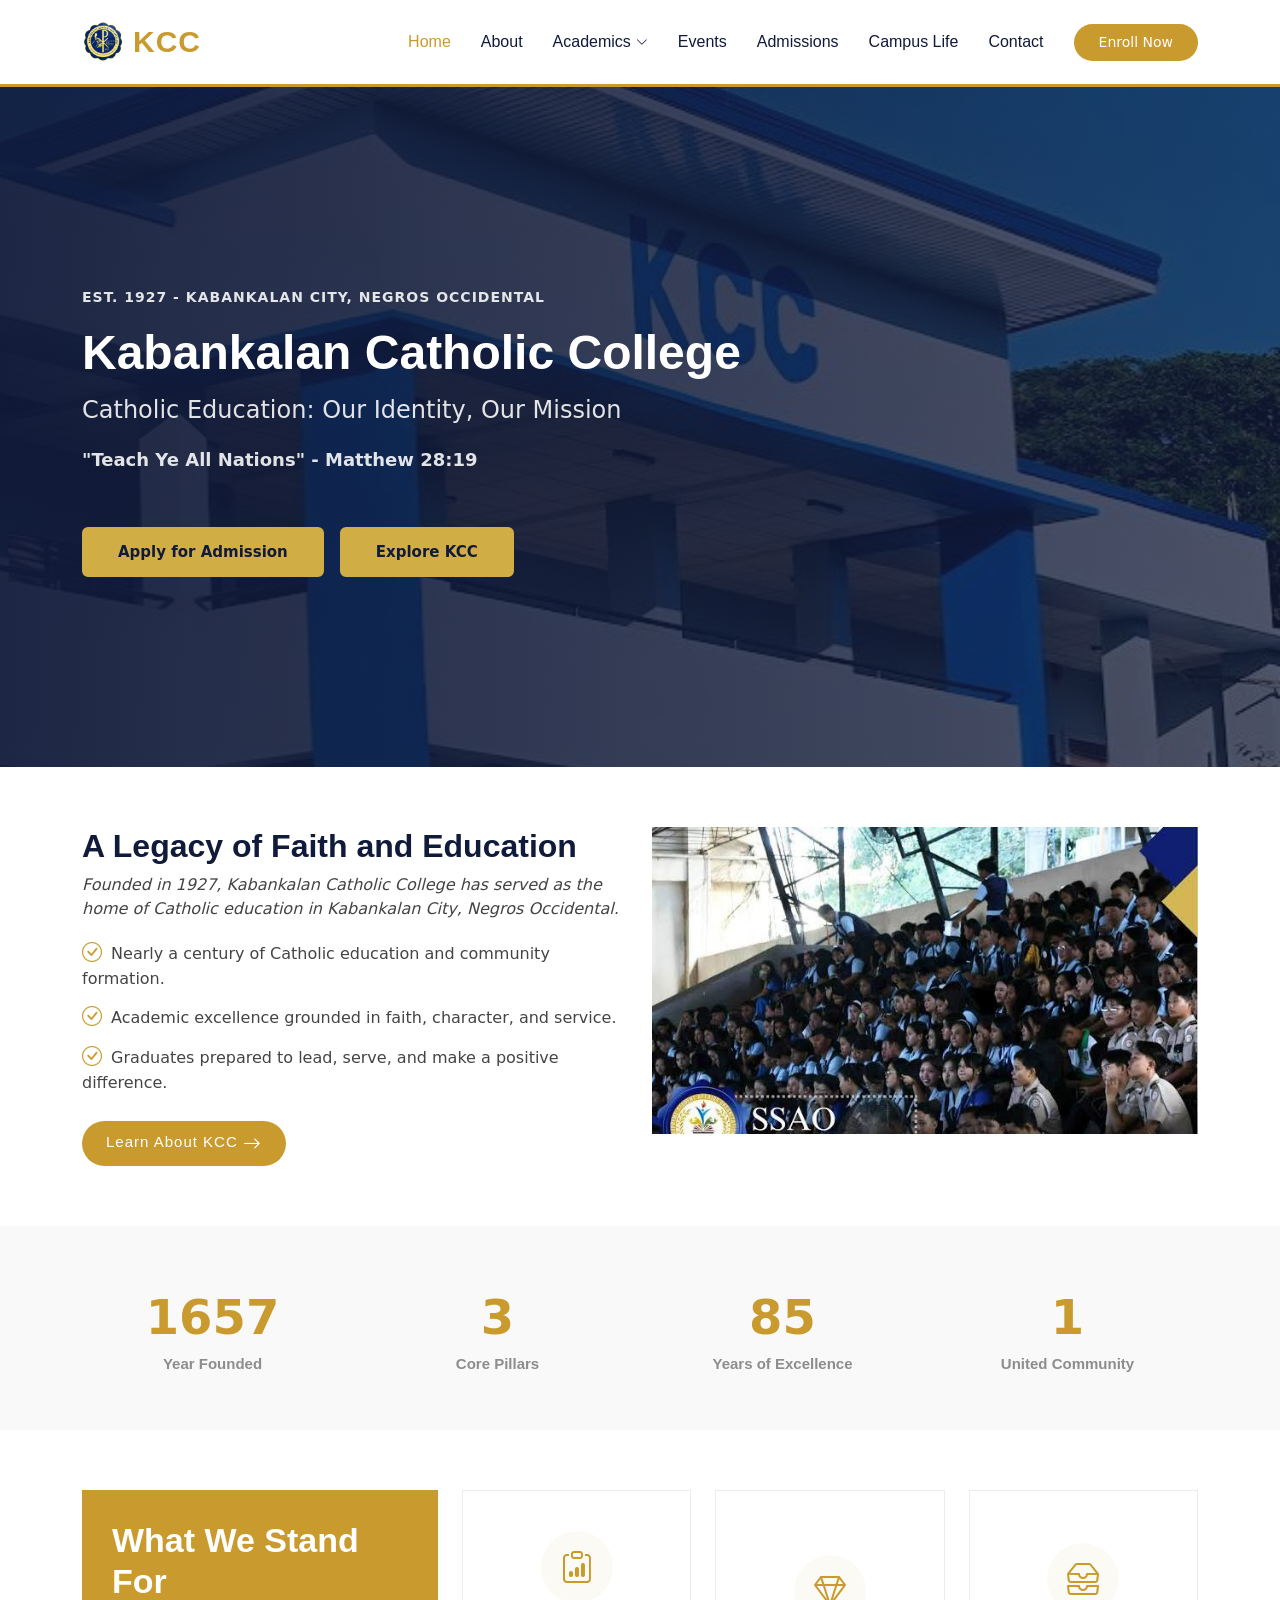
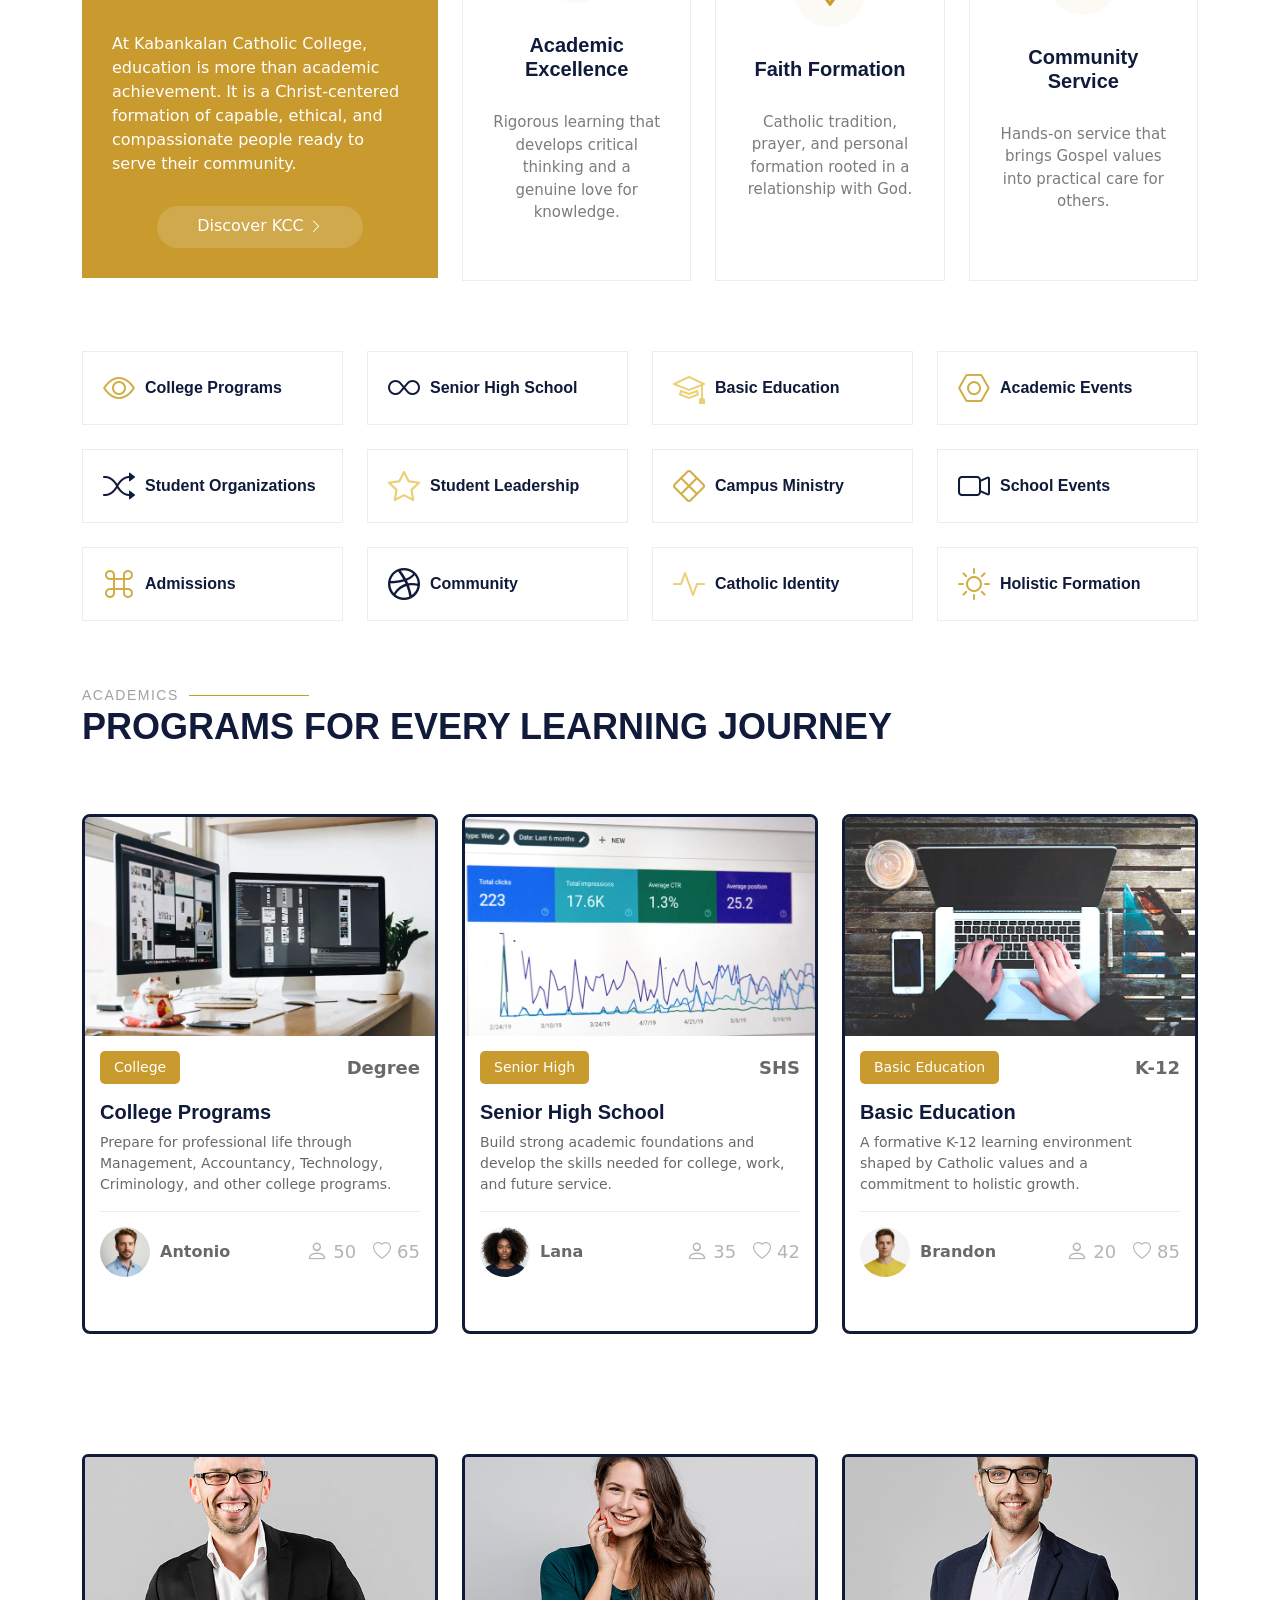
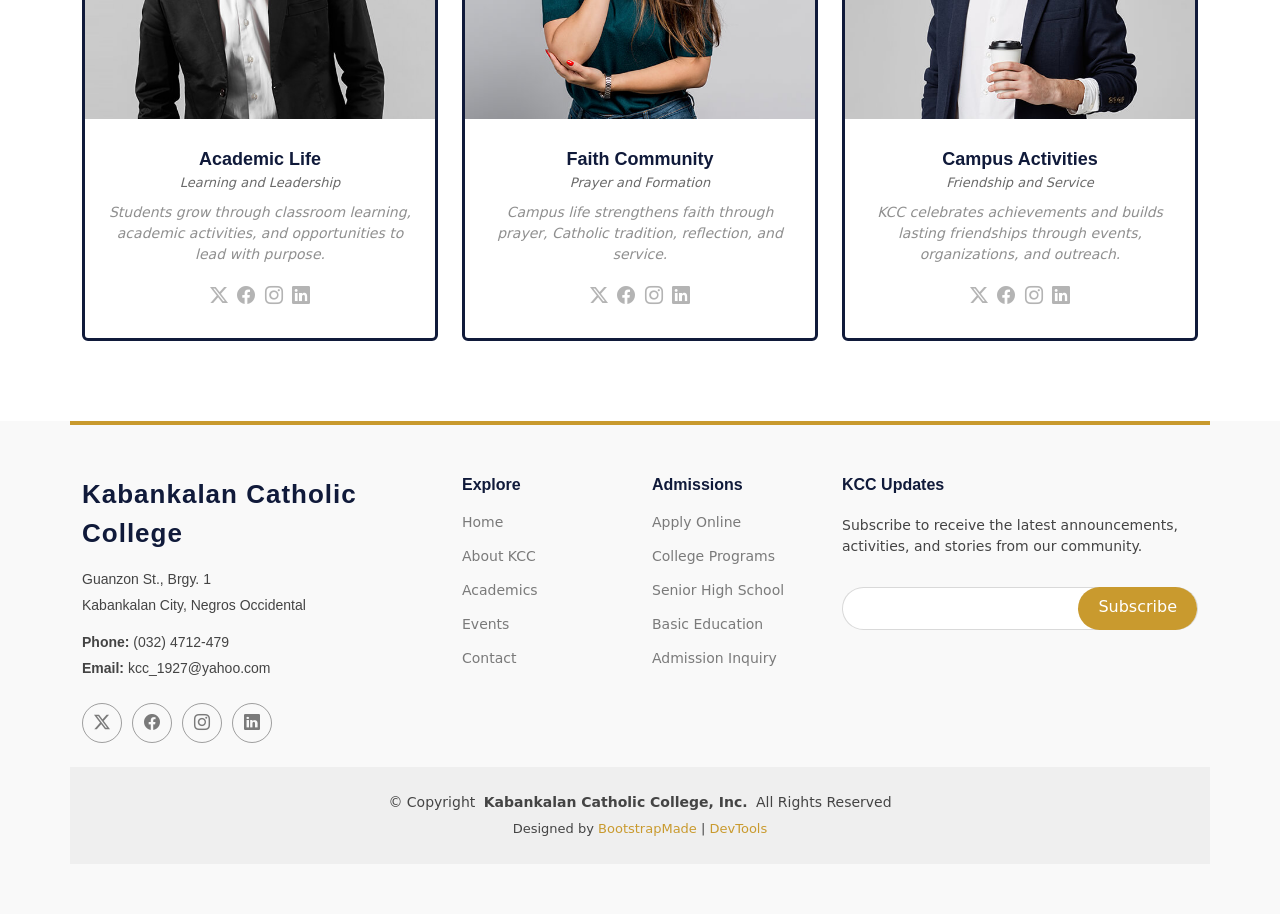
==== commit 1cc5e047: "final output" ====
--- a/index.html
+++ b/index.html
@@ -57,7 +57,7 @@
               <li><a href="courses.html">Basic Education</a></li>
             </ul>
           </li>
-          <li><a href="events.html">News</a></li>
+          <li><a href="events.html">Events</a></li>
           <li><a href="pricing.html">Admissions</a></li>
           <li><a href="trainers.html">Campus Life</a></li>
           <li><a href="contact.html">Contact</a></li>
@@ -510,7 +510,7 @@
             <li><a href="index.html">Home</a></li>
             <li><a href="about.html">About KCC</a></li>
             <li><a href="courses.html">Academics</a></li>
-            <li><a href="events.html">News</a></li>
+            <li><a href="events.html">Events</a></li>
             <li><a href="contact.html">Contact</a></li>
           </ul>
         </div>
--- a/assets/css/main.css
+++ b/assets/css/main.css
@@ -67,6 +67,15 @@
   color: var(--default-color);
   background-color: var(--background-color);
   font-family: var(--default-font);
+  overflow-x: hidden;
+}
+
+img {
+  max-width: 100%;
+}
+
+.section {
+  scroll-margin-top: 96px;
 }
 
 a {
@@ -227,7 +236,9 @@
 .header {
   color: var(--default-color);
   background-color: var(--background-color);
-  padding: 15px 0;
+  min-height: 74px;
+  padding: 12px 0;
+  border-bottom: 3px solid var(--accent-color);
   transition: all 0.5s;
   z-index: 997;
 }
@@ -550,6 +561,7 @@
 
 .footer .footer-top {
   padding-top: 50px;
+  border-top: 4px solid var(--accent-color);
 }
 
 .footer .footer-about .logo {
@@ -890,7 +902,7 @@
 --------------------------------------------------------------*/
 .hero {
   width: 100%;
-  min-height: 80vh;
+  min-height: 680px;
   position: relative;
   padding: 80px 0;
   display: flex;
@@ -974,6 +986,32 @@
 }
 
 @media (max-width: 768px) {
+  .courses .row {
+    display: block;
+  }
+
+  .courses .row > div {
+    width: 100% !important;
+    max-width: 100% !important;
+    display: block !important;
+  }
+
+  .hero {
+    min-height: 560px;
+  }
+
+  .courses .row > .col-lg-4,
+  .courses .row > .col-md-6,
+  .courses .row > [class*="col-"] {
+    flex: 0 0 100% !important;
+    max-width: 100% !important;
+    width: 100% !important;
+  }
+
+  .courses .course-item {
+    width: 100% !important;
+  }
+
   .hero h2 {
     font-size: 32px;
   }
@@ -1193,10 +1231,25 @@
 /*--------------------------------------------------------------
 # Courses Section
 --------------------------------------------------------------*/
+.courses [data-aos],
+.courses [data-aos].aos-animate {
+  transform: none !important;
+}
+
 .courses .course-item {
+  width: 100%;
+  min-height: 520px;
   background-color: var(--surface-color);
-  border: 1px solid color-mix(in srgb, var(--default-color), transparent 90%);
-  border-radius: 5px;
+  border: 3px solid var(--kcc-navy);
+  border-radius: 8px;
+  overflow: hidden;
+}
+
+.courses .course-item > img {
+  width: 100%;
+  aspect-ratio: 16 / 10;
+  height: auto;
+  object-fit: cover;
 }
 
 .courses .course-content {
@@ -1274,13 +1327,19 @@
 --------------------------------------------------------------*/
 .trainers-index .member {
   background-color: var(--surface-color);
-  border: 1px solid color-mix(in srgb, var(--default-color), transparent 90%);
+  border: 3px solid var(--kcc-navy);
+  border-radius: 6px;
+  overflow: hidden;
   text-align: center;
   margin-bottom: 20px;
 }
 
 .trainers-index .member img {
-  margin: -1px -1px 30px -1px;
+  width: 100%;
+  aspect-ratio: 4 / 3;
+  height: auto;
+  object-fit: cover;
+  margin: 0 0 30px 0;
 }
 
 .trainers-index .member .member-content {
@@ -1328,6 +1387,16 @@
 /*--------------------------------------------------------------
 # About Us Section
 --------------------------------------------------------------*/
+.about-us img {
+  width: 100%;
+  aspect-ratio: 4 / 3;
+  height: auto;
+  max-height: 520px;
+  object-fit: cover;
+  border: 3px solid var(--kcc-navy);
+  border-radius: 8px;
+}
+
 .about-us .content h3 {
   font-size: 2rem;
   font-weight: 700;
@@ -1376,8 +1445,11 @@
 
 .testimonials .testimonial-item .testimonial-img {
   width: 90px;
-  border-radius: 10px;
-  border: 6px solid var(--background-color);
+  height: 90px;
+  aspect-ratio: 1;
+  object-fit: cover;
+  border-radius: 50%;
+  border: 4px solid var(--accent-color);
   position: absolute;
   left: -45px;
 }
@@ -1468,6 +1540,8 @@
   .testimonials .testimonial-item .testimonial-img {
     position: static;
     left: auto;
+    display: block;
+    margin: 0 auto 15px;
   }
 }
 
@@ -1486,7 +1560,9 @@
 
 .course-details .course-header .course-image img {
   width: 100%;
-  height: 400px;
+  aspect-ratio: 16 / 9;
+  height: auto;
+  max-height: 430px;
   object-fit: cover;
 }
 
@@ -1499,6 +1575,18 @@
 }
 
 @media (max-width: 768px) {
+  .course-details .course-header .course-image img {
+    aspect-ratio: 4 / 3;
+  }
+
+  .course-details .course-header .course-image img {
+    aspect-ratio: 4 / 3;
+  }
+
+  .course-details .course-header .course-image img {
+    aspect-ratio: 4 / 3;
+  }
+
   .course-details .course-header .course-meta {
     flex-direction: column;
     align-items: flex-start;
@@ -1955,6 +2043,10 @@
 --------------------------------------------------------------*/
 .trainers .member {
   position: relative;
+  border: 3px solid var(--kcc-navy);
+  border-radius: 6px;
+  overflow: hidden;
+  background: var(--surface-color);
 }
 
 .trainers .member .member-img {
@@ -1966,11 +2058,27 @@
 
 @media (max-width: 1024px) {
   .trainers .member .member-img {
-    margin: 0 60px;
+    width: 220px;
+    height: 220px;
+    margin: 20px auto 0;
+  }
+
+  .courses .course-item,
+  .events .card,
+  .trainers .member {
+    min-height: auto;
+  }
+
+  .events .card-body {
+    min-height: 220px;
   }
 }
 
 .trainers .member .member-img img {
+  width: 100%;
+  height: 100%;
+  aspect-ratio: 1;
+  object-fit: cover;
   position: relative;
   z-index: 1;
 }
@@ -2033,33 +2141,41 @@
 # Events Section
 --------------------------------------------------------------*/
 .events .card {
+  width: 100%;
+  min-height: 620px;
   background-color: var(--background-color);
-  border: 0;
-  padding: 0 30px;
+  border: 3px solid var(--kcc-navy);
+  border-radius: 8px;
+  padding: 0;
   margin-bottom: 60px;
   position: relative;
+  overflow: hidden;
 }
 
 .events .card-img {
-  width: calc(100% + 60px);
-  margin-left: -30px;
+  width: 100%;
+  aspect-ratio: 16 / 10;
+  margin: 0;
   overflow: hidden;
   z-index: 9;
-  border-radius: 0;
+  border-bottom: 3px solid var(--accent-color);
 }
 
 .events .card-img img {
-  max-width: 100%;
+  width: 100%;
+  height: 100%;
+  object-fit: cover;
   transition: all 0.3s ease-in-out;
 }
 
 .events .card-body {
   z-index: 10;
+  min-height: 260px;
   background: var(--surface-color);
-  border-top: 4px solid var(--surface-color);
-  padding: 30px;
-  box-shadow: 0px 2px 15px rgba(0, 0, 0, 0.1);
-  margin-top: -60px;
+  border-top: 0;
+  padding: 28px 32px;
+  box-shadow: none;
+  margin-top: 0;
   transition: 0.3s;
 }
 
@@ -2096,9 +2212,10 @@
 .pricing .pricing-item {
   background-color: var(--surface-color);
   box-shadow: 0px 0px 4px rgba(0, 0, 0, 0.1);
+  border: 3px solid var(--kcc-navy);
   padding: 20px;
   text-align: center;
-  border-radius: 5px;
+  border-radius: 6px;
   position: relative;
   overflow: hidden;
 }
